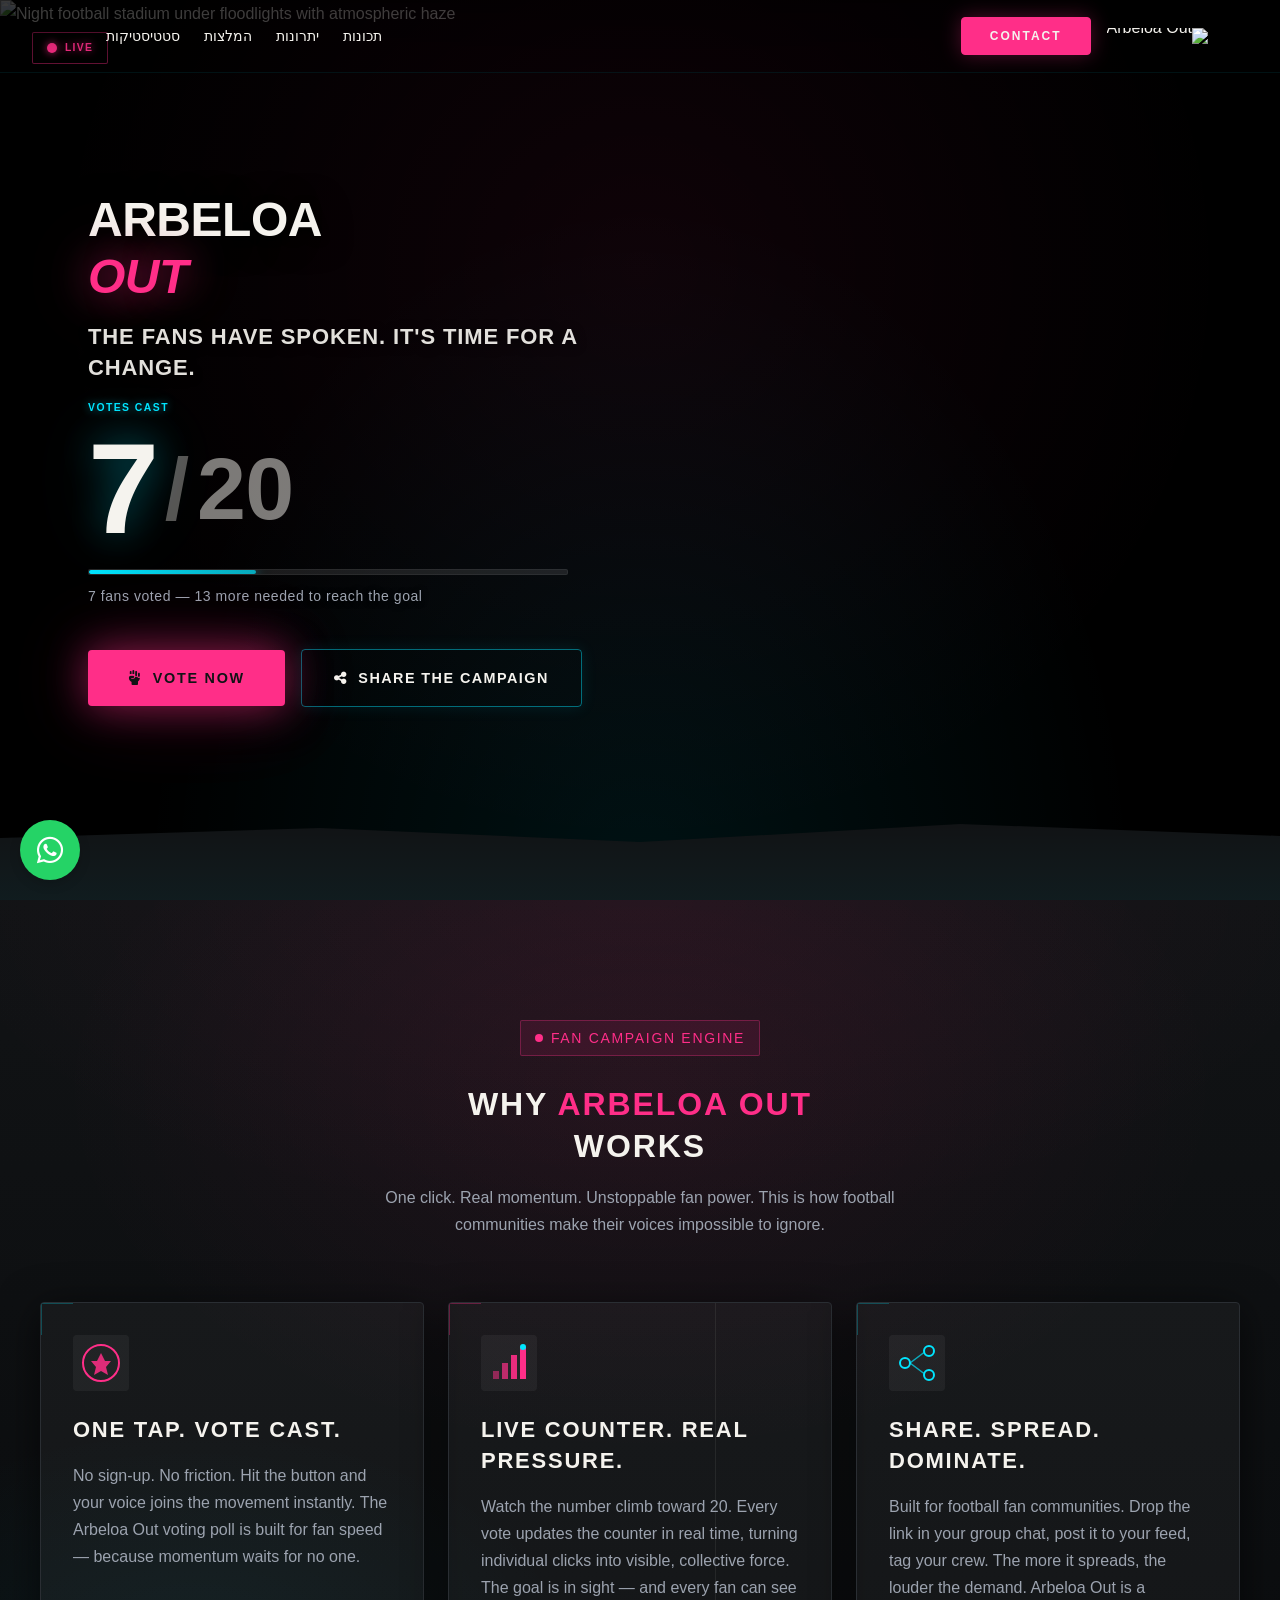
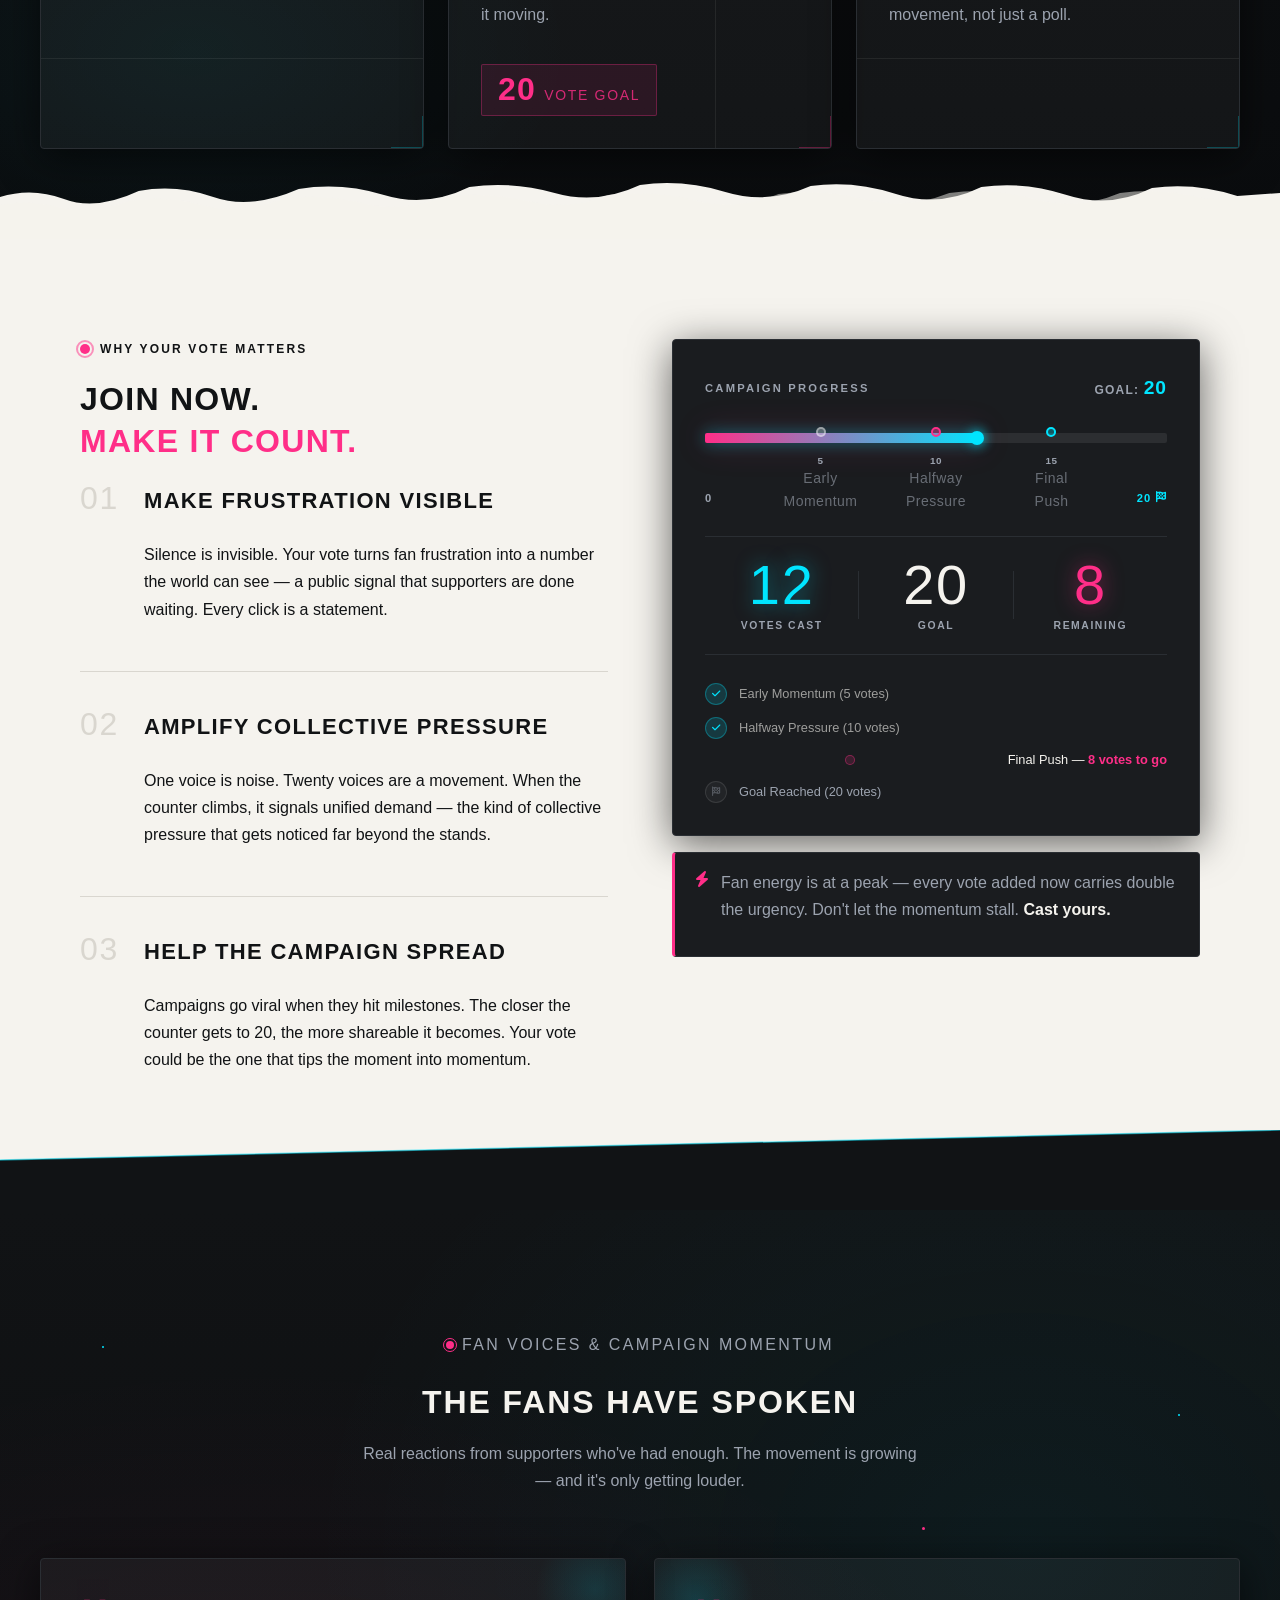
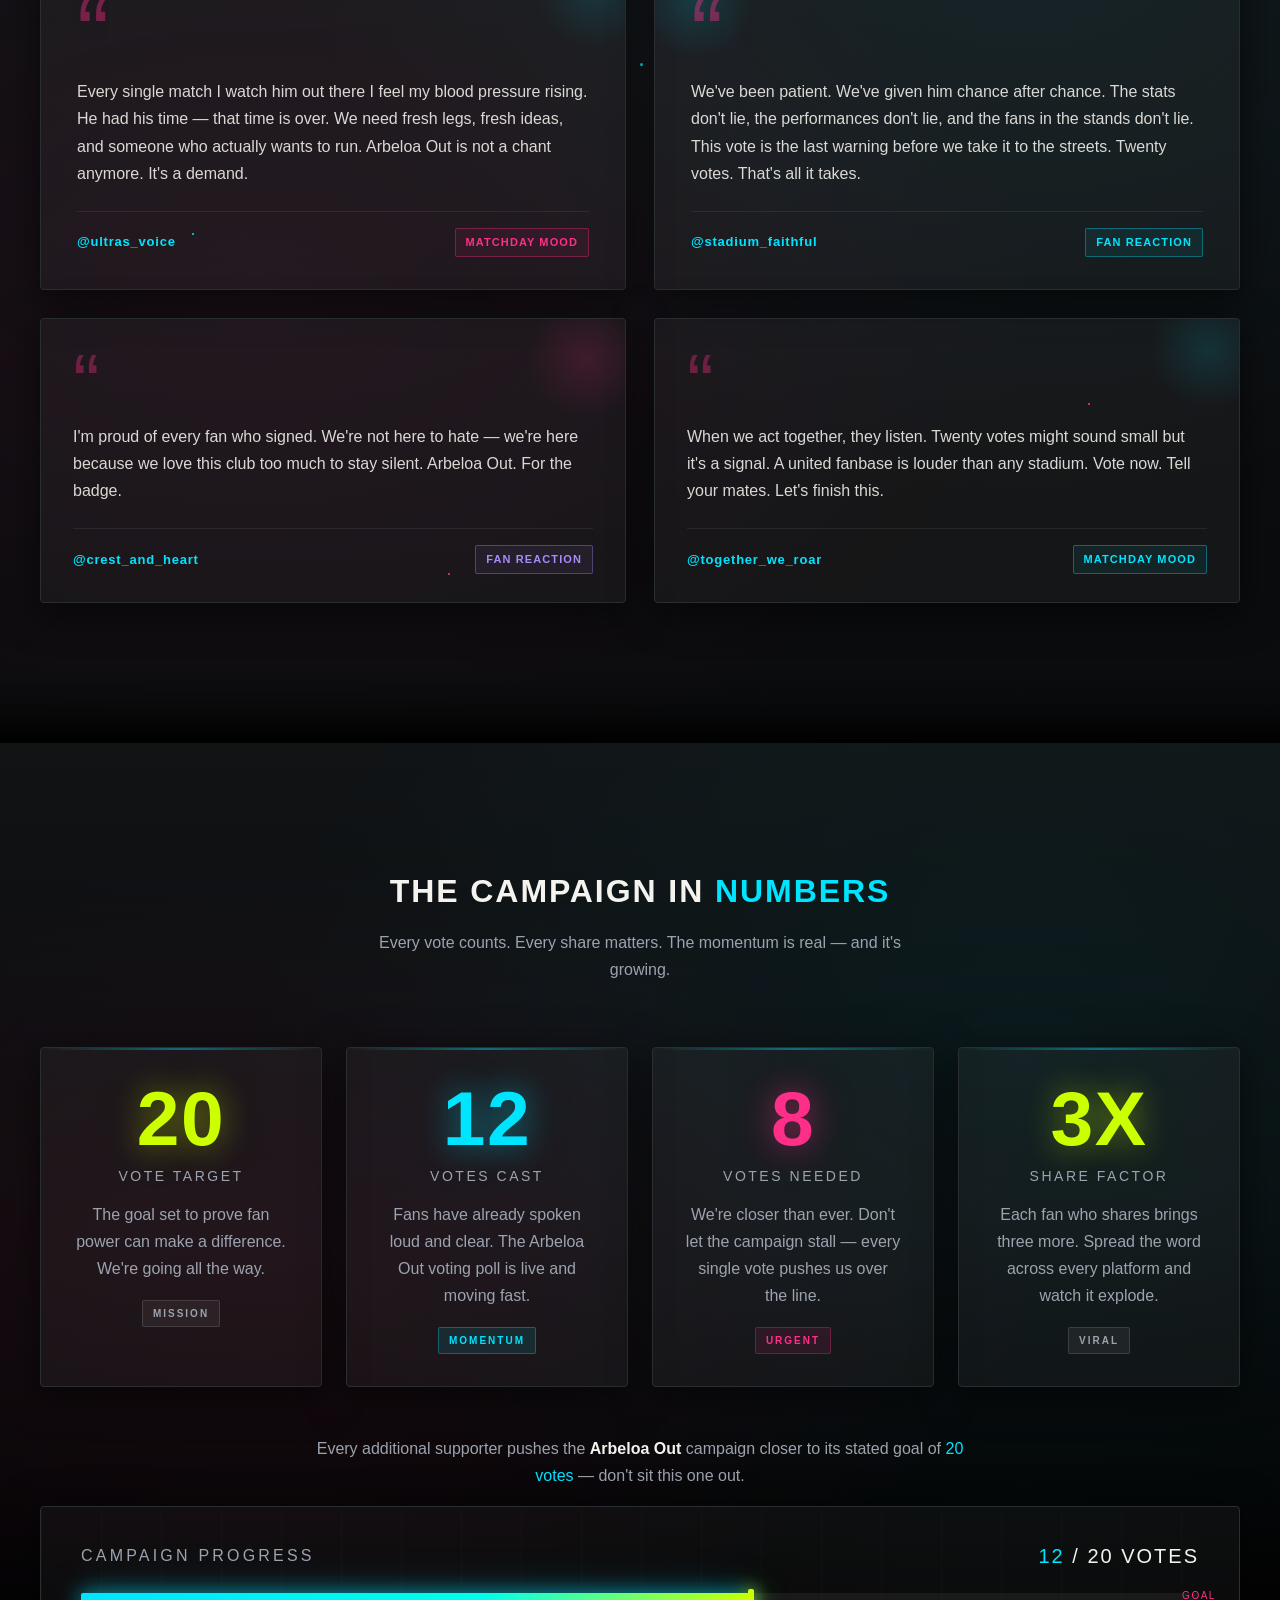
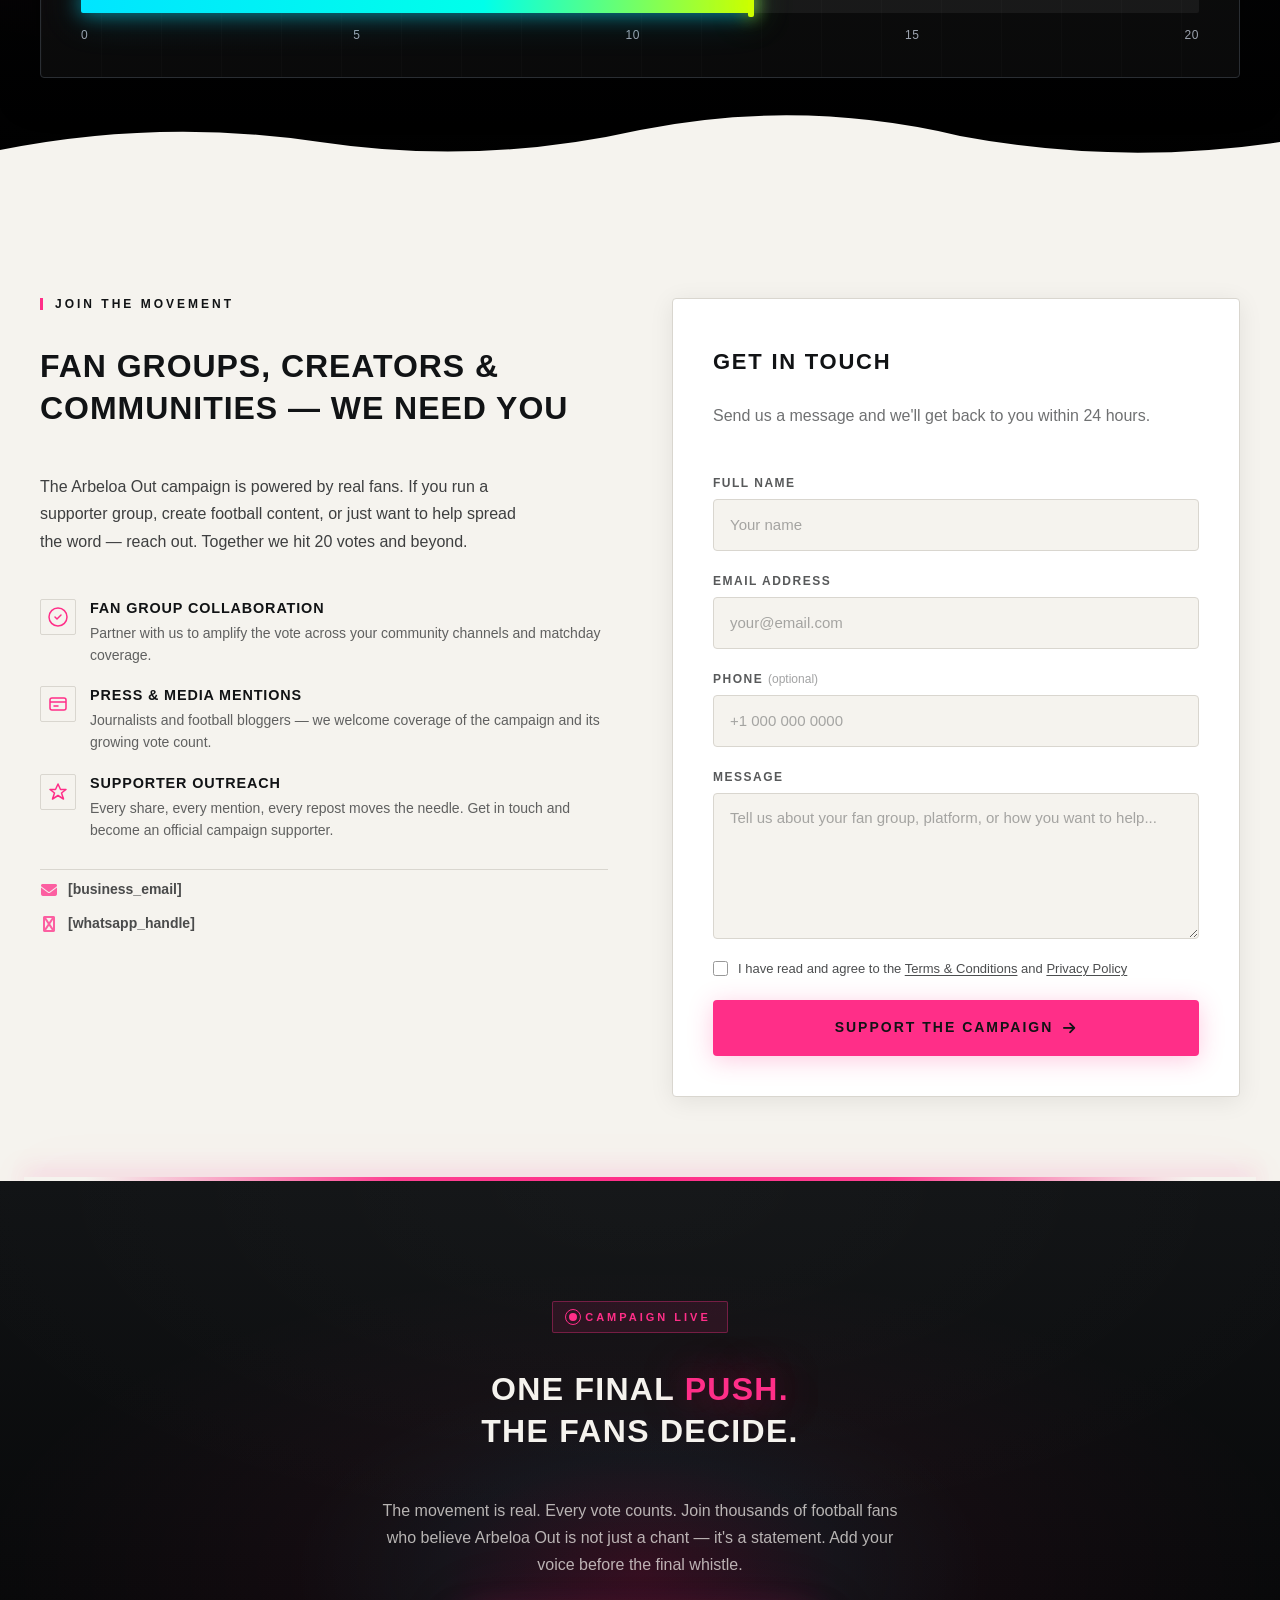
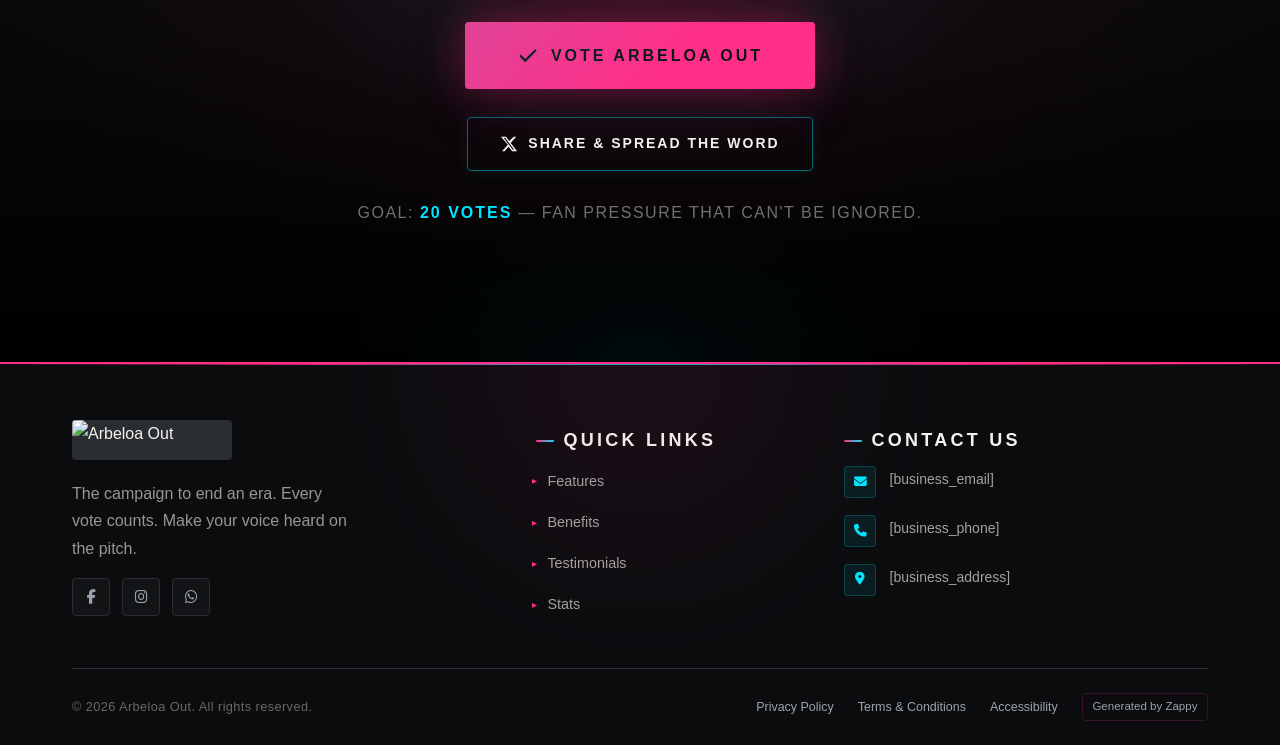
==== index.html @ 0f9fdadb "Initial website commit" ====
<!DOCTYPE html>
<html lang="en" dir="ltr">
<head>
    <meta charset="UTF-8">
    <meta name="viewport" content="width=device-width, initial-scale=1.0">
    <meta name="robots" content="index, follow">
    <title>ספורט / כדורגל — Arbeloa Out</title>
    <meta name="description" content="A sports voting campaign website called &#39;Arbeloa Out&#39; where fans can vote to remove Arbeloa. The site features a real-time vote counter with a goal of 20 votes.">
    <meta name="keywords" content="ספורט / כדורגל, Arbeloa Out, ספורט כדורגל, Arbeloa out voting poll">
    
    <!-- Favicons -->
    <link rel="icon" type="image/x-icon" href="/assets/favicon.ico">
    <link rel="icon" type="image/png" sizes="16x16" href="/assets/favicon-16x16.png">
    <link rel="icon" type="image/png" sizes="32x32" href="/assets/favicon-32x32.png">
    <link rel="icon" type="image/png" sizes="48x48" href="/assets/favicon-48x48.png">
    <link rel="icon" type="image/png" sizes="192x192" href="/assets/favicon-192x192.png">
    <link rel="icon" type="image/png" sizes="512x512" href="/assets/favicon-512x512.png">
    <link rel="apple-touch-icon" href="/assets/apple-touch-icon.png">
    <!-- Zappy Analytics -->
<script>
(function() {
  'use strict';
  
  // Configuration
  var config = {
    websiteId: '45b3f881-b775-4c6c-81a9-82512077c5bc',
    apiUrl: 'https://api.zappy5.com/api/analytics/track',
    sessionDuration: 30 * 60 * 1000, // 30 minutes
    visitorDuration: 30 * 24 * 60 * 60 * 1000, // 30 days
    trackPageViews: true,
    trackClicks: true,
    trackFormSubmissions: true
  };
  
  // Generate or retrieve persistent visitor ID (30 days)
  function getVisitorId() {
    var visitorKey = 'zappy_visitor_' + config.websiteId;
    var visitor = null;
    
    try {
      visitor = localStorage.getItem(visitorKey);
      if (visitor) {
        var visitorData = JSON.parse(visitor);
        var now = Date.now();
        
        // Check if visitor ID is still valid (30 days)
        if (now - visitorData.created < config.visitorDuration) {
          // Update last seen timestamp
          visitorData.lastSeen = now;
          localStorage.setItem(visitorKey, JSON.stringify(visitorData));
          return visitorData.id;
        }
      }
    } catch (e) {
      console.warn('Zappy Analytics: LocalStorage not available');
    }
    
    // Generate new visitor ID
    var newVisitorId = 'zv_' + Date.now() + '_' + Math.random().toString(36).substr(2, 9);
    
    try {
      localStorage.setItem(visitorKey, JSON.stringify({
        id: newVisitorId,
        created: Date.now(),
        lastSeen: Date.now()
      }));
    } catch (e) {
      // Continue without local storage
    }
    
    return newVisitorId;
  }
  
  // Generate or retrieve session ID (30 minutes)
  function getSessionId() {
    var sessionKey = 'zappy_session_' + config.websiteId;
    var session = null;
    
    try {
      session = sessionStorage.getItem(sessionKey);
      if (session) {
        var sessionData = JSON.parse(session);
        var now = Date.now();
        
        // Check if session is still valid
        if (now - sessionData.timestamp < config.sessionDuration) {
          // Update timestamp
          sessionData.timestamp = now;
          sessionStorage.setItem(sessionKey, JSON.stringify(sessionData));
          return sessionData.id;
        }
      }
    } catch (e) {
      console.warn('Zappy Analytics: SessionStorage not available');
    }
    
    // Generate new session ID
    var newSessionId = 'zs_' + Date.now() + '_' + Math.random().toString(36).substr(2, 9);
    
    try {
      sessionStorage.setItem(sessionKey, JSON.stringify({
        id: newSessionId,
        timestamp: Date.now()
      }));
    } catch (e) {
      // Continue without session storage
    }
    
    return newSessionId;
  }
  
  var visitorId = getVisitorId();
  var sessionId = getSessionId();
  
  // Track an event
  function trackEvent(eventType, data) {
    data = data || {};
    
    var eventData = {
      website_id: config.websiteId,
      event_type: eventType,
      page_path: window.location.pathname,
      referrer: document.referrer || 'direct',
      visitor_id: visitorId,
      session_id: sessionId,
      metadata: data
    };
    
    // Use sendBeacon if available (better for page unload events)
    if (navigator.sendBeacon) {
      var blob = new Blob([JSON.stringify(eventData)], { type: 'application/json' });
      navigator.sendBeacon(config.apiUrl, blob);
    } else {
      // Fallback to fetch
      fetch(config.apiUrl, {
        method: 'POST',
        headers: {
          'Content-Type': 'application/json'
        },
        body: JSON.stringify(eventData),
        keepalive: true
      }).catch(function(error) {
        console.warn('Zappy Analytics: Failed to track event', error);
      });
    }
  }
  
  // Track page view
  if (config.trackPageViews) {
    trackEvent('pageview', {
      title: document.title,
      url: window.location.href
    });
  }
  
  // Track clicks on important elements
  if (config.trackClicks) {
    document.addEventListener('click', function(e) {
      var target = e.target;
      
      // Track button clicks (counted as actions)
      if (target.tagName === 'BUTTON' || target.closest('button')) {
        var button = target.tagName === 'BUTTON' ? target : target.closest('button');
        trackEvent('click', {
          element: 'button',
          text: button.textContent.trim().substring(0, 100),
          id: button.id || null,
          class: button.className || null
        });
      }
      
      // Track link clicks (navigation - not counted as actions)
      else if (target.tagName === 'A' || target.closest('a')) {
        var link = target.tagName === 'A' ? target : target.closest('a');
        trackEvent('navigation', {
          element: 'link',
          text: link.textContent.trim().substring(0, 100),
          href: link.href,
          external: link.hostname !== window.location.hostname
        });
      }
    }, true);
  }
  
  // Track form submissions
  if (config.trackFormSubmissions) {
    document.addEventListener('submit', function(e) {
      var form = e.target;
      
      trackEvent('form_submit', {
        form_id: form.id || null,
        form_name: form.name || null,
        form_action: form.action || null,
        form_method: form.method || 'GET'
      });
    }, true);
  }
  
  // Track time on page (send on page unload)
  var pageLoadTime = Date.now();
  
  window.addEventListener('beforeunload', function() {
    var timeOnPage = Math.floor((Date.now() - pageLoadTime) / 1000); // in seconds
    
    trackEvent('page_unload', {
      time_on_page: timeOnPage,
      page_path: window.location.pathname
    });
  });
  
  // Expose tracking function globally for custom events
  window.zappyAnalytics = {
    track: trackEvent,
    getVisitorId: function() { return visitorId; },
    getSessionId: function() { return sessionId; }
  };
  
})();
</script>
<!-- End Zappy Analytics -->
    <meta property="og:title" content="ספורט / כדורגל — Arbeloa Out">
    <meta property="og:description" content="A sports voting campaign website called &#39;Arbeloa Out&#39; where fans can vote to remove Arbeloa. The site features a real-time vote counter with a goal of 20 votes.">
    <meta name="twitter:card" content="summary_large_image">
    <meta name="twitter:title" content="ספורט / כדורגל — Arbeloa Out">
    <meta name="twitter:description" content="A sports voting campaign website called &#39;Arbeloa Out&#39; where fans can vote to remove Arbeloa. The site features a real-time vote counter with a goal of 20 votes.">
    <meta property="og:type" content="website">
  <meta property="og:locale" content="en_US">
  
  
  
  
  
  <link rel="stylesheet" href="https://cdnjs.cloudflare.com/ajax/libs/font-awesome/6.4.0/css/all.min.css">

    <!-- Favicons -->
    <link rel="icon" type="image/x-icon" href="/assets/favicon.ico">
    <link rel="icon" type="image/png" sizes="16x16" href="/assets/favicon-16x16.png">
    <link rel="icon" type="image/png" sizes="32x32" href="/assets/favicon-32x32.png">
    <link rel="icon" type="image/png" sizes="48x48" href="/assets/favicon-48x48.png">
    <link rel="icon" type="image/png" sizes="192x192" href="/assets/favicon-192x192.png">
    <link rel="icon" type="image/png" sizes="512x512" href="/assets/favicon-512x512.png">
    <link rel="apple-touch-icon" href="/assets/apple-touch-icon.png">
    <!-- Cookie Consent -->
    <link rel="stylesheet" href="https://cdn.jsdelivr.net/npm/vanilla-cookieconsent@3/dist/cookieconsent.css">
    <script src="https://cdn.jsdelivr.net/npm/vanilla-cookieconsent@3/dist/cookieconsent.umd.js"></script>
    <!-- Mickidum Accessibility Toolbar -->
    <script src="https://cdn.jsdelivr.net/gh/mickidum/acc_toolbar/acctoolbar/acctoolbar.min.js"></script>
    <link rel="stylesheet" href="/styles.css">

    <style id="zappy-dropdown-submenu-styles">
      /* ========== DESKTOP DROPDOWN SUBMENU STYLES ========== */
      /* Base styles for dropdown submenus - parent must be positioned */
      .nav-menu li:has(.sub-menu), nav li:has(.sub-menu), .navbar li:has(.sub-menu), #navMenu li:has(.sub-menu) { position: relative; }
      /* Submenu base - hidden by default */
      .nav-menu .sub-menu, nav .sub-menu, .navbar .sub-menu, #navMenu .sub-menu { display: block !important; position: absolute !important; top: 100%; left: 0; min-width: 220px; background: white; border-radius: 8px; box-shadow: 0 8px 25px rgba(0,0,0,0.15); padding: 8px 0; opacity: 0; visibility: hidden; transform: translateY(10px); transition: all 0.3s ease; z-index: 1000; list-style: none; pointer-events: none; }
      /* CRITICAL: Desktop hover styles to show dropdown */
      .nav-menu li:hover > .sub-menu, nav li:hover > .sub-menu, .navbar li:hover > .sub-menu, #navMenu li:hover > .sub-menu { opacity: 1 !important; visibility: visible !important; transform: translateY(0) !important; pointer-events: auto !important; }
      /* Submenu item styling */
      .sub-menu li { list-style: none; margin: 0; padding: 0; }
      .sub-menu a { display: block !important; padding: 10px 16px !important; color: var(--text-dark, #333) !important; font-weight: 500; text-decoration: none; white-space: nowrap; transition: background-color 0.2s; }
      .sub-menu .zappy-nav-child > a { padding-left: 28px !important; font-size: 0.9em !important; opacity: 0.85 !important; }
      [dir="rtl"] .sub-menu .zappy-nav-child > a, html[lang="he"] .sub-menu .zappy-nav-child > a, html[lang="ar"] .sub-menu .zappy-nav-child > a { padding-left: 10px !important; padding-right: 28px !important; }
      .sub-menu .zappy-nav-parent > a { font-weight: 600 !important; }
      .sub-menu a:hover { background-color: #f5f5f5; }
      /* RTL (Hebrew/Arabic) dropdown positioning */
      [dir="rtl"] .nav-menu .sub-menu, [dir="rtl"] nav .sub-menu, [dir="rtl"] .navbar .sub-menu, html[lang="he"] .nav-menu .sub-menu, html[lang="he"] nav .sub-menu, html[lang="he"] .navbar .sub-menu, html[lang="ar"] .nav-menu .sub-menu, html[lang="ar"] nav .sub-menu, html[lang="ar"] .navbar .sub-menu { left: auto !important; right: 0 !important; }
      /* Hide empty dropdown menus (exclude catalog sub-menus that use <a> children instead of <li>) */
      .sub-menu:empty, .sub-menu:not(:has(li:not(.zappy-hidden-menu-item))):not(:has(> a)), .sub-menu:not(:has(li)):not(:has(> a)) { display: none !important; opacity: 0 !important; visibility: hidden !important; pointer-events: none !important; }
      /* Desktop: show submenu on Menu Group hover */
      li:has(.menu-group-title):hover > .sub-menu { opacity: 1 !important; visibility: visible !important; transform: translateY(0) !important; pointer-events: auto !important; }
      /* Menu Group title styling */
      .nav-menu > li > .menu-group-title, #navMenu > li > .menu-group-title { display: inline-block; padding: 0.5rem 1rem; cursor: default; user-select: none; }
      
      /* ========== MOBILE SUBMENU STYLES ========== */
      @media (max-width: 768px) {
        .nav-menu .sub-menu, nav .sub-menu, .navbar .sub-menu, #navMenu .sub-menu { position: static !important; transform: none !important; box-shadow: none !important; background: transparent !important; max-height: 0; overflow: hidden; opacity: 0; visibility: hidden; transition: max-height 0.3s ease, opacity 0.3s ease; padding: 0 !important; border-radius: 0 !important; }
        .navbar .sub-menu.mobile-expanded, .nav-menu .sub-menu.mobile-expanded, #navMenu .sub-menu.mobile-expanded { max-height: none !important; overflow-y: visible !important; opacity: 1 !important; visibility: visible !important; padding: 8px 0 8px 16px !important; }
        [dir="rtl"] .sub-menu.mobile-expanded, html[lang="he"] .sub-menu.mobile-expanded { padding: 8px 16px 8px 0 !important; }
        /* Disable hover behavior on mobile */
        .nav-menu li:hover > .sub-menu, nav li:hover > .sub-menu, .navbar li:hover > .sub-menu, #navMenu li:hover > .sub-menu { opacity: 0; visibility: hidden; pointer-events: none; }
        .nav-menu li > .sub-menu.mobile-expanded, nav li > .sub-menu.mobile-expanded, .navbar li > .sub-menu.mobile-expanded, #navMenu li > .sub-menu.mobile-expanded { opacity: 1 !important; visibility: visible !important; pointer-events: auto !important; }
        .nav-menu li:has(.sub-menu), nav li:has(.sub-menu), .navbar li:has(.sub-menu), #navMenu li:has(.sub-menu) { display: flex !important; flex-wrap: wrap !important; align-items: center !important; position: relative !important; min-height: 44px !important; }
        .nav-menu li:has(.sub-menu) > a, nav li:has(.sub-menu) > a, .navbar li:has(.sub-menu) > a, #navMenu li:has(.sub-menu) > a { flex: 1 !important; min-width: 0 !important; }
        .nav-menu li:has(.sub-menu) > .menu-group-title, nav li:has(.sub-menu) > .menu-group-title, .navbar li:has(.sub-menu) > .menu-group-title, #navMenu li:has(.sub-menu) > .menu-group-title { flex: 1 !important; min-width: 0 !important; padding: 0 !important; line-height: inherit !important; }
        .nav-menu li:has(.sub-menu) > .sub-menu, nav li:has(.sub-menu) > .sub-menu, .navbar li:has(.sub-menu) > .sub-menu, #navMenu li:has(.sub-menu) > .sub-menu { flex-basis: 100% !important; width: 100% !important; }
        .nav-menu li:has(.sub-menu) > a [class*="chevron"], .nav-menu li:has(.sub-menu) > a [class*="arrow"], .nav-menu li:has(.sub-menu) > a .fa-chevron-down, .nav-menu li:has(.sub-menu) > a .fa-angle-down, nav li:has(.sub-menu) > a [class*="chevron"], nav li:has(.sub-menu) > a [class*="arrow"], #navMenu li:has(.sub-menu) > a [class*="chevron"], #navMenu li:has(.sub-menu) > a [class*="arrow"] { display: none !important; visibility: hidden !important; }
        .mobile-submenu-toggle { display: flex !important; align-items: center !important; justify-content: center !important; width: 44px !important; height: auto !important; background: transparent !important; border: none !important; cursor: pointer !important; color: var(--text-dark) !important; position: static !important; flex-shrink: 0 !important; align-self: stretch !important; z-index: 2 !important; padding: 0 !important; margin: 0 !important; }
        .mobile-submenu-toggle::after { content: '' !important; width: 0 !important; height: 0 !important; border-left: 6px solid transparent !important; border-right: 6px solid transparent !important; border-top: 7px solid currentColor !important; transition: transform 0.3s ease !important; }
        .mobile-submenu-toggle.expanded::after { transform: rotate(180deg) !important; }
        .sub-menu a { padding: 10px 0 !important; display: block !important; color: var(--text-dark) !important; white-space: normal !important; }
        .sub-menu .zappy-nav-child > a { padding-left: 28px !important; font-size: 0.9em !important; opacity: 0.85 !important; }
        [dir="rtl"] .sub-menu .zappy-nav-child > a, html[lang="he"] .sub-menu .zappy-nav-child > a, html[lang="ar"] .sub-menu .zappy-nav-child > a { padding-left: 0 !important; padding-right: 28px !important; }
        .sub-menu .zappy-nav-parent > a { font-weight: 600 !important; }
        .nav-menu.active, #navMenu.active { max-width: 100vw !important; overflow-x: hidden !important; box-sizing: border-box !important; }
        .navbar .sub-menu li a, nav.navbar .sub-menu li a, .zappy-products-dropdown .sub-menu a { color: var(--text-dark) !important; }
      }
      @media (min-width: 769px) { .mobile-submenu-toggle { display: none !important; } }
    </style>

    <style id="zappy-widget-visibility">
      html[dir="rtl"] .whatsapp-float { right: 20px !important; left: auto !important; }
      html[dir="ltr"] .whatsapp-float, html:not([dir]) .whatsapp-float { left: 20px !important; right: auto !important; }
      html[dir="rtl"] #mic-access-tool-general-button, html[dir="rtl"] .mic-access-tool-general-button,
      html[dir="rtl"] #mic-init-access-tool .mic-access-tool-general-button,
      html[dir="rtl"] #mic-init-access-tool #mic-access-tool-general-button,
      html[dir="rtl"] ._access-icon { left: 20px !important; right: auto !important; }
      html[dir="ltr"] #mic-access-tool-general-button, html[dir="ltr"] .mic-access-tool-general-button,
      html[dir="ltr"] #mic-init-access-tool .mic-access-tool-general-button,
      html[dir="ltr"] #mic-init-access-tool #mic-access-tool-general-button,
      html[dir="ltr"] ._access-icon,
      html:not([dir]) #mic-access-tool-general-button, html:not([dir]) .mic-access-tool-general-button,
      html:not([dir]) #mic-init-access-tool .mic-access-tool-general-button,
      html:not([dir]) #mic-init-access-tool #mic-access-tool-general-button,
      html:not([dir]) ._access-icon { right: 20px !important; left: auto !important; }
      @media (max-width: 768px) { .whatsapp-float { display: flex !important; } }
      @media (min-width: 769px) { .whatsapp-float { display: flex !important; } }
      @media (max-width: 768px) {
        #mic-access-tool-general-button, .mic-access-tool-general-button,
        #mic-init-access-tool .mic-access-tool-general-button, #mic-init-access-tool #mic-access-tool-general-button,
        ._access-icon { display: flex !important; visibility: visible !important; opacity: 1 !important; pointer-events: auto !important; }
        #mic-access-tool-box, .mic-access-tool-box, #mic-init-access-tool #mic-access-tool-box,
        div[id*="mic-access-tool-box"], ._access-menu {
          visibility: hidden; opacity: 0; pointer-events: auto !important;
        }
      }
      @media (min-width: 769px) {
        #mic-access-tool-general-button, .mic-access-tool-general-button,
        #mic-init-access-tool .mic-access-tool-general-button, #mic-init-access-tool #mic-access-tool-general-button,
        ._access-icon { display: flex !important; visibility: visible !important; opacity: 1 !important; pointer-events: auto !important; }
        #mic-access-tool-box, .mic-access-tool-box, #mic-init-access-tool #mic-access-tool-box,
        div[id*="mic-access-tool-box"], ._access-menu {
          visibility: hidden; opacity: 0; pointer-events: auto !important;
        }
      }
    </style>
</head>
<body>

  <nav class="navbar">
  <button class="mobile-toggle" id="mobileToggle" aria-label="Menu">
    <svg class="hamburger-icon" width="24" height="24" viewBox="0 0 24 24" fill="none">
      <path d="M3 12h18M3 6h18M3 18h18" stroke="currentColor" stroke-width="2" stroke-linecap="round"></path>
    </svg>
    <svg class="close-icon" width="24" height="24" viewBox="0 0 24 24" fill="none" style="display: none;">
      <path d="M18 6L6 18M6 6l12 12" stroke="currentColor" stroke-width="2" stroke-linecap="round"></path>
    </svg>
  </button>

  <button class="phone-header-btn" data-phone="[business_phone]" aria-label="Call">
    <svg width="20" height="20" viewBox="0 0 24 24" fill="currentColor">
      <path d="M22 16.92v3a2 2 0 0 1-2.18 2 19.79 19.79 0 0 1-8.63-3.07 19.5 19.5 0 0 1-6-6 19.79 19.79 0 0 1-3.07-8.67A2 2 0 0 1 4.11 2h3a2 2 0 0 1 2 1.72 12.84 12.84 0 0 0 .7 2.81 2 2 0 0 1-.45 2.11L8.09 9.91a16 16 0 0 0 6 6l1.27-1.27a2 2 0 0 1 2.11-.45 12.84 12.84 0 0 0 2.81.7A2 2 0 0 1 22 16.92z"></path>
    </svg>
  </button>

  <div class="nav-container">
    <div class="nav-brand">
      <a href="/" class="logo-link">
        <img src="/assets/arbeloa-out-logo.webp" alt="Arbeloa Out" class="logo">
      </a>
    </div>

    <ul class="nav-menu" id="navMenu"><li><a href="#features">תכונות</a></li><li><a href="#benefits">יתרונות</a></li><li><a href="#testimonials">המלצות</a></li><li><a href="#stats">סטטיסטיקות</a></li></ul>

    <div class="nav-cta-container">
      <a href="#contact" class="nav-cta-btn">Contact</a>
    </div>
  </div>
</nav>
<script>

// Navbar Mobile Menu Toggle and Contrast Fix
(function() {
  // Use 'load' event instead of 'DOMContentLoaded' to ensure we run AFTER all other scripts
  window.addEventListener('load', function() {
    
    // FIX MOBILE BUTTON CONTRAST
    // Detect navbar background color and apply contrasting color to mobile buttons
    const navbar = document.querySelector('.navbar, nav, header');
    if (!navbar) {
      console.log('[Navbar] Navbar element not found');
      return;
    }
    
    // DECLARE VARIABLES EARLY to avoid Temporal Dead Zone errors
    // These are used in multiple places below
    let mobileToggle = document.getElementById('mobileToggle') ||
                       document.querySelector('.mobile-toggle') ||
                       document.querySelector('.hamburger') ||
                       document.querySelector('.hamburger-menu') ||
                       document.querySelector('.menu-toggle') ||
                       document.querySelector('.burger-menu') ||
                       document.querySelector('[aria-label="Menu"]') ||
                       document.querySelector('[aria-label="תפריט"]');
    
    const phoneBtn = document.querySelector('.phone-header-btn');
    
    const computedStyle = window.getComputedStyle(navbar);
    let bgColor = computedStyle.backgroundColor;
    
    console.log('[Navbar] Initial navbar background:', bgColor);
    
    // Check if background is transparent or rgba with 0 alpha
    const isTransparent = bgColor === 'transparent' || 
                         bgColor === 'rgba(0, 0, 0, 0)' ||
                         (bgColor.startsWith('rgba') && bgColor.includes(', 0)'));
    
    if (isTransparent) {
      // Check for background-image or gradient
      const bgImage = computedStyle.backgroundImage;
      if (bgImage && bgImage !== 'none') {
        console.log('[Navbar] Navbar has background image/gradient, using dark text');
        bgColor = 'rgb(240, 240, 240)'; // Assume light background
      } else {
        // Transparent navbar - check body background
        const bodyBg = window.getComputedStyle(document.body).backgroundColor;
        console.log('[Navbar] Navbar transparent, using body background:', bodyBg);
        bgColor = bodyBg;
      }
    }
    
    // Calculate luminance to determine if background is light or dark
    const rgb = bgColor.match(/\d+/g);
    if (rgb && rgb.length >= 3) {
      const r = parseInt(rgb[0]);
      const g = parseInt(rgb[1]);
      const b = parseInt(rgb[2]);
      const luminance = (0.299 * r + 0.587 * g + 0.114 * b) / 255;
      
      // Mobile button colors are set by Claude's AI-generated CSS (same as .nav-menu a)
      // No dynamic color overrides needed - colors come from the generated navbar CSS
      console.log('[Navbar] Mobile button colors preserved from Claude CSS (luminance:', luminance.toFixed(2) + ')');
      
      // FIX ICON SIZES - Ensure SVGs are properly sized and visible
      // INJECT CRITICAL CSS TO OVERRIDE ANY CONFLICTING RULES
      const criticalCSS = document.createElement('style');
      criticalCSS.id = 'zappy-mobile-nav-fix';
      const htmlLang = document.documentElement.lang || 'en';
      const htmlDir = document.documentElement.dir || 'ltr';
      // Check both dir attribute AND lang for RTL detection
      // dir="rtl" is the most reliable indicator
      const isRTL = htmlDir === 'rtl' || htmlLang === 'he' || htmlLang === 'ar';
      
      criticalCSS.textContent = `
        /* Hide mobile buttons on desktop, show only on mobile */
        @media (min-width: 769px) {
          .mobile-toggle,
          .phone-header-btn {
            display: none !important;
          }
        }
        
        /* Show and position mobile buttons correctly on mobile */
        @media (max-width: 768px) {
          .mobile-toggle,
          .phone-header-btn {
            position: absolute !important;
            top: 50% !important;
            transform: translateY(-50%) !important;
            z-index: 1001 !important;
            display: flex !important;
            align-items: center !important;
            justify-content: center !important;
            width: 36px !important;
            height: 36px !important;
            border-radius: 50% !important;
            border: none !important;
            cursor: pointer !important;
            padding: 6px !important;
            background: none !important;
            color: var(--nav-text, var(--text-dark)) !important;
          }
          
          /* LTR positioning (default): hamburger LEFT, phone RIGHT */
          html:not([dir="rtl"]):not([lang="he"]):not([lang="ar"]) .mobile-toggle,
          html[dir="ltr"] .mobile-toggle {
            left: 12px !important;
            right: auto !important;
          }
          html:not([dir="rtl"]):not([lang="he"]):not([lang="ar"]) .phone-header-btn,
          html[dir="ltr"] .phone-header-btn {
            right: 12px !important;
            left: auto !important;
          }
          
          /* RTL positioning: hamburger RIGHT, phone LEFT */
          html[dir="rtl"] .mobile-toggle,
          html[lang="he"] .mobile-toggle,
          html[lang="ar"] .mobile-toggle {
            right: 12px !important;
            left: auto !important;
          }
          html[dir="rtl"] .phone-header-btn,
          html[lang="he"] .phone-header-btn,
          html[lang="ar"] .phone-header-btn {
            left: 12px !important;
            right: auto !important;
          }
          
          /* CRITICAL: Ensure nav-container has min-height on mobile */
          /* All children are positioned absolutely/fixed on mobile, so height:auto collapses to 0 */
          .nav-container {
            min-height: 70px !important;
            position: relative !important;
          }
          
          /* Ensure SVG icons are properly sized and inherit color */
          .mobile-toggle svg,
          .phone-header-btn svg {
            width: 24px !important;
            height: 24px !important;
            /* Don't force display - let JavaScript control hamburger/close toggle */
          }
          
          /* Reset nav-cta-container on mobile - remove desktop box-shadow/padding */
          /* that creates a visible ghost box when CTA button is hidden */
          .nav-cta-container {
            box-shadow: none !important;
            padding: 0 !important;
          }
          
          /* Hide nav-cta-container entirely on mobile when there's no lang-switcher */
          /* (only the CTA button is inside, and it's hidden on mobile) */
          .nav-cta-container:not(:has(.lang-switcher)) {
            display: none !important;
          }
          
          /* CRITICAL: Prevent hero image fade gradient from bleeding over headline text */
          /* The .image-fade-gradient has bottom: -30px (extends below parent) */
          /* On mobile stacked layout, this overlaps the h1 text below the image */
          .hero-image-column {
            overflow: hidden !important;
          }
          .image-fade-gradient {
            bottom: 0 !important;
          }
          
          /* Hide desktop language switcher on mobile - hamburger menu handles it */
          /* High specificity to override stored CSS */
          .lang-switcher,
          .nav-cta-container .lang-switcher,
          .nav-container .lang-switcher,
          .navbar .lang-switcher,
          .navbar .nav-cta-container .lang-switcher {
            display: none !important;
          }
        }
      `;
      
      // Remove existing fix if present and inject new one
      const existing = document.getElementById('zappy-mobile-nav-fix');
      if (existing) existing.remove();
      document.head.appendChild(criticalCSS);
      
      console.log('[Navbar] Critical CSS injected for mobile nav positioning');
      
      // ONLY apply inline positioning styles on mobile viewport
      // On desktop, the CSS handles hiding these buttons with display: none
      // Inline styles were breaking desktop layout by overriding CSS
      const isMobileViewport = window.innerWidth <= 768;
      
      if (mobileToggle) {
        // Icon sizing applies to all viewports for consistency
        const hamburgerIcon = mobileToggle.querySelector('.hamburger-icon');
        const closeIcon = mobileToggle.querySelector('.close-icon');
        
        if (hamburgerIcon) {
          hamburgerIcon.style.setProperty('width', '24px', 'important');
          hamburgerIcon.style.setProperty('height', '24px', 'important');
          hamburgerIcon.style.setProperty('display', 'block', 'important'); // Show hamburger by default
        }
        if (closeIcon) {
          closeIcon.style.setProperty('width', '24px', 'important');
          closeIcon.style.setProperty('height', '24px', 'important');
          closeIcon.style.setProperty('display', 'none', 'important'); // Hide close icon by default
        }
        
        // ONLY set positioning inline styles on mobile
        if (isMobileViewport) {
          mobileToggle.style.setProperty('position', 'absolute', 'important');
          mobileToggle.style.setProperty('top', '50%', 'important');
          mobileToggle.style.setProperty('transform', 'translateY(-50%)', 'important');
          mobileToggle.style.setProperty('z-index', '1001', 'important');
          
          // Clear any inline left/right so CSS can take over based on html[dir]
          mobileToggle.style.removeProperty('left');
          mobileToggle.style.removeProperty('right');
          
          console.log('[Navbar] Mobile toggle positioning applied (mobile viewport)');
        } else {
          // On desktop, clear any positioning styles to let CSS handle it
          mobileToggle.style.removeProperty('position');
          mobileToggle.style.removeProperty('top');
          mobileToggle.style.removeProperty('transform');
          mobileToggle.style.removeProperty('z-index');
          mobileToggle.style.removeProperty('left');
          mobileToggle.style.removeProperty('right');
          console.log('[Navbar] Desktop viewport - cleared mobile toggle inline positioning');
        }
      }
      
      if (phoneBtn) {
        // Icon sizing applies to all viewports
        const phoneIcon = phoneBtn.querySelector('svg');
        if (phoneIcon) {
          phoneIcon.style.width = '24px';
          phoneIcon.style.height = '24px';
          phoneIcon.setAttribute('width', '24');
          phoneIcon.setAttribute('height', '24');
        }
        
        // ONLY set positioning inline styles on mobile
        if (isMobileViewport) {
          phoneBtn.style.setProperty('position', 'absolute', 'important');
          phoneBtn.style.setProperty('top', '50%', 'important');
          phoneBtn.style.setProperty('transform', 'translateY(-50%)', 'important');
          phoneBtn.style.setProperty('z-index', '1001', 'important');
          
          // Clear any inline left/right so CSS can take over based on html[dir]
          phoneBtn.style.removeProperty('left');
          phoneBtn.style.removeProperty('right');
          
          console.log('[Navbar] Phone button positioning applied (mobile viewport)');
        } else {
          // On desktop, clear any positioning styles to let CSS handle it
          phoneBtn.style.removeProperty('position');
          phoneBtn.style.removeProperty('top');
          phoneBtn.style.removeProperty('transform');
          phoneBtn.style.removeProperty('z-index');
          phoneBtn.style.removeProperty('left');
          phoneBtn.style.removeProperty('right');
          console.log('[Navbar] Desktop viewport - cleared phone button inline positioning');
        }
      }
    } else {
      console.log('[Navbar] Could not parse background color:', bgColor);
    }
    
    // MOBILE MENU TOGGLE
    // Re-query in case DOM changed (mobileToggle already declared at top of function)
    mobileToggle = document.getElementById('mobileToggle') ||
                   document.querySelector('.mobile-toggle') ||
                   document.querySelector('.hamburger') ||
                   document.querySelector('.hamburger-menu') ||
                   document.querySelector('.menu-toggle') ||
                   document.querySelector('.burger-menu') ||
                   document.querySelector('[aria-label="Menu"]') ||
                   document.querySelector('[aria-label="תפריט"]');
    
    // EXPANDED SEARCH: Find nav menu by ID or class
    const navMenu = document.getElementById('navMenu') ||
                  document.querySelector('.nav-menu') ||
                  document.querySelector('.nav-links') ||
                  document.querySelector('nav ul:not(.submenu)');
    
    if (!mobileToggle || !navMenu) {
      console.log('[Navbar] Mobile toggle or menu not found:', { toggle: !!mobileToggle, menu: !!navMenu });
      return;
    }
    
    // Ensure navMenu has ID for CSS targeting
    if (!navMenu.id) {
      navMenu.id = 'navMenu';
    }
    
    console.log('[Navbar] Initializing mobile menu...');
    
    // Remove any existing event listeners by cloning the button
    const newToggle = mobileToggle.cloneNode(true);
    mobileToggle.parentNode.replaceChild(newToggle, mobileToggle);
    
    // Toggle menu on button click - use newToggle now
    newToggle.addEventListener('click', function(e) {
      e.preventDefault();
      e.stopPropagation();
      
      const hamburgerIcon = this.querySelector('.hamburger-icon');
      const closeIcon = this.querySelector('.close-icon');
      const isActive = navMenu.classList.contains('active');
      
      if (isActive) {
        // Close menu
        navMenu.classList.remove('active');
        if (hamburgerIcon) hamburgerIcon.style.setProperty('display', 'block', 'important');
        if (closeIcon) closeIcon.style.setProperty('display', 'none', 'important');
        document.body.style.overflow = '';
        console.log('[Navbar] Menu closed');
      } else {
        // Open menu
        navMenu.classList.add('active');
        if (hamburgerIcon) hamburgerIcon.style.setProperty('display', 'none', 'important');
        if (closeIcon) closeIcon.style.setProperty('display', 'block', 'important');
        document.body.style.overflow = 'hidden';
        console.log('[Navbar] Menu opened');
      }
    });
    
    // Close menu when clicking nav links (but NOT dropdown toggles)
    const navLinks = navMenu.querySelectorAll('a');
    navLinks.forEach(function(link) {
      link.addEventListener('click', function() {
        // Don't close if it's a dropdown child (unless it's a real navigation link)
        if (this.getAttribute('href') === '#') return;
        
        const hamburgerIcon = newToggle.querySelector('.hamburger-icon');
        const closeIcon = newToggle.querySelector('.close-icon');
        
        navMenu.classList.remove('active');
        if (hamburgerIcon) hamburgerIcon.style.setProperty('display', 'block', 'important');
        if (closeIcon) closeIcon.style.setProperty('display', 'none', 'important');
        document.body.style.overflow = '';
        console.log('[Navbar] Menu closed (link clicked)');
      });
    });
    
    // DROPDOWN MENU TOGGLE (for mobile and touch devices)
    var dropdownToggles = navMenu.querySelectorAll('.dropdown-toggle');
    dropdownToggles.forEach(function(toggle) {
      toggle.addEventListener('click', function(e) {
        e.preventDefault();
        e.stopPropagation();
        var parent = this.closest('.nav-dropdown');
        if (!parent) return;
        
        // Close other open dropdowns at the same level
        var siblings = parent.parentNode.querySelectorAll('.nav-dropdown.open');
        siblings.forEach(function(sib) {
          if (sib !== parent) sib.classList.remove('open');
        });
        
        parent.classList.toggle('open');
        console.log('[Navbar] Dropdown toggled:', parent.classList.contains('open') ? 'open' : 'closed');
      });
    });
    
    // Close dropdowns when clicking outside
    document.addEventListener('click', function(e) {
      if (!e.target.closest('.nav-dropdown')) {
        var openDropdowns = document.querySelectorAll('.nav-dropdown.open');
        openDropdowns.forEach(function(dd) { dd.classList.remove('open'); });
      }
    });
    
    console.log('[Navbar] Dropdown handlers initialized for ' + dropdownToggles.length + ' dropdowns');
    
    // Phone button functionality (phoneBtn already declared at top of function)
    if (phoneBtn) {
      phoneBtn.addEventListener('click', function() {
        // Get phone number from placeholder in page or use default
        const phoneLinks = document.querySelectorAll('a[href^="tel:"]');
        const phoneNumber = phoneLinks.length > 0 
          ? phoneLinks[0].getAttribute('href').replace('tel:', '')
          : '[business_phone]';
        
        window.location.href = 'tel:' + phoneNumber;
        console.log('[Navbar] Phone button clicked');
      });
    }
    
    console.log('[Navbar] Mobile menu initialized successfully');
    
    // WhatsApp button visibility is now controlled via CSS (siteSettings).
    // No JS-based desktop hiding — the button is visible on both mobile and desktop by default.
  });
})();

</script>
  
  <main>
    <section id="hero" class="home-hero-section" data-layout-spec="Home-hero" data-hero-type="fullscreen-scrim">
  <!-- Background Image -->
  <img data-hero-bg="true" class="hero-bg-img" data-placeholder="home-hero-image-1" data-context="Dramatic night football stadium atmosphere, wide-angle view of an empty or sparsely populated stadium under blazing floodlights, long exposure light streaks, faint smoke haze drifting across the pitch, subtle green grass pitch-line geometry visible, cinematic dark mood, ultra-high contrast, abstract and atmospheric rather than photo-busy" width="1200" height="700" src="/assets/site-home-hero-image-1.webp" alt="Night football stadium under floodlights with atmospheric haze">

  <!-- Scrim overlay -->
  <div class="hero-scrim" aria-hidden="true"></div>

  <!-- Radial floodlight vignette -->
  <div class="hero-vignette" aria-hidden="true"></div>

  <!-- Live pulse dot -->
  <div class="hero-live-badge" aria-label="Live campaign">
    <span class="live-dot" aria-hidden="true"></span>
    <span class="live-label">LIVE</span>
  </div>

  <!-- Main content overlay -->
  <div class="hero-container">
    <div class="hero-content">

      <!-- Protest headline -->
      <h1 class="hero-headline">
        ARBELOA
        <span class="headline-accent">OUT</span>
      </h1>

      <!-- Supporting subtitle -->
      <h3 class="hero-subtitle">The fans have spoken. It's time for a change.</h3>

      <!-- Vote counter block -->
      <div class="hero-counter-block">
        <div class="counter-label-row">
          <span class="counter-label">VOTES CAST</span>
        </div>
        <div class="counter-display">
          <span class="counter-number">7</span>
          <span class="counter-slash">/</span>
          <span class="counter-goal">20</span>
        </div>
        <!-- Progress bar -->
        <div class="progress-track" role="progressbar" aria-valuenow="7" aria-valuemin="0" aria-valuemax="20" aria-label="7 votes out of 20 goal">
          <div class="progress-fill"></div>
        </div>
        <p class="progress-caption">7 fans voted — 13 more needed to reach the goal</p>
      </div>

      <!-- CTA Buttons -->
      <div class="hero-ctas">
        <a href="#vote" class="btn-vote">
          <i class="fas fa-fist-raised" aria-hidden="true"></i>
          VOTE NOW
        </a>
        <a href="#share" class="btn-share">
          <i class="fas fa-share-alt" aria-hidden="true"></i>
          SHARE THE CAMPAIGN
        </a>
      </div>

    </div>
  </div>

  <!-- Bottom transition: neon-cyan haze + angled clip -->
  <div class="hero-bottom-divider" aria-hidden="true">
    <svg data-no-icon-edit="true" aria-hidden="true" viewBox="0 0 1200 90" preserveAspectRatio="none" xmlns="http://www.w3.org/2000/svg">
      <defs>
        <linearGradient id="cyanHaze" x1="0" y1="0" x2="0" y2="1">
          <stop offset="0%" stop-color="#00E5FF" stop-opacity="0"></stop>
          <stop offset="100%" stop-color="#00E5FF" stop-opacity="0.07"></stop>
        </linearGradient>
      </defs>
      <path d="M0,90 L0,28 L300,18 L600,32 L900,14 L1200,26 L1200,90 Z" fill="var(--bg-dark)"></path>
      <path d="M0,90 L0,28 L300,18 L600,32 L900,14 L1200,26 L1200,90 Z" fill="url(#cyanHaze)" opacity="0.6"></path>
    </svg>
  </div>

</section>

<section id="features" class="home-features-section" data-layout-spec="Home-features">
  <!-- Decorative background radial glow -->
  <div class="hf-bg-glow" aria-hidden="true"></div>

  <!-- Intro Block -->
  <div class="hf-container">
    <div class="hf-intro">
      <div class="hf-live-badge">
        <span class="hf-live-dot" aria-hidden="true"></span>
        <small>FAN CAMPAIGN ENGINE</small>
      </div>
      <h2 class="hf-heading">WHY <span class="hf-accent">ARBELOA OUT</span><br>WORKS</h2>
      <p class="hf-subtext">One click. Real momentum. Unstoppable fan power. This is how football communities make their voices impossible to ignore.</p>
    </div>

    <!-- Feature Cards Grid -->
    <div class="hf-grid">

      <!-- Card 1: Fast Vote -->
      <article class="hf-card">
        <div class="hf-card-corner hf-corner-tl" aria-hidden="true">
          <svg data-no-icon-edit="true" aria-hidden="true" width="32" height="32" viewBox="0 0 32 32" fill="none" xmlns="http://www.w3.org/2000/svg">
            <line x1="0" y1="32" x2="0" y2="0" stroke="rgba(0,229,255,0.35)" stroke-width="1.5"></line>
            <line x1="0" y1="0" x2="32" y2="0" stroke="rgba(0,229,255,0.35)" stroke-width="1.5"></line>
          </svg>
        </div>
        <div class="hf-card-corner hf-corner-br" aria-hidden="true">
          <svg data-no-icon-edit="true" aria-hidden="true" width="32" height="32" viewBox="0 0 32 32" fill="none" xmlns="http://www.w3.org/2000/svg">
            <line x1="32" y1="0" x2="32" y2="32" stroke="rgba(0,229,255,0.35)" stroke-width="1.5"></line>
            <line x1="32" y1="32" x2="0" y2="32" stroke="rgba(0,229,255,0.35)" stroke-width="1.5"></line>
          </svg>
        </div>
        <div class="hf-card-icon" aria-hidden="true">
          <svg data-element-type="icon" data-icon-type="svg" width="40" height="40" viewBox="0 0 40 40" fill="none" xmlns="http://www.w3.org/2000/svg">
            <circle cx="20" cy="20" r="18" stroke="var(--secondary)" stroke-width="2"></circle>
            <path d="M20 10 L24 18 H30 L25 24 L27 32 L20 28 L13 32 L15 24 L10 18 H16 Z" fill="var(--secondary)" opacity="0.85"></path>
          </svg>
        </div>
        <div class="hf-card-content">
          <h3 class="hf-card-title">ONE TAP. VOTE CAST.</h3>
          <p class="hf-card-text">No sign-up. No friction. Hit the button and your voice joins the movement instantly. The Arbeloa Out voting poll is built for fan speed — because momentum waits for no one.</p>
        </div>
        <div class="hf-pitch-line hf-pitch-h" aria-hidden="true"></div>
      </article>

      <!-- Card 2: Real-Time Momentum -->
      <article class="hf-card hf-card--accent">
        <div class="hf-card-corner hf-corner-tl" aria-hidden="true">
          <svg data-no-icon-edit="true" aria-hidden="true" width="32" height="32" viewBox="0 0 32 32" fill="none" xmlns="http://www.w3.org/2000/svg">
            <line x1="0" y1="32" x2="0" y2="0" stroke="rgba(255,46,136,0.45)" stroke-width="1.5"></line>
            <line x1="0" y1="0" x2="32" y2="0" stroke="rgba(255,46,136,0.45)" stroke-width="1.5"></line>
          </svg>
        </div>
        <div class="hf-card-corner hf-corner-br" aria-hidden="true">
          <svg data-no-icon-edit="true" aria-hidden="true" width="32" height="32" viewBox="0 0 32 32" fill="none" xmlns="http://www.w3.org/2000/svg">
            <line x1="32" y1="0" x2="32" y2="32" stroke="rgba(255,46,136,0.45)" stroke-width="1.5"></line>
            <line x1="32" y1="32" x2="0" y2="32" stroke="rgba(255,46,136,0.45)" stroke-width="1.5"></line>
          </svg>
        </div>
        <div class="hf-card-icon" aria-hidden="true">
          <svg data-element-type="icon" data-icon-type="svg" width="40" height="40" viewBox="0 0 40 40" fill="none" xmlns="http://www.w3.org/2000/svg">
            <rect x="4" y="28" width="6" height="8" fill="var(--secondary)" opacity="0.5"></rect>
            <rect x="13" y="20" width="6" height="16" fill="var(--secondary)" opacity="0.7"></rect>
            <rect x="22" y="12" width="6" height="24" fill="var(--secondary)" opacity="0.9"></rect>
            <rect x="31" y="4" width="6" height="32" fill="var(--secondary)"></rect>
            <circle cx="34" cy="4" r="3" fill="var(--accent)"></circle>
          </svg>
        </div>
        <div class="hf-card-content">
          <h3 class="hf-card-title">LIVE COUNTER. REAL PRESSURE.</h3>
          <p class="hf-card-text">Watch the number climb toward 20. Every vote updates the counter in real time, turning individual clicks into visible, collective force. The goal is in sight — and every fan can see it moving.</p>
        </div>
        <div class="hf-card-goal-badge">
          <span class="hf-goal-num">20</span>
          <small class="hf-goal-label">VOTE GOAL</small>
        </div>
        <div class="hf-pitch-line hf-pitch-v" aria-hidden="true"></div>
      </article>

      <!-- Card 3: Viral Sharing -->
      <article class="hf-card">
        <div class="hf-card-corner hf-corner-tl" aria-hidden="true">
          <svg data-no-icon-edit="true" aria-hidden="true" width="32" height="32" viewBox="0 0 32 32" fill="none" xmlns="http://www.w3.org/2000/svg">
            <line x1="0" y1="32" x2="0" y2="0" stroke="rgba(0,229,255,0.35)" stroke-width="1.5"></line>
            <line x1="0" y1="0" x2="32" y2="0" stroke="rgba(0,229,255,0.35)" stroke-width="1.5"></line>
          </svg>
        </div>
        <div class="hf-card-corner hf-corner-br" aria-hidden="true">
          <svg data-no-icon-edit="true" aria-hidden="true" width="32" height="32" viewBox="0 0 32 32" fill="none" xmlns="http://www.w3.org/2000/svg">
            <line x1="32" y1="0" x2="32" y2="32" stroke="rgba(0,229,255,0.35)" stroke-width="1.5"></line>
            <line x1="32" y1="32" x2="0" y2="32" stroke="rgba(0,229,255,0.35)" stroke-width="1.5"></line>
          </svg>
        </div>
        <div class="hf-card-icon" aria-hidden="true">
          <svg data-element-type="icon" data-icon-type="svg" width="40" height="40" viewBox="0 0 40 40" fill="none" xmlns="http://www.w3.org/2000/svg">
            <circle cx="32" cy="8" r="5" stroke="var(--accent)" stroke-width="2"></circle>
            <circle cx="32" cy="32" r="5" stroke="var(--accent)" stroke-width="2"></circle>
            <circle cx="8" cy="20" r="5" stroke="var(--accent)" stroke-width="2"></circle>
            <line x1="13" y1="20" x2="27" y2="9.5" stroke="var(--accent)" stroke-width="1.5" opacity="0.7"></line>
            <line x1="13" y1="20" x2="27" y2="30.5" stroke="var(--accent)" stroke-width="1.5" opacity="0.7"></line>
          </svg>
        </div>
        <div class="hf-card-content">
          <h3 class="hf-card-title">SHARE. SPREAD. DOMINATE.</h3>
          <p class="hf-card-text">Built for football fan communities. Drop the link in your group chat, post it to your feed, tag your crew. The more it spreads, the louder the demand. Arbeloa Out is a movement, not just a poll.</p>
        </div>
        <div class="hf-pitch-line hf-pitch-h" aria-hidden="true"></div>
      </article>

    </div>
  </div>

  <!-- Bottom Torn-Smoke Divider -->
  <div class="hf-divider-wrapper">
    <svg data-no-icon-edit="true" aria-hidden="true" viewBox="0 0 1200 90" preserveAspectRatio="none" xmlns="http://www.w3.org/2000/svg">
      <path d="M0,90 L0,48 Q30,38 60,50 T130,42 Q165,35 200,48 T280,40 Q320,33 360,46 T440,38 Q480,32 520,44 T600,36 Q640,30 680,43 T760,37 Q800,31 840,45 T920,38 Q960,32 1000,46 T1080,39 Q1120,33 1160,47 L1200,44 L1200,90 Z" fill="var(--bg-light)"></path>
      <path d="M0,90 L0,56 Q25,50 55,58 T120,52 Q155,46 190,56 T265,50 Q300,44 340,54 T415,48 Q455,42 495,52 T570,46 Q610,40 650,51 T730,45 Q770,39 810,50 T890,44 Q930,38 970,50 T1050,44 Q1090,38 1130,50 L1200,48 L1200,90 Z" fill="var(--bg-light)" opacity="0.5"></path>
    </svg>
  </div>
</section>

<section id="benefits" class="home-benefits-section" data-layout-spec="Home-benefits">
  <div class="home-benefits-container">

    <!-- LEFT COLUMN: Benefits Content -->
    <div class="home-benefits-content">
      <div class="home-benefits-eyebrow">
        <span class="home-benefits-live-dot" aria-hidden="true"></span>
        <span class="home-benefits-eyebrow-text">Why Your Vote Matters</span>
      </div>

      <h2 class="home-benefits-heading">JOIN NOW.<br><span class="home-benefits-accent">MAKE IT COUNT.</span></h2>

      <div class="home-benefits-list">

        <article class="home-benefit-item">
          <div class="home-benefit-number" aria-hidden="true">01</div>
          <div class="home-benefit-body">
            <h3 class="home-benefit-title">Make Frustration Visible</h3>
            <p class="home-benefit-desc">Silence is invisible. Your vote turns fan frustration into a number the world can see — a public signal that supporters are done waiting. Every click is a statement.</p>
          </div>
        </article>

        <article class="home-benefit-item">
          <div class="home-benefit-number" aria-hidden="true">02</div>
          <div class="home-benefit-body">
            <h3 class="home-benefit-title">Amplify Collective Pressure</h3>
            <p class="home-benefit-desc">One voice is noise. Twenty voices are a movement. When the counter climbs, it signals unified demand — the kind of collective pressure that gets noticed far beyond the stands.</p>
          </div>
        </article>

        <article class="home-benefit-item">
          <div class="home-benefit-number" aria-hidden="true">03</div>
          <div class="home-benefit-body">
            <h3 class="home-benefit-title">Help the Campaign Spread</h3>
            <p class="home-benefit-desc">Campaigns go viral when they hit milestones. The closer the counter gets to 20, the more shareable it becomes. Your vote could be the one that tips the moment into momentum.</p>
          </div>
        </article>

      </div>
    </div>

    <!-- RIGHT COLUMN: Progress Panel -->
    <aside class="home-benefits-progress-col">
      <div class="home-benefits-panel">

        <div class="home-panel-header">
          <span class="home-panel-label">CAMPAIGN PROGRESS</span>
          <span class="home-panel-goal">GOAL: <strong>20</strong></span>
        </div>

        <!-- Progress Track -->
        <div class="home-progress-track-wrap">
          <div class="home-progress-track">
            <div class="home-progress-fill" style="width: 60%"></div>

            <!-- Milestone markers -->
            <div class="home-milestone" style="left: 25%">
              <div class="home-milestone-dot"></div>
              <span class="home-milestone-label">5<br><small>Early<br>Momentum</small></span>
            </div>
            <div class="home-milestone" style="left: 50%">
              <div class="home-milestone-dot home-milestone-dot--mid"></div>
              <span class="home-milestone-label">10<br><small>Halfway<br>Pressure</small></span>
            </div>
            <div class="home-milestone" style="left: 75%">
              <div class="home-milestone-dot home-milestone-dot--near"></div>
              <span class="home-milestone-label">15<br><small>Final<br>Push</small></span>
            </div>
          </div>

          <!-- Start / End labels -->
          <div class="home-progress-ends">
            <span class="home-progress-end-label">0</span>
            <span class="home-progress-end-label home-progress-end-goal">20 <i class="fa-solid fa-flag-checkered" aria-hidden="true"></i></span>
          </div>
        </div>

        <!-- Big Numbers Scoreboard -->
        <div class="home-scoreboard">
          <div class="home-scoreboard-item">
            <span class="home-scoreboard-num home-scoreboard-num--accent">12</span>
            <span class="home-scoreboard-sub">Votes Cast</span>
          </div>
          <div class="home-scoreboard-divider" aria-hidden="true"></div>
          <div class="home-scoreboard-item">
            <span class="home-scoreboard-num">20</span>
            <span class="home-scoreboard-sub">Goal</span>
          </div>
          <div class="home-scoreboard-divider" aria-hidden="true"></div>
          <div class="home-scoreboard-item">
            <span class="home-scoreboard-num home-scoreboard-num--pink">8</span>
            <span class="home-scoreboard-sub">Remaining</span>
          </div>
        </div>

        <!-- Step indicators -->
        <div class="home-panel-steps">
          <div class="home-panel-step home-panel-step--done">
            <span class="home-step-icon"><i class="fa-solid fa-check" aria-hidden="true"></i></span>
            <span class="home-step-text">Early Momentum (5 votes)</span>
          </div>
          <div class="home-panel-step home-panel-step--done">
            <span class="home-step-icon"><i class="fa-solid fa-check" aria-hidden="true"></i></span>
            <span class="home-step-text">Halfway Pressure (10 votes)</span>
          </div>
          <div class="home-panel-step home-panel-step--active">
            <span class="home-step-icon home-step-icon--pulse" aria-hidden="true"></span>
            <span class="home-step-text">Final Push — <strong>8 votes to go</strong></span>
          </div>
          <div class="home-panel-step home-panel-step--pending">
            <span class="home-step-icon home-step-icon--pending"><i class="fa-solid fa-flag-checkered" aria-hidden="true"></i></span>
            <span class="home-step-text">Goal Reached (20 votes)</span>
          </div>
        </div>

      </div>

      <!-- Fan Energy Strip -->
      <div class="home-fan-strip">
        <i class="fa-solid fa-bolt home-fan-bolt" aria-hidden="true"></i>
        <p class="home-fan-text">Fan energy is at a peak — every vote added now carries double the urgency. Don't let the momentum stall. <strong>Cast yours.</strong></p>
      </div>
    </aside>

  </div>

  <!-- Bottom Diagonal Divider -->
  <div class="home-benefits-divider-wrapper">
    <svg data-no-icon-edit="true" aria-hidden="true" viewBox="0 0 1200 80" preserveAspectRatio="none" xmlns="http://www.w3.org/2000/svg">
      <path d="M0,80 L0,30 L1200,0 L1200,80 Z" fill="#111315"></path>
      <line x1="0" y1="30" x2="1200" y2="0" stroke="var(--accent)" stroke-width="1.5" opacity="0.5"></line>
    </svg>
  </div>

</section>

<section id="testimonials" class="home-testimonials-section" data-layout-spec="Home-testimonials">
  <!-- Glowing specks decoration -->
  <div class="ht-specks" aria-hidden="true">
    <span class="ht-speck ht-speck-1"></span>
    <span class="ht-speck ht-speck-2"></span>
    <span class="ht-speck ht-speck-3"></span>
    <span class="ht-speck ht-speck-4"></span>
    <span class="ht-speck ht-speck-5"></span>
    <span class="ht-speck ht-speck-6"></span>
    <span class="ht-speck ht-speck-7"></span>
  </div>

  <div class="ht-container">
    <!-- Header -->
    <div class="ht-header">
      <p class="ht-eyebrow"><span class="ht-pulse-dot" aria-hidden="true"></span> Fan Voices &amp; Campaign Momentum</p>
      <h2 class="ht-heading">The Fans Have Spoken</h2>
      <p class="ht-subheading">Real reactions from supporters who've had enough. The movement is growing — and it's only getting louder.</p>
    </div>

    <!-- Masonry-style quote grid -->
    <div class="ht-grid">

      <!-- Card 1 — large, frustration -->
      <article class="ht-card ht-card-large ht-card-1">
        <div class="ht-card-glow" aria-hidden="true"></div>
        <div class="ht-quote-mark" aria-hidden="true">“</div>
        <blockquote class="ht-quote">
          <p>Every single match I watch him out there I feel my blood pressure rising. He had his time — that time is over. We need fresh legs, fresh ideas, and someone who actually wants to run. Arbeloa Out is not a chant anymore. It's a demand.</p>
        </blockquote>
        <footer class="ht-card-footer">
          <span class="ht-author">@ultras_voice</span>
          <span class="ht-label ht-label-frustration">Matchday Mood</span>
        </footer>
      </article>

      <!-- Card 2 — large, urgency -->
      <article class="ht-card ht-card-large ht-card-2">
        <div class="ht-card-glow ht-card-glow-cyan" aria-hidden="true"></div>
        <div class="ht-quote-mark" aria-hidden="true">“</div>
        <blockquote class="ht-quote">
          <p>We've been patient. We've given him chance after chance. The stats don't lie, the performances don't lie, and the fans in the stands don't lie. This vote is the last warning before we take it to the streets. Twenty votes. That's all it takes.</p>
        </blockquote>
        <footer class="ht-card-footer">
          <span class="ht-author">@stadium_faithful</span>
          <span class="ht-label ht-label-urgency">Fan Reaction</span>
        </footer>
      </article>

      <!-- Card 3 — smaller, pride -->
      <article class="ht-card ht-card-small ht-card-3">
        <div class="ht-card-glow ht-card-glow-pink" aria-hidden="true"></div>
        <div class="ht-quote-mark" aria-hidden="true">“</div>
        <blockquote class="ht-quote">
          <p>I'm proud of every fan who signed. We're not here to hate — we're here because we love this club too much to stay silent. Arbeloa Out. For the badge.</p>
        </blockquote>
        <footer class="ht-card-footer">
          <span class="ht-author">@crest_and_heart</span>
          <span class="ht-label ht-label-pride">Fan Reaction</span>
        </footer>
      </article>

      <!-- Card 4 — smaller, unity -->
      <article class="ht-card ht-card-small ht-card-4">
        <div class="ht-card-glow" aria-hidden="true"></div>
        <div class="ht-quote-mark" aria-hidden="true">“</div>
        <blockquote class="ht-quote">
          <p>When we act together, they listen. Twenty votes might sound small but it's a signal. A united fanbase is louder than any stadium. Vote now. Tell your mates. Let's finish this.</p>
        </blockquote>
        <footer class="ht-card-footer">
          <span class="ht-author">@together_we_roar</span>
          <span class="ht-label ht-label-urgency">Matchday Mood</span>
        </footer>
      </article>

    </div>
  </div>

  <!-- Bottom gradient fade divider -->
  <div class="ht-divider-wrapper" aria-hidden="true">
    <svg data-no-icon-edit="true" aria-hidden="true" viewBox="0 0 1200 100" preserveAspectRatio="none" xmlns="http://www.w3.org/2000/svg">
      <defs>
        <linearGradient id="ht-fade-grad" x1="0" y1="0" x2="0" y2="1">
          <stop offset="0%" stop-color="#111315" stop-opacity="0"></stop>
          <stop offset="100%" stop-color="#000000" stop-opacity="1"></stop>
        </linearGradient>
      </defs>
      <rect x="0" y="0" width="1200" height="100" fill="url(#ht-fade-grad)"></rect>
    </svg>
  </div>

</section>

<section id="stats" class="home-stats-section" data-layout-spec="Home-stats">
  <div class="home-stats-container">

    <!-- Section Header -->
    <div class="home-stats-header">
      <h2 class="home-stats-title">THE CAMPAIGN IN <span class="home-stats-accent">NUMBERS</span></h2>
      <p class="home-stats-subtitle">Every vote counts. Every share matters. The momentum is real — and it's growing.</p>
    </div>

    <!-- 4-Column Stat Grid -->
    <div class="home-stats-grid">

      <article class="home-stat-card">
        <div class="home-stat-number home-stat-number--target">20</div>
        <div class="home-stat-label">VOTE TARGET</div>
        <p class="home-stat-desc">The goal set to prove fan power can make a difference. We're going all the way.</p>
        <div class="home-stat-badge">MISSION</div>
      </article>

      <article class="home-stat-card">
        <div class="home-stat-number home-stat-number--momentum">12</div>
        <div class="home-stat-label">VOTES CAST</div>
        <p class="home-stat-desc">Fans have already spoken loud and clear. The Arbeloa Out voting poll is live and moving fast.</p>
        <div class="home-stat-badge home-stat-badge--cyan">MOMENTUM</div>
      </article>

      <article class="home-stat-card">
        <div class="home-stat-number home-stat-number--urgency">8</div>
        <div class="home-stat-label">VOTES NEEDED</div>
        <p class="home-stat-desc">We're closer than ever. Don't let the campaign stall — every single vote pushes us over the line.</p>
        <div class="home-stat-badge home-stat-badge--pink">URGENT</div>
      </article>

      <article class="home-stat-card">
        <div class="home-stat-number home-stat-number--spread">3X</div>
        <div class="home-stat-label">SHARE FACTOR</div>
        <p class="home-stat-desc">Each fan who shares brings three more. Spread the word across every platform and watch it explode.</p>
        <div class="home-stat-badge">VIRAL</div>
      </article>

    </div>

    <!-- Reinforcement Line -->
    <p class="home-stats-reinforcement">Every additional supporter pushes the <strong>Arbeloa Out</strong> campaign closer to its stated goal of <span class="home-stats-accent">20 votes</span> — don't sit this one out.</p>

    <!-- Stadium Progress Board -->
    <div class="home-stats-progress-board">
      <div class="home-stats-progress-header">
        <span class="home-stats-progress-label">CAMPAIGN PROGRESS</span>
        <span class="home-stats-progress-count"><span class="home-stats-accent">12</span> / 20 VOTES</span>
      </div>
      <div class="home-stats-progress-track">
        <div class="home-stats-progress-fill" style="width: 60%">
          <span class="home-stats-progress-glow"></span>
        </div>
        <div class="home-stats-progress-milestone" style="left: 100%">
          <span class="home-stats-milestone-label">GOAL</span>
        </div>
      </div>
      <div class="home-stats-progress-ticks">
        <span>0</span><span>5</span><span>10</span><span>15</span><span>20</span>
      </div>
    </div>

  </div>

  <!-- Bottom SVG Divider: curved pitch-line sweep to contact section -->
  <div class="home-stats-divider-wrapper">
    <svg data-no-icon-edit="true" aria-hidden="true" viewBox="0 0 1200 80" preserveAspectRatio="none" xmlns="http://www.w3.org/2000/svg">
      <path d="M0,80 L0,52 Q150,20 300,44 Q450,68 600,32 Q750,0 900,38 Q1050,68 1200,44 L1200,80 Z" fill="var(--bg-light)"></path>
    </svg>
  </div>

</section>

<section id="contact" class="home-contact-section" data-layout-spec="Home-contact">
  <div class="home-contact-container">
    <div class="home-contact-grid">

      <!-- LEFT: Content Column -->
      <div class="home-contact-content">
        <span class="home-contact-eyebrow">JOIN THE MOVEMENT</span>
        <h2 class="home-contact-heading">Fan Groups, Creators &amp; Communities — <span class="home-contact-accent">We Need You</span></h2>
        <p class="home-contact-intro">The Arbeloa Out campaign is powered by real fans. If you run a supporter group, create football content, or just want to help spread the word — reach out. Together we hit 20 votes and beyond.</p>

        <ul class="home-contact-points">
          <li class="home-contact-point">
            <div class="home-contact-point-icon">
              <svg data-element-type="icon" data-icon-type="svg" width="20" height="20" viewBox="0 0 20 20" fill="none" xmlns="http://www.w3.org/2000/svg" aria-hidden="true">
                <circle cx="10" cy="10" r="9" stroke="currentColor" stroke-width="1.5"></circle>
                <path d="M7 10l2 2 4-4" stroke="currentColor" stroke-width="1.5" stroke-linecap="round" stroke-linejoin="round"></path>
              </svg>
            </div>
            <div class="home-contact-point-body">
              <strong>Fan Group Collaboration</strong>
              <span>Partner with us to amplify the vote across your community channels and matchday coverage.</span>
            </div>
          </li>
          <li class="home-contact-point">
            <div class="home-contact-point-icon">
              <svg data-element-type="icon" data-icon-type="svg" width="20" height="20" viewBox="0 0 20 20" fill="none" xmlns="http://www.w3.org/2000/svg" aria-hidden="true">
                <rect x="2" y="4" width="16" height="12" rx="2" stroke="currentColor" stroke-width="1.5"></rect>
                <path d="M2 8h16" stroke="currentColor" stroke-width="1.5"></path>
                <path d="M6 12h4" stroke="currentColor" stroke-width="1.5" stroke-linecap="round"></path>
              </svg>
            </div>
            <div class="home-contact-point-body">
              <strong>Press &amp; Media Mentions</strong>
              <span>Journalists and football bloggers — we welcome coverage of the campaign and its growing vote count.</span>
            </div>
          </li>
          <li class="home-contact-point">
            <div class="home-contact-point-icon">
              <svg data-element-type="icon" data-icon-type="svg" width="20" height="20" viewBox="0 0 20 20" fill="none" xmlns="http://www.w3.org/2000/svg" aria-hidden="true">
                <path d="M10 2L12.5 7.5H18L13.5 11L15.5 17L10 13.5L4.5 17L6.5 11L2 7.5H7.5L10 2Z" stroke="currentColor" stroke-width="1.5" stroke-linejoin="round"></path>
              </svg>
            </div>
            <div class="home-contact-point-body">
              <strong>Supporter Outreach</strong>
              <span>Every share, every mention, every repost moves the needle. Get in touch and become an official campaign supporter.</span>
            </div>
          </li>
        </ul>

        <div class="home-contact-info-strip">
          <a href="mailto:[business_email]" class="home-contact-info-item">
            <i class="fa fa-envelope" aria-hidden="true"></i>
            <span>[business_email]</span>
          </a>
          <a href="https://wa.me/[whatsapp_handle]" target="_blank" class="home-contact-info-item">
            <i class="fa fa-whatsapp" aria-hidden="true"></i>
            <span>[whatsapp_handle]</span>
          </a>
        </div>
      </div>

      <!-- RIGHT: Form Column -->
      <div class="home-contact-form-panel">
        <div class="home-contact-form-header">
          <h3 class="home-contact-form-title">GET IN TOUCH</h3>
          <p class="home-contact-form-sub">Send us a message and we'll get back to you within 24 hours.</p>
        </div>
        <form class="contact-form home-contact-form" action="#" method="POST" novalidate="">
          <div class="home-contact-field">
            <label for="contact-name" class="home-contact-label">Full Name</label>
            <input type="text" id="contact-name" name="name" class="home-contact-input" placeholder="Your name" required="">
          </div>
          <div class="home-contact-field">
            <label for="contact-email" class="home-contact-label">Email Address</label>
            <input type="email" id="contact-email" name="email" class="home-contact-input" placeholder="your@email.com" required="">
          </div>
          <div class="home-contact-field">
            <label for="contact-phone" class="home-contact-label">Phone <span class="home-contact-optional">(optional)</span></label>
            <input type="tel" id="contact-phone" name="phone" class="home-contact-input" placeholder="+1 000 000 0000">
          </div>
          <div class="home-contact-field">
            <label for="contact-message" class="home-contact-label">Message</label>
            <textarea id="contact-message" name="message" class="home-contact-input home-contact-textarea" placeholder="Tell us about your fan group, platform, or how you want to help..." rows="5" required=""></textarea>
          </div>
          <div class="privacy-consent">
            <label class="privacy-consent-label">
              <input type="checkbox" name="privacy_consent" class="privacy-consent-checkbox" required="">
              <span>I have read and agree to the <a href="/terms" target="_blank">Terms &amp; Conditions</a> and <a href="/privacy" target="_blank">Privacy Policy</a></span>
            </label>
          </div>
          <button type="submit" class="home-contact-submit">
            <span>SUPPORT THE CAMPAIGN</span>
            <i class="fa fa-arrow-right" aria-hidden="true"></i>
          </button>
        </form>
      </div>

    </div>
  </div>

  <!-- Bottom glow divider -->
  <div class="home-contact-glow-divider" aria-hidden="true"></div>
</section>

<section id="cta" class="home-cta-section" data-layout-spec="Home-cta">
  <!-- Floodlight texture overlay -->
  <div class="home-cta-section__floodlight" aria-hidden="true"></div>
  <!-- Smoke radial glow -->
  <div class="home-cta-section__glow" aria-hidden="true"></div>

  <div class="home-cta-section__container">
    <!-- Live pulse indicator -->
    <div class="home-cta-section__live-badge">
      <span class="home-cta-section__pulse-dot" aria-hidden="true"></span>
      <span class="home-cta-section__live-label">CAMPAIGN LIVE</span>
    </div>

    <!-- H2 rally headline -->
    <h2 class="home-cta-section__headline">
      ONE FINAL <span class="home-cta-section__accent">PUSH.</span><br>
      THE FANS DECIDE.  
    </h2>

    <!-- Short paragraph -->
    <p class="home-cta-section__sub">
      The movement is real. Every vote counts. Join thousands of football fans who believe Arbeloa Out is not just a chant — it's a statement. Add your voice before the final whistle.
    </p>

    <!-- Dominant vote CTA -->
    <a href="#vote" class="home-cta-section__btn-primary">
      <svg data-element-type="icon" data-icon-type="svg" xmlns="http://www.w3.org/2000/svg" width="22" height="22" viewBox="0 0 24 24" fill="none" stroke="currentColor" stroke-width="2.5" stroke-linecap="round" stroke-linejoin="round" aria-hidden="true"><polyline points="20 6 9 17 4 12"></polyline></svg>
      VOTE ARBELOA OUT
    </a>

    <!-- Secondary share CTA -->
    <a href="https://twitter.com/intent/tweet?text=I+voted+%23ArbeloaOut+%E2%80%94+join+the+campaign!&amp;url=https://arbeloa-out.com" target="_blank" rel="noopener noreferrer" class="home-cta-section__btn-share">
      <svg data-element-type="icon" data-icon-type="svg" xmlns="http://www.w3.org/2000/svg" width="18" height="18" viewBox="0 0 24 24" fill="currentColor" aria-hidden="true"><path d="M18.244 2.25h3.308l-7.227 8.26 8.502 11.24H16.17l-4.714-6.231-5.401 6.231H2.748l7.73-8.835L1.254 2.25H8.08l4.253 5.622zm-1.161 17.52h1.833L7.084 4.126H5.117z"></path></svg>
      SHARE &amp; SPREAD THE WORD
    </a>

    <!-- Closing goal line -->
    <p class="home-cta-section__goal-line">
      Goal: <span class="home-cta-section__goal-number">20 VOTES</span> — fan pressure that can't be ignored.
    </p>
  </div>
</section>
  </main>
  
  <footer class="site-footer"><div class="footer-container"><div class="footer-top"><div class="footer-col footer-brand"><div class="footer-logo-wrap"><img src="/assets/arbeloa-out-logo.webp" alt="Arbeloa Out" class="logo"></div><p class="footer-tagline">The campaign to end an era. Every vote counts. Make your voice heard on the pitch.</p><div class="footer-social"><a href="[facebook_handle]" aria-label="Facebook"><i class="fab fa-facebook-f"></i></a><a href="[instagram_handle]" aria-label="Instagram"><i class="fab fa-instagram"></i></a><a href="[whatsapp_handle]" aria-label="WhatsApp"><i class="fab fa-whatsapp"></i></a></div></div><div class="footer-col footer-links"><h4 class="footer-heading"><span class="heading-accent"></span>Quick Links</h4><ul class="footer-nav"><li><a href="#features">Features</a></li><li><a href="#benefits">Benefits</a></li><li><a href="#testimonials">Testimonials</a></li><li><a href="#stats">Stats</a></li></ul></div><div class="footer-col footer-contact-col"><h4 class="footer-heading"><span class="heading-accent"></span>Contact Us</h4><ul class="footer-contact"><li><span class="contact-icon"><i class="fas fa-envelope"></i></span><span class="contact-text"><a href="mailto:[business_email]">[business_email]</a></span></li><li><span class="contact-icon"><i class="fas fa-phone"></i></span><span class="contact-text"><a href="tel:[business_phone]">[business_phone]</a></span></li><li><a href="/"><span class="contact-icon"><i class="fas fa-map-marker-alt"></i></span><span class="contact-text">[business_address]</span></a></li></ul></div></div><div class="footer-bottom"><div class="footer-copyright">© 2026 Arbeloa Out. All rights reserved.</div><div class="footer-legal"><a href="/privacy">Privacy Policy</a><a href="/terms">Terms &amp; Conditions</a><a href="/accessibility">Accessibility</a><a href="https://zappy5.com" target="_blank" class="zappy-attribution">Generated by Zappy</a></div></div></div></footer>
  
  <a href="https://wa.me/[whatsapp_handle]" class="whatsapp-float" aria-label="WhatsApp">
    <i class="fab fa-whatsapp"></i>
  </a>
  
  <div data-integration="accessibility:toolbar"></div>

    <script src="/script.js"></script>

    <script id="zappy-mobile-submenu-script">
    (function() {
      function initMobileSubmenuToggles() {
        if (window.innerWidth > 768) {
          document.querySelectorAll('.mobile-submenu-toggle').forEach(function(btn) { btn.remove(); });
          document.querySelectorAll('.sub-menu.mobile-expanded').forEach(function(menu) { menu.classList.remove('mobile-expanded'); });
          return;
        }
        var items = document.querySelectorAll('.nav-menu li:has(.sub-menu), nav li:has(.sub-menu), .navbar li:has(.sub-menu), #navMenu li:has(.sub-menu)');
        items.forEach(function(li) {
          if (li.querySelector('.mobile-submenu-toggle')) return;
          var submenu = li.querySelector('.sub-menu');
          var parentLink = li.querySelector(':scope > a');
          if (!submenu || !parentLink) return;
          var toggleBtn = document.createElement('button');
          toggleBtn.className = 'mobile-submenu-toggle';
          toggleBtn.setAttribute('aria-label', 'Toggle submenu');
          toggleBtn.setAttribute('type', 'button');
          parentLink.insertAdjacentElement('afterend', toggleBtn);
          toggleBtn.addEventListener('click', function(e) {
            e.preventDefault(); e.stopPropagation();
            document.querySelectorAll('.sub-menu.mobile-expanded').forEach(function(menu) {
              if (menu !== submenu) { menu.classList.remove('mobile-expanded'); var t = menu.parentElement.querySelector('.mobile-submenu-toggle'); if(t) t.classList.remove('expanded'); }
            });
            submenu.classList.toggle('mobile-expanded');
            toggleBtn.classList.toggle('expanded');
          });
        });
      }
      if (document.readyState === 'loading') { document.addEventListener('DOMContentLoaded', initMobileSubmenuToggles); }
      else { initMobileSubmenuToggles(); }
      var resizeTimer; window.addEventListener('resize', function() { clearTimeout(resizeTimer); resizeTimer = setTimeout(initMobileSubmenuToggles, 250); });
      // Re-initialize when mobile menu becomes visible (MutationObserver)
      var observer = new MutationObserver(function(mutations) {
        mutations.forEach(function(mutation) {
          if (mutation.type === 'attributes') {
            var target = mutation.target;
            if (target.classList && (target.classList.contains('active') || target.classList.contains('open'))) {
              setTimeout(initMobileSubmenuToggles, 100);
            }
          }
        });
      });
      setTimeout(function() {
        document.querySelectorAll('.mobile-menu, .nav-menu, #navMenu, nav').forEach(function(menu) {
          observer.observe(menu, { attributes: true, attributeFilter: ['class', 'style'] });
        });
      }, 500);
    })();
    </script>

    <script id="zappy-navbar-scroll-effect">
    (function(){
      var nb=document.querySelector('nav.navbar,.navbar:not(.zappy-catalog-menu)');
      var cm=document.querySelector('.zappy-catalog-menu,#zappy-catalog-menu');
      if(!nb)return;
      var fb='rgba(245,243,238,0.85)';
      var th=60;
      var rs=getComputedStyle(document.documentElement);
      var td=rs.getPropertyValue('--text-dark').trim()||'#1a1a1a';
      var tl=rs.getPropertyValue('--text-light').trim()||'#ffffff';
      var st=true?td:tl;
      nb.style.transition='background 0.3s ease,backdrop-filter 0.3s ease,-webkit-backdrop-filter 0.3s ease,box-shadow 0.3s ease';
      if(cm)cm.style.transition='background 0.3s ease,backdrop-filter 0.3s ease,-webkit-backdrop-filter 0.3s ease';
      var neSel='a,.navbar-brand,.navbar-brand a,.dropdown-toggle,.mobile-toggle,.phone-header-btn,.mobile-hamburger-btn,.mobile-close-btn,.mobile-submenu-toggle,.nav-link';
      var skipCls=['cart-link','login-link','nav-search-toggle','search-toggle'];
      function sTC(c,clr){var els=c.querySelectorAll(neSel);for(var i=0;i<els.length;i++){var sk=false;if(els[i].closest('.sub-menu')||els[i].closest('.dropdown-menu')){sk=true;}for(var j=0;j<skipCls.length;j++){if(els[i].classList.contains(skipCls[j])){sk=true;break;}}if(!sk)els[i].style.setProperty('color',clr,'important');}}
      function cTC(c){var els=c.querySelectorAll(neSel);for(var i=0;i<els.length;i++){if(els[i].closest('.sub-menu')||els[i].closest('.dropdown-menu'))continue;els[i].style.removeProperty('color');}}
      function applyScrolled(){
        nb.classList.add('scrolled');
        if(window.innerWidth>768){
          nb.style.setProperty('--frosted-text',st);
          nb.style.setProperty('background-image','none','important');
          nb.style.setProperty('background-color',fb,'important');
          nb.style.backdropFilter='blur(12px)';nb.style.webkitBackdropFilter='blur(12px)';nb.style.boxShadow='0 2px 16px rgba(0,0,0,0.12)';
          sTC(nb,st);
        }
        if(cm){cm.classList.add('scrolled');if(window.innerWidth>768){cm.style.setProperty('background',fb,'important');cm.style.setProperty('backdrop-filter','blur(12px)','important');cm.style.setProperty('-webkit-backdrop-filter','blur(12px)','important');sTC(cm,st);}}
      }
      function onS(){
        if(window._zappyNavNoDarkHero) return;
        if(window.innerWidth<=768){nb.classList.remove('scrolled');cTC(nb);if(cm){cm.classList.remove('scrolled');cTC(cm);}return;}
        var y=window.scrollY||window.pageYOffset;
        if(y>th){
          nb.classList.add('scrolled');nb.style.setProperty('background-color',fb,'important');nb.style.setProperty('background-image','none','important');
          nb.style.setProperty('--frosted-text',st);nb.style.backdropFilter='blur(12px)';nb.style.webkitBackdropFilter='blur(12px)';nb.style.boxShadow='0 2px 16px rgba(0,0,0,0.12)';
          sTC(nb,st);
          if(cm){cm.classList.add('scrolled');cm.style.setProperty('background',fb,'important');cm.style.setProperty('backdrop-filter','blur(12px)','important');cm.style.setProperty('-webkit-backdrop-filter','blur(12px)','important');sTC(cm,st);}
        }else{
          nb.classList.remove('scrolled');nb.style.setProperty('background-color','transparent','important');nb.style.removeProperty('background-image');
          nb.style.removeProperty('--frosted-text');nb.style.backdropFilter='none';nb.style.webkitBackdropFilter='none';nb.style.boxShadow='none';
          cTC(nb);
          if(cm){cm.classList.remove('scrolled');cm.style.setProperty('background','transparent','important');cm.style.setProperty('backdrop-filter','none','important');cm.style.setProperty('-webkit-backdrop-filter','none','important');cTC(cm);}
        }
      }
      function sLum(rv,gv,bv){rv/=255;gv/=255;bv/=255;rv=rv<=0.03928?rv/12.92:Math.pow((rv+0.055)/1.055,2.4);gv=gv<=0.03928?gv/12.92:Math.pow((gv+0.055)/1.055,2.4);bv=bv<=0.03928?bv/12.92:Math.pow((bv+0.055)/1.055,2.4);return 0.2126*rv+0.7152*gv+0.0722*bv;}
      window.addEventListener('scroll',onS,{passive:true});
      window.addEventListener('resize',onS,{passive:true});
      onS();
      var heroEl=document.querySelector('section[class*="hero"],[data-hero-type],main>section:first-child');
      var hasDH=false;
      if(heroEl){var hCs=getComputedStyle(heroEl);var hBI=hCs.backgroundImage;if(hBI&&hBI!=='none'){if(hBI.indexOf('url(')!==-1){var hM2=hCs.backgroundColor.match(/\d+/g);if(hM2&&hM2.length>=3){hasDH=sLum(parseInt(hM2[0]),parseInt(hM2[1]),parseInt(hM2[2]))<0.4;}else{hasDH=true;}}else if(hBI.indexOf('gradient')!==-1){var cM=hBI.match(/rgba?\(\s*(\d+)\s*,\s*(\d+)\s*,\s*(\d+)/g);if(cM&&cM.length>0){var tLm=0;for(var ci=0;ci<cM.length;ci++){var pts=cM[ci].match(/\d+/g);tLm+=sLum(parseInt(pts[0]),parseInt(pts[1]),parseInt(pts[2]));}hasDH=(tLm/cM.length)<0.4;}else{hasDH=true;}}else{hasDH=true;}}else{var hM=hCs.backgroundColor.match(/\d+/g);if(hM&&hM.length>=3){hasDH=sLum(parseInt(hM[0]),parseInt(hM[1]),parseInt(hM[2]))<0.4;}}}
      if(!hasDH){window.removeEventListener('scroll',onS);window.removeEventListener('resize',onS);applyScrolled();window._zappyNavNoDarkHero=true;}
    })();
    </script>
</body>
</html>
---- styles.css ----
/* Self-hosted fonts (Inter + Rubik for multi-language support) */

/* Inter font (English / LTR languages) */
@font-face {
  font-family: 'Inter';
  font-style: normal;
  font-weight: 400;
  font-display: swap;
  src: url('assets/fonts/Inter-Regular.woff2') format('woff2');
}

@font-face {
  font-family: 'Inter';
  font-style: normal;
  font-weight: 500;
  font-display: swap;
  src: url('assets/fonts/Inter-Medium.woff2') format('woff2');
}

@font-face {
  font-family: 'Inter';
  font-style: normal;
  font-weight: 600;
  font-display: swap;
  src: url('assets/fonts/Inter-SemiBold.woff2') format('woff2');
}

@font-face {
  font-family: 'Inter';
  font-style: normal;
  font-weight: 700;
  font-display: swap;
  src: url('assets/fonts/Inter-Bold.woff2') format('woff2');
}

/* Rubik font (Hebrew / RTL languages) */
@font-face {
  font-family: 'Rubik';
  font-style: normal;
  font-weight: 400;
  font-display: swap;
  src: url('assets/fonts/Rubik-Regular.woff2') format('woff2');
}

@font-face {
  font-family: 'Rubik';
  font-style: normal;
  font-weight: 500;
  font-display: swap;
  src: url('assets/fonts/Rubik-Medium.woff2') format('woff2');
}

@font-face {
  font-family: 'Rubik';
  font-style: normal;
  font-weight: 600;
  font-display: swap;
  src: url('assets/fonts/Rubik-SemiBold.woff2') format('woff2');
}

@font-face {
  font-family: 'Rubik';
  font-style: normal;
  font-weight: 700;
  font-display: swap;
  src: url('assets/fonts/Rubik-Bold.woff2') format('woff2');
}


/* Self-hosted fonts (Inter + Rubik for multi-language support) */

/* Inter font (English / LTR languages) */
@font-face {
  font-family: 'Inter';
  font-style: normal;
  font-weight: 400;
  font-display: swap;
  src: url('assets/fonts/Inter-Regular.woff2') format('woff2');
}

@font-face {
  font-family: 'Inter';
  font-style: normal;
  font-weight: 500;
  font-display: swap;
  src: url('assets/fonts/Inter-Medium.woff2') format('woff2');
}

@font-face {
  font-family: 'Inter';
  font-style: normal;
  font-weight: 600;
  font-display: swap;
  src: url('assets/fonts/Inter-SemiBold.woff2') format('woff2');
}

@font-face {
  font-family: 'Inter';
  font-style: normal;
  font-weight: 700;
  font-display: swap;
  src: url('assets/fonts/Inter-Bold.woff2') format('woff2');
}

/* Rubik font (Hebrew / RTL languages) */
@font-face {
  font-family: 'Rubik';
  font-style: normal;
  font-weight: 400;
  font-display: swap;
  src: url('assets/fonts/Rubik-Regular.woff2') format('woff2');
}

@font-face {
  font-family: 'Rubik';
  font-style: normal;
  font-weight: 500;
  font-display: swap;
  src: url('assets/fonts/Rubik-Medium.woff2') format('woff2');
}

@font-face {
  font-family: 'Rubik';
  font-style: normal;
  font-weight: 600;
  font-display: swap;
  src: url('assets/fonts/Rubik-SemiBold.woff2') format('woff2');
}

@font-face {
  font-family: 'Rubik';
  font-style: normal;
  font-weight: 700;
  font-display: swap;
  src: url('assets/fonts/Rubik-Bold.woff2') format('woff2');
}
:root {
  --primary: #111315;
  --secondary: #FF2E88;
  --accent: #00E5FF;
  --bg-light: #F5F3EE;
  --bg-dark: #111315;
  --text-dark: #111315;
  --text-light: #F5F3EE;
  --text-muted: #9CA3AF;
  --border-light: #D9D6CF;
  --border-dark: #2A2E33;
  --nav-bg: transparent;
  --nav-text: #F5F3EE;
  --nav-text-hover: #00E5FF;

  --radius-sm: 2px;
  --radius-card: 4px;
  --radius-btn: 4px;
  --radius-img: 4px;
  --radius-badge: 2px;
  --radius-input: 4px;
  --shadow-subtle: 0 4px 24px rgba(0,0,0,0.4);
  --shadow-card: 0 8px 40px rgba(0,0,0,0.6);
  --shadow-elevated: 0 16px 64px rgba(0,0,0,0.8);
  --shadow-btn-hover: 0 0 40px rgba(255,46,136,0.5), 0 0 80px rgba(255,46,136,0.2);
  --spacing-section: 120px;
  --spacing-section-mobile: 64px;
  --spacing-card-padding: 32px;
  --spacing-card-gap: 24px;
  --spacing-element-gap: 16px;
  --transition-default: all 0.25s cubic-bezier(0.4, 0, 0.2, 1);
  --transition-hover: all 0.2s cubic-bezier(0.4, 0, 0.2, 1);

  --gradient-primary: linear-gradient(135deg, #E8185A 0%, #FF2060 100%);
  --gradient-gold-shine: linear-gradient(90deg, #FF2060 0%, #E8185A 50%, #FF4080 100%);
  --gradient-secondary: linear-gradient(180deg, #1A1A1A 0%, #000000 100%);
  --gradient-gold-accent: linear-gradient(90deg, #E8185A 0%, #FF2060 100%);
  --gradient-dark-section: linear-gradient(180deg, #000000 0%, #0D0D0D 100%);
  --gradient-overlay-dark: linear-gradient(180deg, rgba(0,0,0,0.3) 0%, rgba(0,0,0,0.85) 100%);
  --gradient-light-section: linear-gradient(180deg, #111111 0%, #000000 100%);
  --gradient-overlay-light: linear-gradient(180deg, rgba(0,0,0,0) 0%, rgba(0,0,0,0.7) 100%);
}

*,
*::before,
*::after {
  box-sizing: border-box;
  margin: 0;
  padding: 0;
}

html {
  font-size: 16px !important;
  scroll-behavior: smooth;
  -webkit-text-size-adjust: 100%;
  direction: ltr;
}

body {
  font-size: 16px !important;
  line-height: 1.7 !important;
  font-family: 'Inter', sans-serif;
  background-color: var(--bg-dark);
  color: var(--text-light);
  -webkit-font-smoothing: antialiased;
  -moz-osx-font-smoothing: grayscale;
  min-height: 100vh;
}

img,
picture,
video,
canvas,
svg {
  display: block;
  max-width: 100%;
}

input,
button,
textarea,
select {
  font: inherit;
}

ul,
ol {
  list-style: none;
}

table {
  border-collapse: collapse;
  border-spacing: 0;
}

h1,
h2,
h3,
h4,
h5,
h6 {
  font-family: 'Inter', sans-serif;
  font-weight: 700;
  letter-spacing: 0.02em;
  text-transform: uppercase;
  color: var(--text-light);
  overflow-wrap: break-word;
}

p,
span,
div,
li,
td,
th,
label,
input,
textarea,
select,
button {
  font-family: 'Inter', sans-serif;
}

h1 {
  font-size: 48px !important;
  font-weight: 700 !important;
  line-height: 1.2 !important;
  margin-bottom: 1rem !important;
  margin-top: 0.5rem !important;
}

h2 {
  font-size: 32px !important;
  font-weight: 600 !important;
  line-height: 1.3 !important;
  margin-bottom: 1rem !important;
  margin-top: 0.5rem !important;
}

h3 {
  font-size: 22px !important;
  font-weight: 600 !important;
  line-height: 1.4 !important;
  margin-bottom: 1rem !important;
  margin-top: 0.5rem !important;
}

h4 {
  font-size: 18px !important;
  font-weight: 600 !important;
  line-height: 1.4 !important;
  margin-bottom: 0.75rem !important;
  margin-top: 0.5rem !important;
}

h5 {
  font-size: 16px !important;
  font-weight: 600 !important;
  line-height: 1.5 !important;
  margin-bottom: 0.75rem !important;
  margin-top: 0.5rem !important;
}

h6 {
  font-size: 14px !important;
  font-weight: 600 !important;
  line-height: 1.5 !important;
  margin-bottom: 0.75rem !important;
  margin-top: 0.5rem !important;
}

p {
  font-size: 16px !important;
  font-weight: 400 !important;
  line-height: 1.7 !important;
  margin-bottom: 1rem !important;
  overflow-wrap: break-word;
}

small,
.small-text {
  font-size: 14px !important;
  font-weight: 400 !important;
  line-height: 1.6 !important;
}

a {
  color: var(--accent, var(--primary));
  text-decoration: none;
  transition: var(--transition-hover);
}

a:hover {
  color: var(--secondary);
  text-decoration: none;
}

.site-footer a {
  color: inherit;
}

.site-footer a:hover {
  opacity: 0.8;
}

@media (max-width: 1024px) {
  h1 {
    font-size: 36px !important;
  }

  h2 {
    font-size: 28px !important;
  }

  h3 {
    font-size: 20px !important;
  }

  p {
    font-size: 15px !important;
  }
}

@media (max-width: 768px) {
  h1 {
    font-size: 28px !important;
    margin-bottom: 1rem !important;
    margin-top: 0.5rem !important;
  }

  h2 {
    font-size: 22px !important;
    margin-bottom: 1rem !important;
    margin-top: 0.5rem !important;
  }

  h3 {
    font-size: 18px !important;
    margin-bottom: 1rem !important;
    margin-top: 0.5rem !important;
  }

  p {
    font-size: 14px !important;
  }
}

.container {
  max-width: 1200px;
  margin: 0 auto;
  padding: 0 20px;
  width: 100%;
}

.container-narrow {
  max-width: 800px;
  margin: 0 auto;
  padding: 0 20px;
  width: 100%;
}

.container-wide {
  max-width: 1440px;
  margin: 0 auto;
  padding: 0 20px;
  width: 100%;
}

.btn {
  display: inline-flex;
  align-items: center;
  justify-content: center;
  gap: 8px;
  border-radius: var(--radius-btn);
  padding: 16px 40px;
  font-weight: 700;
  text-transform: uppercase;
  transition: var(--transition-hover);
  cursor: pointer;
  border: none;
  outline: none;
  text-decoration: none;
  font-family: 'Inter', sans-serif;
  font-size: 14px;
  letter-spacing: 0.08em;
  line-height: 1;
  white-space: nowrap;
  position: relative;
  overflow: hidden;
}

.btn:hover {
  box-shadow: var(--shadow-btn-hover);
  transform: translateY(-1px);
  text-decoration: none;
}

.btn:active {
  transform: translateY(0);
}

.btn:focus-visible {
  outline: 2px solid var(--accent);
  outline-offset: 3px;
}

.btn-primary {
  background: var(--gradient-primary);
  color: #ffffff;
  border: none;
}

.btn-primary:hover {
  background: linear-gradient(135deg, #FF2060 0%, #E8185A 100%);
  color: #ffffff;
  box-shadow: var(--shadow-btn-hover);
}

.btn-secondary {
  background: transparent;
  color: var(--accent);
  border: 2px solid var(--accent);
}

.btn-secondary:hover {
  background: var(--accent);
  color: var(--bg-dark);
  box-shadow: 0 0 40px rgba(0,229,255,0.4), 0 0 80px rgba(0,229,255,0.15);
}

.btn-outline {
  background: transparent;
  color: var(--text-light);
  border: 2px solid var(--border-dark);
}

.btn-outline:hover {
  border-color: var(--secondary);
  color: var(--secondary);
}

.btn-sm {
  padding: 10px 24px;
  font-size: 12px;
}

.btn-lg {
  padding: 20px 56px;
  font-size: 16px;
}

.section {
  padding: var(--spacing-section) 0;
}

.section-dark {
  background-color: var(--bg-dark);
  color: var(--text-light);
}

.section-light {
  background-color: var(--bg-light);
  color: var(--text-dark);
}

.text-accent {
  color: var(--accent);
}

.text-secondary {
  color: var(--secondary);
}

.text-muted {
  color: var(--text-muted);
}

.text-light {
  color: var(--text-light);
}

.text-dark {
  color: var(--text-dark);
}

.text-center {
  text-align: center;
}

.text-left {
  text-align: left;
}

.text-right {
  text-align: right;
}

.text-uppercase {
  text-transform: uppercase;
}

.font-heading {
  font-family: 'Inter', sans-serif;
}

.font-body {
  font-family: 'Inter', sans-serif;
}

.d-flex {
  display: flex;
}

.d-grid {
  display: grid;
}

.d-block {
  display: block;
}

.d-none {
  display: none;
}

.align-center {
  align-items: center;
}

.justify-center {
  justify-content: center;
}

.justify-between {
  justify-content: space-between;
}

.flex-wrap {
  flex-wrap: wrap;
}

.gap-sm {
  gap: var(--spacing-element-gap);
}

.gap-md {
  gap: var(--spacing-card-gap);
}

.gap-lg {
  gap: var(--spacing-card-padding);
}

.w-full {
  width: 100%;
}

.h-full {
  height: 100%;
}

.sr-only {
  position: absolute;
  width: 1px;
  height: 1px;
  padding: 0;
  margin: -1px;
  overflow: hidden;
  clip: rect(0, 0, 0, 0);
  white-space: nowrap;
  border-width: 0;
}

.card {
  background: var(--bg-dark);
  border: 1px solid var(--border-dark);
  border-radius: var(--radius-card);
  padding: var(--spacing-card-padding);
  box-shadow: var(--shadow-card);
  transition: var(--transition-default);
}

.card:hover {
  box-shadow: var(--shadow-elevated);
  transform: translateY(-2px);
}

.badge {
  display: inline-flex;
  align-items: center;
  padding: 4px 12px;
  border-radius: var(--radius-badge);
  font-size: 12px;
  font-weight: 700;
  text-transform: uppercase;
  letter-spacing: 0.08em;
  line-height: 1;
}

.badge-primary {
  background: var(--secondary);
  color: #ffffff;
}

.badge-accent {
  background: var(--accent);
  color: var(--bg-dark);
}

.badge-outline {
  background: transparent;
  border: 1px solid var(--border-dark);
  color: var(--text-muted);
}

input,
textarea,
select {
  border-radius: var(--radius-input);
  border: 1px solid var(--border-dark);
  background: var(--bg-dark);
  color: var(--text-light);
  padding: 12px 16px;
  font-size: 16px;
  width: 100%;
  transition: var(--transition-default);
  outline: none;
}

input:focus,
textarea:focus,
select:focus {
  border-color: var(--accent);
  box-shadow: 0 0 0 3px rgba(0, 229, 255, 0.15);
}

input::placeholder,
textarea::placeholder {
  color: var(--text-muted);
}

.whatsapp-float {
  position: fixed;
  bottom: 20px;
  width: 60px;
  height: 60px;
  background: #25D366;
  color: white;
  border-radius: 50%;
  display: flex;
  align-items: center;
  justify-content: center;
  font-size: 30px;
  z-index: 999;
  box-shadow: 0 4px 12px rgba(0,0,0,0.15);
  text-decoration: none;
  transition: transform 0.3s, box-shadow 0.3s;
}

html[dir="rtl"] .whatsapp-float {
  right: 20px;
  left: auto;
}

html[dir="ltr"] .whatsapp-float,
html:not([dir]) .whatsapp-float {
  left: 20px;
  right: auto;
}

.whatsapp-float:hover {
  transform: scale(1.1);
  box-shadow: 0 6px 20px rgba(0,0,0,0.2);
  color: white;
}

@media (max-width: 1200px) {
  .container {
    max-width: 100%;
    padding: 0 24px;
  }
}

@media (max-width: 1024px) {
  .section {
    padding: 80px 0;
  }

  .container {
    padding: 0 20px;
  }
}

@media (max-width: 768px) {
  .section {
    padding: var(--spacing-section-mobile) 0;
  }

  .container {
    padding: 0 16px;
  }

  .btn {
    padding: 14px 28px;
    font-size: 13px;
  }

  .btn-lg {
    padding: 16px 36px;
    font-size: 14px;
  }

  .card {
    padding: 20px;
  }

  .d-none-mobile {
    display: none;
  }
}

@media (max-width: 480px) {
  .container {
    padding: 0 12px;
  }

  .btn {
    padding: 12px 24px;
    font-size: 12px;
  }

  .d-none-sm {
    display: none;
  }
}

@media (min-width: 769px) {
  .d-none-desktop {
    display: none;
  }
}

@media (prefers-reduced-motion: reduce) {
  *,
  *::before,
  *::after {
    animation-duration: 0.01ms !important;
    animation-iteration-count: 1 !important;
    transition-duration: 0.01ms !important;
    scroll-behavior: auto !important;
  }
}

/* Navbar Styles */
:root {
  --nav-bg: transparent;
  --nav-text: #F5F3EE;
  --nav-text-hover: #00E5FF;
  --primary: #111315;
  --secondary: #FF2E88;
  --accent: #00E5FF;
  --bg-light: #F5F3EE;
  --bg-dark: #111315;
  --text-dark: #111315;
  --text-light: #F5F3EE;
  --text-muted: #9CA3AF;
  --border-light: #D9D6CF;
  --border-dark: #2A2E33;
}

.navbar {
  position: fixed;
  top: 0;
  left: 0;
  right: 0;
  z-index: 1000;
  background: var(--nav-bg);
  background-image: linear-gradient(to bottom, rgba(17,19,21,0.85) 0%, rgba(17,19,21,0.0) 100%);
  backdrop-filter: blur(0px);
  border-bottom: 1px solid rgba(0, 229, 255, 0.08);
  padding: 0 24px;
  direction: rtl;
}

.nav-container {
  display: flex;
  align-items: center;
  max-width: 1200px;
  margin: 0 auto;
  height: 72px;
  gap: 0;
}

.nav-brand {
  flex-shrink: 0;
  margin-left: 40px;
}

.logo-link {
  display: flex;
  align-items: center;
  text-decoration: none;
}

.logo {
  max-height: 40px;
  height: auto;
  width: auto;
  display: block;
}

.nav-menu {
  display: flex;
  align-items: center;
  list-style: none;
  margin: 0;
  padding: 0;
  gap: 4px;
  flex: 1;
}

.nav-item {
  position: relative;
}

.nav-link {
  display: block;
  color: var(--nav-text);
  text-decoration: none;
  font-size: 13px;
  font-weight: 600;
  letter-spacing: 1.5px;
  text-transform: uppercase;
  padding: 8px 16px;
  border-radius: 2px;
  transition: all 0.2s cubic-bezier(0.4, 0, 0.2, 1);
  position: relative;
  font-family: 'Inter', sans-serif;
}

.nav-link::after {
  content: '';
  position: absolute;
  bottom: 2px;
  left: 16px;
  right: 16px;
  height: 1px;
  background: var(--nav-text-hover);
  transform: scaleX(0);
  transition: transform 0.2s cubic-bezier(0.4, 0, 0.2, 1);
  box-shadow: 0 0 8px rgba(0, 229, 255, 0.6);
}

.nav-link:hover {
  color: var(--nav-text-hover);
  text-shadow: 0 0 12px rgba(0, 229, 255, 0.5);
}

.nav-link:hover::after {
  transform: scaleX(1);
}

.nav-cta-container {
  margin-right: auto;
  flex-shrink: 0;
}

.nav-cta-btn {
  display: inline-block;
  background: var(--secondary);
  color: #F5F3EE;
  text-decoration: none;
  font-size: 12px;
  font-weight: 700;
  letter-spacing: 2px;
  text-transform: uppercase;
  padding: 10px 28px;
  border-radius: 4px;
  border: 1px solid var(--secondary);
  transition: all 0.2s cubic-bezier(0.4, 0, 0.2, 1);
  position: relative;
  font-family: 'Inter', sans-serif;
  white-space: nowrap;
  box-shadow: 0 0 20px rgba(255, 46, 136, 0.3);
}

.nav-cta-btn:hover {
  background: transparent;
  color: var(--secondary);
  box-shadow: 0 0 40px rgba(255, 46, 136, 0.5), 0 0 80px rgba(255, 46, 136, 0.2);
  text-shadow: 0 0 8px rgba(255, 46, 136, 0.6);
}

.mobile-toggle {
  display: none;
  background: none;
  border: none;
  color: var(--nav-text);
  cursor: pointer;
  padding: 8px;
  border-radius: 4px;
  transition: all 0.2s cubic-bezier(0.4, 0, 0.2, 1);
  position: absolute;
  left: 16px;
  top: 50%;
  transform: translateY(-50%);
  z-index: 10;
}

.mobile-toggle:hover {
  color: var(--nav-text-hover);
}

.phone-header-btn {
  display: none;
  background: none;
  border: none;
  color: var(--nav-text);
  cursor: pointer;
  padding: 8px;
  border-radius: 4px;
  transition: all 0.2s cubic-bezier(0.4, 0, 0.2, 1);
  position: absolute;
  right: 16px;
  top: 50%;
  transform: translateY(-50%);
  z-index: 10;
}

.phone-header-btn:hover {
  color: var(--accent);
}

@media (max-width: 768px) {
  .navbar {
    background-image: linear-gradient(to bottom, rgba(17,19,21,0.97) 0%, rgba(17,19,21,0.97) 100%);
    padding: 0;
  }

  .mobile-toggle {
    display: flex;
    align-items: center;
    justify-content: center;
  }

  .phone-header-btn {
    display: flex;
    align-items: center;
    justify-content: center;
  }

  .nav-container {
    flex-direction: column;
    height: auto;
    padding: 0;
    align-items: stretch;
    gap: 0;
  }

  .nav-brand {
    display: flex;
    justify-content: center;
    align-items: center;
    margin: 0;
    height: 64px;
    border-bottom: 1px solid rgba(0, 229, 255, 0.08);
  }

  .nav-menu {
    display: none;
    flex-direction: column;
    gap: 0;
    padding: 16px 0;
    border-bottom: 1px solid rgba(0, 229, 255, 0.08);
  }

  .nav-menu.is-open {
    display: flex;
  }

  .nav-link {
    padding: 14px 24px;
    font-size: 14px;
    border-radius: 0;
    text-align: center;
  }

  .nav-link::after {
    display: none;
  }

  .nav-cta-container {
    margin: 0;
    display: flex;
    justify-content: center;
    padding: 20px 24px;
  }

  .nav-cta-btn {
    width: 100%;
    text-align: center;
    padding: 14px 28px;
  }
}
:root {
  --nav-bg: transparent;
  --nav-text: #F5F3EE;
  --nav-text-hover: #00E5FF;
  --primary: #111315;
  --secondary: #FF2E88;
  --accent: #00E5FF;
  --bg-light: #F5F3EE;
  --bg-dark: #111315;
  --text-dark: #111315;
  --text-light: #F5F3EE;
  --text-muted: #9CA3AF;
  --border-light: #D9D6CF;
  --border-dark: #2A2E33;
}

.navbar {
  position: fixed;
  top: 0;
  left: 0;
  right: 0;
  z-index: 1000;
  background: var(--nav-bg);
  background-image: linear-gradient(to bottom, rgba(17,19,21,0.85) 0%, rgba(17,19,21,0.0) 100%);
  backdrop-filter: blur(0px);
  border-bottom: 1px solid rgba(0, 229, 255, 0.08);
  padding: 0 24px;
  direction: rtl;
}

.nav-container {
  display: flex;
  align-items: center;
  max-width: 1200px;
  margin: 0 auto;
  height: 72px;
  gap: 0;
}

.nav-brand {
  flex-shrink: 0;
  margin-left: 40px;
}

.logo-link {
  display: flex;
  align-items: center;
  text-decoration: none;
}

.logo {
  max-height: 40px;
  height: auto;
  width: auto;
  display: block;
}

.nav-menu {
  display: flex;
  align-items: center;
  list-style: none;
  margin: 0;
  padding: 0;
  gap: 4px;
  flex: 1;
}

.nav-item {
  position: relative;
}

.nav-link {
  display: block;
  color: var(--nav-text);
  text-decoration: none;
  font-size: 13px;
  font-weight: 600;
  letter-spacing: 1.5px;
  text-transform: uppercase;
  padding: 8px 16px;
  border-radius: 2px;
  transition: all 0.2s cubic-bezier(0.4, 0, 0.2, 1);
  position: relative;
  font-family: 'Inter', sans-serif;
}

.nav-link::after {
  content: '';
  position: absolute;
  bottom: 2px;
  left: 16px;
  right: 16px;
  height: 1px;
  background: var(--nav-text-hover);
  transform: scaleX(0);
  transition: transform 0.2s cubic-bezier(0.4, 0, 0.2, 1);
  box-shadow: 0 0 8px rgba(0, 229, 255, 0.6);
}

.nav-link:hover {
  color: var(--nav-text-hover);
  text-shadow: 0 0 12px rgba(0, 229, 255, 0.5);
}

.nav-link:hover::after {
  transform: scaleX(1);
}

.nav-cta-container {
  margin-right: auto;
  flex-shrink: 0;
}

.nav-cta-btn {
  display: inline-block;
  background: var(--secondary);
  color: #F5F3EE;
  text-decoration: none;
  font-size: 12px;
  font-weight: 700;
  letter-spacing: 2px;
  text-transform: uppercase;
  padding: 10px 28px;
  border-radius: 4px;
  border: 1px solid var(--secondary);
  transition: all 0.2s cubic-bezier(0.4, 0, 0.2, 1);
  position: relative;
  font-family: 'Inter', sans-serif;
  white-space: nowrap;
  box-shadow: 0 0 20px rgba(255, 46, 136, 0.3);
}

.nav-cta-btn:hover {
  background: transparent;
  color: var(--secondary);
  box-shadow: 0 0 40px rgba(255, 46, 136, 0.5), 0 0 80px rgba(255, 46, 136, 0.2);
  text-shadow: 0 0 8px rgba(255, 46, 136, 0.6);
}

.mobile-toggle {
  display: none;
  background: none;
  border: none;
  color: var(--nav-text);
  cursor: pointer;
  padding: 8px;
  border-radius: 4px;
  transition: all 0.2s cubic-bezier(0.4, 0, 0.2, 1);
  position: absolute;
  left: 16px;
  top: 50%;
  transform: translateY(-50%);
  z-index: 10;
}

.mobile-toggle:hover {
  color: var(--nav-text-hover);
}

.phone-header-btn {
  display: none;
  background: none;
  border: none;
  color: var(--nav-text);
  cursor: pointer;
  padding: 8px;
  border-radius: 4px;
  transition: all 0.2s cubic-bezier(0.4, 0, 0.2, 1);
  position: absolute;
  right: 16px;
  top: 50%;
  transform: translateY(-50%);
  z-index: 10;
}

.phone-header-btn:hover {
  color: var(--accent);
}

@media (max-width: 768px) {
  .navbar {
    background-image: linear-gradient(to bottom, rgba(17,19,21,0.97) 0%, rgba(17,19,21,0.97) 100%);
    padding: 0;
  }

  .mobile-toggle {
    display: flex;
    align-items: center;
    justify-content: center;
  }

  .phone-header-btn {
    display: flex;
    align-items: center;
    justify-content: center;
  }

  .nav-container {
    flex-direction: column;
    height: auto;
    padding: 0;
    align-items: stretch;
    gap: 0;
  }

  .nav-brand {
    display: flex;
    justify-content: center;
    align-items: center;
    margin: 0;
    height: 64px;
    border-bottom: 1px solid rgba(0, 229, 255, 0.08);
  }

  .nav-menu {
    display: none;
    flex-direction: column;
    gap: 0;
    padding: 16px 0;
    border-bottom: 1px solid rgba(0, 229, 255, 0.08);
  }

  .nav-menu.is-open {
    display: flex;
  }

  .nav-link {
    padding: 14px 24px;
    font-size: 14px;
    border-radius: 0;
    text-align: center;
  }

  .nav-link::after {
    display: none;
  }

  .nav-cta-container {
    margin: 0;
    display: flex;
    justify-content: center;
    padding: 20px 24px;
  }

  .nav-cta-btn {
    width: 100%;
    text-align: center;
    padding: 14px 28px;
  }
}


/* ============================================
   NAVBAR LAYOUT - POST-GENERATION FIXES
   Structural layout only - colors from Claude
   ============================================ */

/* Base navbar styles - structural only, colors from AI */
.navbar {
  position: sticky;
  top: 0;
  width: 100%;
  z-index: 1000;
  /* Background color is set by Claude's CSS - don't override */
  box-shadow: 0 2px 4px rgba(0,0,0,0.1);
}

/* ============================================
   DESKTOP LAYOUT (>768px)
   ============================================ */

/* Nav container - constrains max width and provides padding */
.nav-container {
  display: flex;
  align-items: center;
  gap: 1rem;
  position: relative;
  max-width: 1400px;
  margin: 0 auto;
  padding: 1rem 2rem;
  width: 100%;
  box-sizing: border-box;
  min-height: 70px;
}

/* Logo styling (desktop) — mobile logo stays at 110px/35px, do not adjust */
.logo {
  max-height: 40px;
  max-width: 160px !important;
  height: auto;
  width: auto;
  display: block;
  object-fit: contain;
  transition: opacity 0.3s ease;
}

.logo:hover {
  opacity: 0.8;
}

.logo-link {
  display: inline-flex;
  align-items: center;
  text-decoration: none;
  line-height: 0;
}

.logo-link:focus {
  outline: none;
}

/* Remove browser default dark focus box on mouse-click; preserve for keyboard (:focus-visible). */
.navbar a:focus:not(:focus-visible),
.navbar button:focus:not(:focus-visible),
.nav-menu a:focus:not(:focus-visible) {
  outline: none;
}
.navbar a:focus-visible,
.navbar button:focus-visible,
.nav-menu a:focus-visible {
  outline: 2px solid var(--primary-color, var(--primary, #111315));
  outline-offset: 2px;
}

/* Nav brand container */
.nav-brand {
  display: flex;
  align-items: center;
  flex-shrink: 0;
  margin: 0;
}

/* Navigation menu - positioned adjacent to logo */
.nav-menu {
  display: flex;
  list-style: none;
  gap: 0.2rem;
  margin: 0;
  padding: 0;
  align-items: center;
  flex-wrap: nowrap;
  flex: 1;
  min-width: 0;
}

.nav-menu li {
  margin: 0;
  padding: 0;
}

.nav-menu > li > a,
.nav-menu > .nav-item > a {
  text-decoration: none;
  transition: color 0.3s ease;
  font-weight: 500;
  font-size: 0.9rem;
  padding: 0.5rem 0.65rem;
  white-space: nowrap;
  color: var(--nav-text, var(--text-dark)) !important;
}

.nav-menu > li > a:hover,
.nav-menu > .nav-item > a:hover {
  color: var(--nav-text-hover, var(--secondary)) !important;
}

/* CTA Container - pushed to end of navbar */
.nav-cta-container {
  margin-left: auto;
  display: flex;
  align-items: center;
  align-self: center;
  height: auto;
  max-height: none;
  padding-top: 0;
  padding-bottom: 0;
}

.nav-cta-item {
  list-style: none;
  margin: 0;
  padding: 0;
}

/* Search container inside CTA area — vertically center to match CTA button */
.nav-cta-container .zappy-search-container {
  align-self: center;
}
.nav-cta-container p {
  margin: 0 !important;
}

/* CTA button - prevent stretching to fill navbar height.
   AI CSS provides colors/gradients/etc - we only constrain sizing.
   display: inline-flex + max-height: 44px keeps it as a compact pill. */
.nav-cta-btn {
  display: inline-flex;
  align-items: center;
  align-self: center;
  height: auto;
  max-height: 44px;
  padding-top: 0.5rem;
  padding-bottom: 0.5rem;
  white-space: nowrap;
  box-sizing: border-box;
  overflow: hidden;
}

/* ============================================
   LTR DESKTOP LAYOUT (English, Spanish, French)
   ============================================ */
html[dir="ltr"] .nav-container,
html[lang="en"] .nav-container,
html[lang="es"] .nav-container,
html[lang="fr"] .nav-container {
  justify-content: flex-start;
}

html[dir="ltr"] .nav-menu,
html[lang="en"] .nav-menu,
html[lang="es"] .nav-menu,
html[lang="fr"] .nav-menu {
  margin-left: 0;
  margin-right: 0;
}

html[dir="ltr"] .nav-cta-container,
html[lang="en"] .nav-cta-container,
html[lang="es"] .nav-cta-container,
html[lang="fr"] .nav-cta-container {
  margin-left: auto;
  margin-right: 0;
}

/* ============================================
   RTL DESKTOP LAYOUT (Hebrew, Arabic)
   ============================================ */
html[dir="rtl"] .nav-container,
html[lang="he"] .nav-container,
html[lang="ar"] .nav-container {
  flex-direction: row-reverse;
  justify-content: space-between;
}

/* CTA on the left in RTL */
html[dir="rtl"] .nav-cta-container,
html[lang="he"] .nav-cta-container,
html[lang="ar"] .nav-cta-container {
  order: -1;
  margin: 0;
}

/* Wrapper groups menu and logo together on the right */
html[dir="rtl"] .nav-right-group,
html[lang="he"] .nav-right-group,
html[lang="ar"] .nav-right-group {
  display: flex;
  align-items: center;
  gap: 1rem;
  order: 1;
  flex: 1;
  min-width: 0;
  flex-direction: row-reverse;
}

/* Within wrapper: Logo on far right, menu to its left */
html[dir="rtl"] .nav-right-group .nav-brand,
html[lang="he"] .nav-right-group .nav-brand,
html[lang="ar"] .nav-right-group .nav-brand {
  order: 2;
}

html[dir="rtl"] .nav-right-group .nav-menu,
html[lang="he"] .nav-right-group .nav-menu,
html[lang="ar"] .nav-right-group .nav-menu {
  order: 1;
}

/* ============================================
   DROPDOWN MENUS (Desktop)
   ============================================ */
.nav-dropdown {
  position: relative;
}

.dropdown-toggle {
  background: none;
  border: none;
  cursor: pointer;
  font-family: 'Inter', sans-serif;
  font-size: 0.9rem;
  font-weight: 500;
  display: inline-flex;
  align-items: center;
  gap: 4px;
  padding: 0.5rem 0.65rem;
  color: var(--nav-text, var(--text-dark)) !important;
  transition: color 0.3s ease;
  white-space: nowrap;
}

.dropdown-toggle:hover {
  color: var(--nav-text-hover, var(--secondary)) !important;
}

.dropdown-arrow {
  width: 10px;
  height: 10px;
  flex-shrink: 0;
  transition: transform 0.2s ease;
}

.nav-dropdown:hover .dropdown-arrow,
.nav-dropdown.open .dropdown-arrow {
  transform: rotate(180deg);
}

.nav-dropdown {
  overflow: visible !important;
}

.dropdown-menu {
  display: none;
  position: absolute;
  top: calc(100% + 8px);
  min-width: 220px;
  background: var(--bg-light, #ffffff);
  box-shadow: 0 8px 24px rgba(0,0,0,0.15);
  border-radius: 8px;
  padding: 8px 0;
  z-index: 100001;
  list-style: none;
  margin: 0;
}

html[dir="rtl"] .dropdown-menu,
html[lang="he"] .dropdown-menu,
html[lang="ar"] .dropdown-menu {
  right: 0;
  left: auto;
}

html[dir="ltr"] .dropdown-menu,
html:not([dir="rtl"]):not([lang="he"]):not([lang="ar"]) .dropdown-menu {
  left: 0;
  right: auto;
}

@media (min-width: 769px) {
  .nav-dropdown:hover > .dropdown-menu {
    display: block;
  }
}

.dropdown-menu li {
  margin: 0;
  padding: 0;
}

.dropdown-menu li a {
  display: block;
  padding: 10px 20px;
  text-decoration: none;
  white-space: nowrap;
  font-weight: 400;
  font-size: 0.9em;
  color: var(--text-dark, #1a1a1a) !important;
  transition: background 0.2s ease, color 0.2s ease;
}

.dropdown-menu li a:hover {
  background: rgba(128,128,128,0.1);
  color: var(--nav-text-hover, var(--accent, var(--primary))) !important;
}

/* Desktop: Hide mobile-only elements */
@media (min-width: 769px) {
  .mobile-toggle,
  .phone-header-btn {
    display: none !important;
  }
  
  /* Hide Contact in nav-menu on desktop (it shows in CTA container instead) */
  .nav-menu .mobile-contact-link {
    display: none !important;
  }
  
  /* When .nav-right-group wrapper is absent, the nav-container has 3 direct
     children (brand, menu, CTA) with space-between. flex:1 makes the menu
     fill the gap, and justify-content:flex-start pushes items toward the
     logo side instead of centering them in the available space. */
  .nav-menu {
    flex: 1 !important;
    justify-content: flex-start !important;
  }
}

/* ============================================
   MOBILE RESPONSIVE (≤768px)
   ============================================ */
@media (max-width: 768px) {
  /* Reset nav-container for mobile */
  /* CRITICAL: Reset position properties to prevent conflict with AI-generated mobile CSS */
  /* Some AI generations set .nav-container to position:fixed for slide-out menus, */
  /* position:relative is needed so .nav-brand (position:absolute) centers within it */
  .nav-container {
    padding: 0.75rem 1rem;
    gap: 0;
    justify-content: center !important;
    position: relative !important;
    top: auto !important;
    right: auto !important;
    left: auto !important;
    height: auto !important;
    min-height: 70px !important; /* Ensure height for absolutely positioned mobile buttons */
    width: 100% !important;
  }
  
  /* Show mobile elements - positioned as direct children of navbar */
  .mobile-toggle {
    position: absolute;
    top: 50%;
    transform: translateY(-50%);
    left: 12px; /* LTR default - hamburger on left */
    right: auto;
    display: flex !important;
    align-items: center;
    justify-content: center;
    background: none;
    border: none;
    cursor: pointer;
    padding: 6px;
    z-index: 1001;
    width: 36px !important;
    height: 36px !important;
    color: var(--nav-text, var(--text-dark)) !important;
  }
  
  .phone-header-btn {
    position: absolute;
    top: 50%;
    transform: translateY(-50%);
    right: 12px; /* LTR default - phone on right */
    left: auto;
    display: flex !important;
    align-items: center;
    justify-content: center;
    background: none;
    border: none;
    cursor: pointer;
    padding: 6px;
    z-index: 1001;
    width: 36px !important;
    height: 36px !important;
    color: var(--nav-text, var(--text-dark)) !important;
  }
  
  /* Ensure logo-link is centered */
  .logo-link, .nav-brand a {
    display: flex !important;
    justify-content: center !important;
    margin: 0 auto !important;
  }
  
  .mobile-toggle svg,
  .phone-header-btn svg {
    width: 24px !important;
    height: 24px !important;
    color: inherit !important;
    fill: none !important;
    stroke: currentColor !important;
    stroke-width: 2 !important;
    transition: opacity 0.3s ease;
  }
  
  .mobile-toggle svg path,
  .phone-header-btn svg path {
    stroke: currentColor !important;
  }
  
  .mobile-toggle img,
  .phone-header-btn img {
    width: 24px !important;
    height: 24px !important;
    /* Filter removed - preserve original image colors */
    /* ColorContrastService will handle contrast adjustments */
  }
  
  .mobile-toggle:hover svg,
  .phone-header-btn:hover svg {
    opacity: 0.8;
  }
  
  /* Remove default button styles */
  .mobile-toggle:focus,
  .mobile-toggle:active,
  .phone-header-btn:focus,
  .phone-header-btn:active {
    outline: none;
    border: none;
    box-shadow: none;
  }
  
  /* Center logo on mobile - applies to both LTR and RTL */
  /* RTL selectors added for higher specificity to override desktop RTL rules */
  /* IMPORTANT: Do NOT use margin shorthand (margin: 0 auto) — it resets margin-top
     which breaks AI centering hacks (top:50% + margin-top:-Npx).
     Use explicit left/right + transform for robust vertical centering. */
  .nav-brand,
  html[dir="rtl"] .nav-brand,
  html[lang="he"] .nav-brand,
  html[lang="ar"] .nav-brand,
  html[dir="rtl"] .nav-right-group .nav-brand,
  html[lang="he"] .nav-right-group .nav-brand,
  html[lang="ar"] .nav-right-group .nav-brand {
    position: absolute !important;
    left: 50% !important;
    top: 50% !important;
    transform: translate(-50%, -50%) !important;
    margin: 0 !important;
    text-align: center;
    order: 0 !important;
  }
  
  /* Mobile logo size: fixed at 35px/110px — do not adjust, especially for e-commerce/catalog sites */
  .logo {
    max-height: 35px !important;
    max-width: 110px !important;
  }
  
  /* Hide RTL wrapper on mobile */
  .nav-right-group {
    display: contents !important;
  }
  
  /* Hide CTA container on mobile - Contact will be in hamburger menu */
  .nav-cta-container {
    display: none !important;
  }
  
  /* Mobile menu - hidden by default */
  /* CRITICAL: flex-direction: column must have !important to override any desktop rules */
  .nav-menu {
    position: fixed;
    top: 70px;
    width: 50%;
    max-width: 300px;
    /* Mobile menu is position:fixed so it CANNOT inherit background from navbar.
       When --nav-bg is transparent (hero-overlay navbars), the menu would be invisible.
       Always use a solid background derived from the palette. */
    background-color: var(--bg-light, #ffffff) !important;
    flex-direction: column !important;
    gap: 0;
    padding: 20px 0;
    box-shadow: 0 4px 12px rgba(0,0,0,0.15);
    display: none;
    z-index: 999;
    margin: 0 !important;
    /* Align menu items to top, not center */
    align-items: stretch !important;
    justify-content: flex-start !important;
  }
  
  .nav-menu.active {
    display: flex !important;
    flex-direction: column !important;
  }
  
  .nav-menu li {
    width: 100%;
  }
  
  /* Show mobile-contact-link in hamburger menu */
  .nav-menu .mobile-contact-link {
    display: block !important;
  }
  
  /* LTR mobile menu text alignment - left aligned */
  html[dir="ltr"] .nav-menu a,
  html:not([dir="rtl"]):not([lang="he"]):not([lang="ar"]) .nav-menu a {
    text-align: left !important;
  }
  
  .nav-menu a {
    display: block;
    padding: 15px 30px;
    width: 100%;
    font-weight: 500;
  }
  
  /* Mobile dropdown menus */
  .nav-dropdown {
    position: static;
  }
  
  .dropdown-toggle {
    display: flex;
    width: 100%;
    padding: 15px 30px;
    font-weight: 500;
    justify-content: space-between;
  }
  
  .dropdown-menu {
    position: static !important;
    box-shadow: none !important;
    border-radius: 0 !important;
    padding: 0 !important;
    background: rgba(128,128,128,0.06) !important;
    min-width: auto !important;
    max-height: 0 !important;
    overflow: hidden !important;
    opacity: 1 !important;
    visibility: visible !important;
    transform: none !important;
    transition: max-height 0.3s ease !important;
  }
  
  .nav-dropdown .dropdown-menu {
    display: block;
    max-height: 0 !important;
    overflow: hidden !important;
  }
  
  .nav-dropdown.open > .dropdown-menu {
    display: block !important;
    max-height: none !important;
    overflow-y: visible !important;
    padding: 0.5rem 0 !important;
  }
  
  .dropdown-menu li a {
    padding: 12px 30px 12px 50px !important;
    font-size: 0.9em;
  }
  
  html[dir="rtl"] .dropdown-menu li a,
  html[lang="he"] .dropdown-menu li a,
  html[lang="ar"] .dropdown-menu li a {
    padding: 12px 50px 12px 30px !important;
  }

  /* Mobile submenu links: use nav panel text color instead of desktop submenu color.
     Desktop submenu uses light bg + dark text, but mobile submenu is inline (transparent)
     within the nav panel which may be dark. Cannot use 'inherit' because the container
     chain (.sub-menu, li) has dark color — only nav <a> tags get light color explicitly. */
  .navbar .sub-menu li a,
  nav.navbar .sub-menu li a,
  .nav-menu .sub-menu a,
  .zappy-products-dropdown .sub-menu a,
  .sub-menu a {
    color: var(--nav-text, var(--text-dark)) !important;
    white-space: normal !important;
  }
  .mobile-submenu-toggle {
    color: var(--nav-text, var(--text-dark)) !important;
  }

  /* Force sub-menu hidden by default on mobile */
  .navbar .zappy-products-dropdown .sub-menu,
  .navbar .zappy-products-dropdown > .sub-menu {
    display: none !important;
    position: static !important;
    max-height: 0 !important;
    overflow: hidden !important;
     !important;
    visibility: hidden !important;
    pointer-events: none !important;
    box-shadow: none !important;
    border: none !important;
    padding: 0 !important;
    transform: none !important;
  }
  /* Disable hover-triggered dropdowns on mobile — only open via click (.open class) */
  .navbar .zappy-products-dropdown:hover .sub-menu,
  .navbar .zappy-products-dropdown:hover > .sub-menu,
  .navbar .zappy-products-dropdown:focus-within .sub-menu,
  .navbar .zappy-products-dropdown:focus-within > .sub-menu,
  .navbar .menu-item-has-children:hover > .sub-menu,
  .navbar .nav-dropdown:hover > .dropdown-menu {
    display: none !important;
     !important;
    visibility: hidden !important;
    max-height: 0 !important;
    pointer-events: none !important;
  }
  .navbar .zappy-products-dropdown.open .sub-menu,
  .navbar .zappy-products-dropdown.open > .sub-menu,
  .navbar .zappy-products-dropdown .sub-menu.mobile-expanded,
  .navbar .zappy-products-dropdown > .sub-menu.mobile-expanded,
  .navbar .menu-item-has-children.open > .sub-menu,
  .navbar .menu-item-has-children > .sub-menu.mobile-expanded,
  .navbar .nav-dropdown.open > .dropdown-menu {
    display: block !important;
    opacity: 1 !important;
    visibility: visible !important;
    max-height: none !important;
    pointer-events: auto !important;
    position: static !important;
    overflow-y: visible !important;
    padding: 0.5rem 0 !important;
  }

  /* Prevent hero image fade gradient from bleeding over headline text below */
  /* The .image-fade-gradient has bottom: -30px which extends below parent; */
  /* on mobile stacked layout this overlaps the h1 text */
  .hero-image-column {
    overflow: hidden !important;
  }
  .image-fade-gradient {
    bottom: 0 !important;
  }
}

/* ============================================
   LTR POSITIONING (English, Spanish, French, etc.)
   For LTR mobile: hamburger on LEFT, phone on RIGHT
   Uses !important to override any inline styles
   ============================================ */
@media (max-width: 768px) {
  html[dir="ltr"] .mobile-toggle,
  html:not([dir="rtl"]):not([lang="he"]):not([lang="ar"]) .mobile-toggle {
    left: 12px !important;
    right: auto !important;
  }
  
  html[dir="ltr"] .phone-header-btn,
  html:not([dir="rtl"]):not([lang="he"]):not([lang="ar"]) .phone-header-btn {
    right: 12px !important;
    left: auto !important;
  }
  
  html[dir="ltr"] .nav-menu,
  html:not([dir="rtl"]):not([lang="he"]):not([lang="ar"]) .nav-menu {
    left: 0 !important;
    right: auto !important;
  }
}

/* ============================================
   RTL POSITIONING (Hebrew, Arabic)
   For RTL mobile: hamburger on RIGHT, phone on LEFT
   (natural mirror of LTR layout)
   Uses !important to override any inline styles
   ============================================ */
@media (max-width: 768px) {
  html[dir="rtl"] .mobile-toggle,
  html[lang="he"] .mobile-toggle,
  html[lang="ar"] .mobile-toggle {
    left: auto !important;
    right: 12px !important;
  }
  
  html[dir="rtl"] .phone-header-btn,
  html[lang="he"] .phone-header-btn,
  html[lang="ar"] .phone-header-btn {
    left: 12px !important;
    right: auto !important;
  }
  
  html[dir="rtl"] .nav-menu,
  html[lang="he"] .nav-menu,
  html[lang="ar"] .nav-menu {
    right: 0 !important;
    left: auto !important;
  }
  
  html[dir="rtl"] .nav-menu a,
  html[lang="he"] .nav-menu a,
  html[lang="ar"] .nav-menu a {
    text-align: right !important;
  }
  
  /* Hide desktop language switcher on mobile - hamburger menu handles it */
  /* High specificity to override stored CSS */
  .lang-switcher,
  .nav-cta-container .lang-switcher,
  .nav-container .lang-switcher,
  .navbar .lang-switcher,
  .navbar .nav-cta-container .lang-switcher {
    display: none !important;
  }
}

/* ============================================
   CLONED SITE NAVBAR FIXES
   For sites without nav-right-group wrapper
   ============================================ */

/* Force navbar to be truly full width */
header {
  width: 100% !important;
  max-width: 100% !important;
  margin: 0 !important;
  padding: 0 !important;
  box-sizing: border-box !important;
}

.navbar {
  width: 100% !important;
  max-width: 100% !important;
  margin: 0 !important;
  left: 0 !important;
  right: 0 !important;
}

nav.navbar {
  position: fixed;
  top: 0;
  left: 0;
  right: 0;
  width: 100% !important;
  max-width: none !important;
  overflow-x: hidden !important;
}

/* iOS Safari fix: When the page has hidden horizontal overflow (which iOS
   does not clip on the <html> element), width: 100% / 100vw on a fixed
   element resolves to the visual viewport width, which can exceed the
   actual layout viewport. This pushes children positioned with right:0
   off-screen to the right.

   Two-part fix:
   1. Navbar — left:0 + right:0 + width:auto + overflow-x:hidden anchors
      the navbar to the real layout viewport on all mobile browsers.
   2. Mobile dropdown menu — position:fixed + right:0 on the menu still
      anchors to the iOS visual viewport (regardless of its navbar parent).
      We use a CSS variable --ios-viewport-gap, set by a runtime JS snippet
      (see ensureIOSNavbarGapFix in githubService) to
      (window.innerWidth - document.documentElement.clientWidth). Shifting
      the menu's 'right' by that gap lands it on the real layout-viewport
      right edge on iOS, and is a no-op on every other browser (gap=0).  */
@media (max-width: 768px) {
  .navbar,
  nav.navbar {
    width: auto !important;
    max-width: none !important;
    left: 0 !important;
    right: 0 !important;
    overflow-x: hidden !important;
    box-sizing: border-box !important;
  }
  /* Selector list mirrors the RTL selectors used elsewhere in Zappy CSS so
     this rule wins the cascade via equal-or-higher specificity. */
  #navMenu,
  .nav-menu,
  html[dir="rtl"] .nav-menu,
  html[dir="rtl"] .navbar .nav-menu,
  html[dir="rtl"] nav .nav-menu,
  html[dir="rtl"] header .nav-menu,
  html[dir="rtl"] .nav-container .nav-menu,
  [dir="rtl"] .navbar .nav-menu,
  [dir="rtl"] nav .nav-menu,
  [dir="rtl"] header .nav-menu,
  [dir="rtl"] .nav-container .nav-menu,
  [dir="rtl"] .nav-menu,
  html[lang="he"] .nav-menu,
  html[lang="ar"] .nav-menu {
    position: fixed !important;
    top: var(--total-header-height, var(--zappy-navbar-bottom, 70px)) !important;
    right: var(--ios-viewport-gap, 0px) !important;
  }
}

/* Constrained nav-container - content limited to 1200px and centered */
.nav-container {
  width: 100% !important;
  max-width: 1200px !important;
  margin: 0 auto !important;
  padding: 0 2rem !important;
  box-sizing: border-box !important;
  display: flex !important;
  align-items: center !important;
  justify-content: space-between !important;
}

/* RTL layout for cloned sites (without nav-right-group) */
/* Base RTL styles - apply to all screens */
html[dir="rtl"] .nav-container,
html[lang="he"] .nav-container,
html[lang="ar"] .nav-container {
  justify-content: space-between !important;
}

/* Logo stays on right in RTL - DESKTOP ONLY */
/* On mobile, logo should be centered (handled by mobile media query) */
@media (min-width: 769px) {
  html[dir="rtl"] .nav-brand,
  html[dir="rtl"] .logo-link,
  html[lang="he"] .nav-brand,
  html[lang="he"] .logo-link,
  html[lang="ar"] .nav-brand,
  html[lang="ar"] .logo-link {
    order: 2 !important;
    margin-left: 1.5rem !important;
  }
}

/* Base RTL nav-menu styles - display:flex but NOT flex-direction (that's desktop-only) */
html[dir="rtl"] .nav-menu,
html[lang="he"] .nav-menu,
html[lang="ar"] .nav-menu {
  order: 1 !important;
  margin-right: 0 !important;
  margin-left: 0 !important;
}

/* CTA button pushed to far left in RTL */
html[dir="rtl"] .cta-button,
html[dir="rtl"] a.cta-button,
html[dir="rtl"] .nav-cta-btn,
html[lang="he"] .cta-button,
html[lang="he"] a.cta-button,
html[lang="he"] .nav-cta-btn,
html[lang="ar"] .cta-button,
html[lang="ar"] a.cta-button,
html[lang="ar"] .nav-cta-btn {
  order: 0 !important;
  margin-right: auto !important;
  margin-left: 0 !important;
}

/* DESKTOP ONLY: Horizontal flex layout for RTL navbar - prevents breaking mobile vertical menu */
@media (min-width: 769px) {
  html[dir="rtl"] .nav-container,
  html[lang="he"] .nav-container,
  html[lang="ar"] .nav-container {
    flex-direction: row-reverse !important;
  }
  
  html[dir="rtl"] .nav-menu,
  html[lang="he"] .nav-menu,
  html[lang="ar"] .nav-menu {
    display: flex !important;
    flex-direction: row !important;
    align-items: center !important;
    gap: 1.5rem !important;
    /* flex:1 ensures menu fills space between brand and CTA so items
       stay adjacent to the logo instead of centering when the
       .nav-right-group wrapper is absent (cloned sites, etc.).
       justify-content: flex-start pushes items toward the logo
       (in RTL, flex-start = right side, adjacent to the brand). */
    flex: 1 !important;
    justify-content: flex-start !important;
  }
}

/* ============================================
   END NAVBAR FIXES
   ============================================ */

/* Post-generation fix: Remove main element margin-top and padding-top */
main { margin-top: 0 !important; padding-top: 0 !important; }


/* Footer Styles */
.site-footer { --primary: #111315; --secondary: #FF2E88; --accent: #00E5FF; --bg-dark: #111315; --text-light: #F5F3EE; --text-muted: #9CA3AF; --border-dark: #2A2E33; background: #0a0c0e; border-top: 2px solid var(--secondary); font-family: 'Inter', sans-serif; color: var(--text-light); position: relative; overflow: hidden; } .site-footer::before { content: ''; position: absolute; top: 0; left: 0; right: 0; height: 1px; background: linear-gradient(90deg, transparent, var(--secondary), var(--accent), var(--secondary), transparent); opacity: 0.8; } .site-footer::after { content: ''; position: absolute; top: 0; left: 50%; transform: translateX(-50%); width: 600px; height: 300px; background: radial-gradient(ellipse at center top, rgba(255,46,136,0.08) 0%, transparent 70%); pointer-events: none; } .footer-container { max-width: 1200px; margin: 0 auto; padding: 3.5rem 2rem 0; } .footer-top { display: grid; grid-template-columns: 1.6fr 1fr 1.4fr; gap: 3rem; padding-bottom: 3rem; border-bottom: 1px solid var(--border-dark); } .footer-col { display: flex; flex-direction: column; } .footer-logo-wrap { margin-bottom: 1.25rem; } .footer-logo-wrap img { display: block; min-height: 40px; background: var(--border-dark); border-radius: 4px; } .footer-tagline { color: rgba(245,243,238,0.6); font-size: 0.875rem; line-height: 1.7; margin: 0 0 1.75rem; max-width: 280px; } .footer-social { display: flex; gap: 0.75rem; } .footer-social a { display: flex; align-items: center; justify-content: center; width: 38px; height: 38px; border-radius: 4px; border: 1px solid var(--border-dark); color: var(--text-muted); font-size: 0.9rem; text-decoration: none; transition: all 0.2s cubic-bezier(0.4, 0, 0.2, 1); background: rgba(255,255,255,0.03); } .footer-social a:hover { border-color: var(--secondary); color: var(--secondary); background: rgba(255,46,136,0.1); box-shadow: 0 0 12px rgba(255,46,136,0.3); transform: translateY(-2px); } .footer-heading { font-size: 0.7rem; font-weight: 700; letter-spacing: 0.18em; text-transform: uppercase; color: var(--text-light); margin: 0 0 1.5rem; display: flex; align-items: center; gap: 0.6rem; } .heading-accent { display: inline-block; width: 18px; height: 2px; background: linear-gradient(90deg, var(--secondary), var(--accent)); border-radius: 2px; flex-shrink: 0; } .footer-nav { list-style: none; margin: 0; padding: 0; display: flex; flex-direction: column; gap: 0.6rem; } .footer-nav li a { color: rgba(245,243,238,0.65); text-decoration: none; font-size: 0.9rem; transition: all 0.2s cubic-bezier(0.4, 0, 0.2, 1); display: inline-flex; align-items: center; gap: 0.4rem; padding: 0.15rem 0; border-bottom: 1px solid transparent; } .footer-nav li a::before { content: '▸'; color: var(--secondary); font-size: 0.65rem;  transform: translateX(-4px); transition: all 0.2s cubic-bezier(0.4, 0, 0.2, 1); } .footer-nav li a:hover { color: var(--text-light); border-bottom-color: var(--accent); padding-left: 0.25rem; } .footer-nav li a:hover::before { opacity: 1; transform: translateX(0); } .footer-contact { list-style: none; margin: 0; padding: 0; display: flex; flex-direction: column; gap: 1rem; } .footer-contact li { display: flex; align-items: flex-start; gap: 0.85rem; } .contact-icon { display: flex; align-items: center; justify-content: center; width: 32px; height: 32px; border-radius: 4px; background: rgba(0,229,255,0.08); border: 1px solid rgba(0,229,255,0.2); color: var(--accent); font-size: 0.8rem; flex-shrink: 0; margin-top: 0.05rem; } .contact-text { color: rgba(245,243,238,0.65); font-size: 0.875rem; line-height: 1.5; padding-top: 0.25rem; } .contact-text a { color: rgba(245,243,238,0.65); text-decoration: none; transition: all 0.2s cubic-bezier(0.4, 0, 0.2, 1); } .contact-text a:hover { color: var(--accent); text-shadow: 0 0 8px rgba(0,229,255,0.4); } .footer-bottom { display: flex; align-items: center; justify-content: space-between; padding: 1.5rem 0; gap: 1.5rem; flex-wrap: wrap; } .footer-copyright { color: rgba(245,243,238,0.4); font-size: 0.8rem; letter-spacing: 0.03em; } .footer-legal { display: flex; align-items: center; gap: 1.5rem; flex-wrap: wrap; } .footer-legal a { color: rgba(245,243,238,0.45); font-size: 0.78rem; text-decoration: none; transition: all 0.2s cubic-bezier(0.4, 0, 0.2, 1); white-space: nowrap; } .footer-legal a:hover { color: var(--text-light); } .zappy-attribution { color: rgba(255,46,136,0.55) !important; border: 1px solid rgba(255,46,136,0.2); border-radius: 4px; padding: 0.2rem 0.6rem; font-size: 0.72rem !important; transition: all 0.2s cubic-bezier(0.4, 0, 0.2, 1) !important; } .zappy-attribution:hover { color: var(--secondary) !important; border-color: var(--secondary); background: rgba(255,46,136,0.08); box-shadow: 0 0 10px rgba(255,46,136,0.2); } @media (max-width: 900px) { .footer-top { grid-template-columns: 1fr 1fr; gap: 2.5rem; } .footer-brand { grid-column: 1 / -1; } .footer-tagline { max-width: 100%; } } @media (max-width: 600px) { .footer-container { padding: 2.5rem 1.25rem 0; } .footer-top { grid-template-columns: 1fr; gap: 2rem; padding-bottom: 2rem; } .footer-brand { grid-column: auto; } .footer-bottom { flex-direction: column; align-items: flex-start; gap: 1rem; padding: 1.25rem 0; } .footer-legal { gap: 1rem; } }


/* Footer Contrast Guard — overrides dark-on-dark text */
.site-footer .contact-list a,
.site-footer .contact-list li,
.site-footer .contact-list span,
.site-footer .footer-legal a,
.site-footer .copyright p,
.site-footer .footer-description,
.site-footer .footer-bottom a,
.site-footer .footer-bottom p,
.site-footer .footer-bottom span:not(.separator) {
  color: #9CA3AF !important;
}
.site-footer .contact-list a:hover,
.site-footer .footer-legal a:hover,
.site-footer .footer-bottom a:hover {
  color: #F5F3EE !important;
}
.site-footer .footer-legal .separator {
  color: #2A2E33 !important;
}
/* Footer contact alignment fix */
.footer-contact li > a { display: flex; align-items: flex-start; gap: inherit; }
/* RTL footer contact: icon on the right (start) side, text on the left */
html[dir="rtl"] .footer-contact li,
html[dir="rtl"] .site-footer .footer-contact li,
html[dir="rtl"] .site-footer .footer-col:nth-child(3) .footer-contact li {
  flex-direction: row !important;
  justify-content: flex-start !important;
}
html[dir="rtl"] .footer-contact .contact-icon { order: 0 !important; }
html[dir="rtl"] .footer-contact .contact-text { order: 1 !important; }
html[dir="rtl"] .footer-contact li > a { flex-direction: row !important; }
/* home-hero */
.home-hero-section {
  position: relative;
  width: 100%;
  min-height: 100vh;
  background-color: #000000;
  color: var(--text-light);
  overflow: visible;
  display: flex;
  align-items: center;
  padding-bottom: 90px;
}

/* ── Background Image ── */
.home-hero-section .hero-bg-img {
  position: absolute;
  inset: 0;
  width: 100%;
  height: 100%;
  object-fit: cover;
  object-position: center;
  z-index: 0;
  opacity: 0.45;
  filter: grayscale(20%) contrast(1.1);
  border-radius: 0;
}

/* ── Scrim overlay ── */
.home-hero-section .hero-scrim {
  position: absolute;
  inset: 0;
  z-index: 1;
  pointer-events: none;
  background-image:
    linear-gradient(180deg, rgba(0,0,0,0.25) 0%, rgba(0,0,0,0.88) 100%);
}

/* ── Radial floodlight vignette ── */
.home-hero-section .hero-vignette {
  position: absolute;
  inset: 0;
  z-index: 2;
  pointer-events: none;
  background-image:
    radial-gradient(ellipse at 50% 30%, rgba(255,46,136,0.06) 0%, transparent 65%),
    radial-gradient(ellipse at 50% 100%, rgba(0,229,255,0.08) 0%, transparent 55%);
}

/* ── Live badge ── */
.home-hero-section .hero-live-badge {
  position: absolute;
  top: 32px;
  left: 32px;
  z-index: 20;
  display: flex;
  align-items: center;
  gap: 8px;
  background: rgba(0,0,0,0.55);
  border: 1px solid rgba(255,46,136,0.4);
  border-radius: 2px;
  padding: 6px 14px;
}

.home-hero-section .live-dot {
  display: inline-block;
  width: 10px;
  height: 10px;
  border-radius: 50%;
  background: var(--secondary);
  box-shadow: 0 0 8px rgba(255,46,136,0.8);
  animation: hero-live-pulse 1.5s ease-in-out infinite;
  flex-shrink: 0;
}

@keyframes hero-live-pulse {
  0%, 100% { box-shadow: 0 0 8px rgba(255,46,136,0.8), 0 0 0 0 rgba(255,46,136,0.4); }
  50% { box-shadow: 0 0 12px rgba(255,46,136,1), 0 0 0 6px rgba(255,46,136,0); }
}

.home-hero-section .live-label {
  font-family: 'Inter', sans-serif;
  font-size: 0.65rem;
  font-weight: 800;
  letter-spacing: 0.12em;
  text-transform: uppercase;
  color: var(--secondary);
  text-shadow: 0 0 8px rgba(255,46,136,0.8);
}

/* ── Container ── */
.home-hero-section .hero-container {
  position: relative;
  z-index: 10;
  width: 100%;
  max-width: 1200px;
  margin: 0 auto;
  padding: 120px 48px 40px;
}

/* ── Content group ── */
.home-hero-section .hero-content {
  max-width: 680px;
}

/* ── H1 Headline ── */
.home-hero-section .hero-headline {
  font-family: 'Inter', sans-serif;
  font-size: clamp(4rem, 12vw, 9rem);
  font-weight: 900;
  line-height: 0.92;
  letter-spacing: -0.01em;
  text-transform: uppercase;
  color: var(--text-light);
  text-shadow: 0 4px 32px rgba(0,0,0,0.8), 0 2px 8px rgba(0,0,0,0.9);
  margin: 0 0 20px;
}

.home-hero-section .headline-accent {
  display: block;
  color: var(--secondary);
  -webkit-text-fill-color: var(--secondary);
  text-shadow:
    0 0 40px rgba(255,46,136,0.7),
    0 0 80px rgba(255,46,136,0.3),
    0 4px 32px rgba(0,0,0,0.8);
  font-style: italic;
}

/* ── H3 Subtitle ── */
.home-hero-section .hero-subtitle {
  font-family: 'Inter', sans-serif;
  font-size: 1.125rem;
  font-weight: 600;
  line-height: 1.5;
  letter-spacing: 0.04em;
  color: var(--text-light);
  text-shadow: 0 2px 12px rgba(0,0,0,0.9);
  margin: 0 0 40px;
  max-width: 520px;
  opacity: 0.92;
}

/* ── Counter block ── */
.home-hero-section .hero-counter-block {
  margin-bottom: 40px;
}

.home-hero-section .counter-label-row {
  display: flex;
  align-items: center;
  gap: 10px;
  margin-bottom: 8px;
}

.home-hero-section .counter-label {
  font-family: 'Inter', sans-serif;
  font-size: 0.65rem;
  font-weight: 800;
  letter-spacing: 0.14em;
  text-transform: uppercase;
  color: var(--accent);
  text-shadow: 0 0 8px rgba(0,229,255,0.6);
}

/* ── Scoreboard counter display ── */
.home-hero-section .counter-display {
  display: flex;
  align-items: baseline;
  gap: 0;
  line-height: 1;
  margin-bottom: 16px;
}

.home-hero-section .counter-number {
  font-family: 'Inter', sans-serif;
  font-size: clamp(4.5rem, 14vw, 8rem);
  font-weight: 900;
  line-height: 1;
  color: var(--text-light);
  text-shadow:
    0 0 40px rgba(0,229,255,0.4),
    0 0 80px rgba(0,229,255,0.15),
    0 4px 24px rgba(0,0,0,0.9);
  letter-spacing: -0.02em;
  animation: counter-glow-pulse 2.5s ease-in-out infinite;
}

@keyframes counter-glow-pulse {
  0%, 100% { text-shadow: 0 0 40px rgba(0,229,255,0.4), 0 0 80px rgba(0,229,255,0.15), 0 4px 24px rgba(0,0,0,0.9); }
  50% { text-shadow: 0 0 60px rgba(0,229,255,0.65), 0 0 120px rgba(0,229,255,0.25), 0 4px 24px rgba(0,0,0,0.9); }
}

.home-hero-section .counter-slash {
  font-family: 'Inter', sans-serif;
  font-size: clamp(3rem, 9vw, 5.5rem);
  font-weight: 900;
  color: rgba(245,243,238,0.35);
  margin: 0 8px;
  line-height: 1;
  align-self: center;
}

.home-hero-section .counter-goal {
  font-family: 'Inter', sans-serif;
  font-size: clamp(3rem, 9vw, 5.5rem);
  font-weight: 700;
  line-height: 1;
  color: rgba(245,243,238,0.5);
  letter-spacing: -0.01em;
  align-self: center;
}

/* ── Progress track ── */
.home-hero-section .progress-track {
  width: 100%;
  max-width: 480px;
  height: 6px;
  background: rgba(255,255,255,0.1);
  border-radius: 2px;
  overflow: hidden;
  margin-bottom: 10px;
  border: 1px solid rgba(255,255,255,0.06);
}

.home-hero-section .progress-fill {
  height: 100%;
  width: 35%; /* 7/20 = 35% */
  background: linear-gradient(90deg, var(--accent) 0%, rgba(0,229,255,0.7) 100%);
  border-radius: 2px;
  box-shadow: 0 0 12px rgba(0,229,255,0.6), 0 0 24px rgba(0,229,255,0.3);
  animation: progress-shimmer 2s ease-in-out infinite;
}

@keyframes progress-shimmer {
  0%, 100% { box-shadow: 0 0 12px rgba(0,229,255,0.6), 0 0 24px rgba(0,229,255,0.3); }
  50% { box-shadow: 0 0 20px rgba(0,229,255,0.9), 0 0 40px rgba(0,229,255,0.5); }
}

.home-hero-section .progress-caption {
  font-family: 'Inter', sans-serif;
  font-size: 0.875rem !important;
  font-weight: 500;
  letter-spacing: 0.04em;
  color: var(--text-muted);
  margin: 0;
  text-shadow: 0 1px 6px rgba(0,0,0,0.8);
}

/* ── CTA Buttons ── */
.home-hero-section .hero-ctas {
  display: flex;
  flex-wrap: wrap;
  gap: 16px;
  align-items: center;
}

.home-hero-section .btn-vote {
  display: inline-flex;
  align-items: center;
  gap: 10px;
  padding: 16px 40px;
  background: var(--secondary);
  color: var(--text-light);
  font-family: 'Inter', sans-serif;
  font-size: 0.9rem;
  font-weight: 800;
  letter-spacing: 0.12em;
  text-transform: uppercase;
  text-decoration: none;
  border-radius: 4px;
  border: none;
  cursor: pointer;
  box-shadow: 0 0 40px rgba(255,46,136,0.5), 0 0 80px rgba(255,46,136,0.2), 0 8px 40px rgba(0,0,0,0.6);
  transition: all 0.25s cubic-bezier(0.4, 0, 0.2, 1);
  position: relative;
  z-index: 1;
}

.home-hero-section .btn-vote:hover {
  transform: translateY(-3px);
  box-shadow: 0 0 60px rgba(255,46,136,0.75), 0 0 120px rgba(255,46,136,0.35), 0 16px 64px rgba(0,0,0,0.8);
  color: var(--text-light);
}

.home-hero-section .btn-share {
  display: inline-flex;
  align-items: center;
  gap: 10px;
  padding: 16px 32px;
  background: transparent;
  color: var(--text-light);
  font-family: 'Inter', sans-serif;
  font-size: 0.9rem;
  font-weight: 700;
  letter-spacing: 0.1em;
  text-transform: uppercase;
  text-decoration: none;
  border-radius: 4px;
  border: 1px solid rgba(0,229,255,0.45);
  cursor: pointer;
  transition: all 0.25s cubic-bezier(0.4, 0, 0.2, 1);
  box-shadow: 0 0 16px rgba(0,229,255,0.1);
}

.home-hero-section .btn-share:hover {
  border-color: var(--accent);
  color: var(--accent);
  box-shadow: 0 0 24px rgba(0,229,255,0.3), 0 0 48px rgba(0,229,255,0.15);
  transform: translateY(-2px);
}

/* ── Bottom divider ── */
.home-hero-section .hero-bottom-divider {
  position: absolute;
  bottom: 0;
  left: 0;
  width: 100%;
  height: 90px;
  pointer-events: none;
  z-index: 5;
}

.home-hero-section .hero-bottom-divider svg {
  display: block;
  width: 100%;
  height: 100%;
}

/* ── RESPONSIVE ── */
@media (max-width: 768px) {
  .home-hero-section {
    min-height: 100svh;
    padding-bottom: 90px;
  }

  .home-hero-section .hero-container {
    padding: 100px 20px 40px;
  }

  .home-hero-section .hero-content {
    max-width: 100%;
  }

  .home-hero-section .hero-live-badge {
    top: 16px;
    left: 16px;
  }

  .home-hero-section .hero-headline {
    font-size: clamp(3.5rem, 18vw, 6rem);
    margin-bottom: 14px;
  }

  .home-hero-section .hero-subtitle {
    font-size: 1rem;
    margin-bottom: 28px;
  }

  .home-hero-section .counter-number {
    font-size: clamp(4rem, 22vw, 6rem);
  }

  .home-hero-section .counter-slash,
  .home-hero-section .counter-goal {
    font-size: clamp(2.5rem, 14vw, 4rem);
  }

  .home-hero-section .hero-counter-block {
    margin-bottom: 28px;
  }

  .home-hero-section .progress-track {
    max-width: 100%;
  }

  .home-hero-section .hero-ctas {
    flex-direction: column;
    gap: 12px;
  }

  .home-hero-section .btn-vote,
  .home-hero-section .btn-share {
    width: 100%;
    justify-content: center;
    padding: 16px 24px;
  }
}

/* home-features */
.home-features-section {
  position: relative;
  overflow: visible;
  background-color: #0a0c0e;
  background-image:
    radial-gradient(ellipse 70% 60% at 50% 20%, rgba(255,46,136,0.07) 0%, transparent 65%),
    radial-gradient(ellipse 50% 40% at 15% 80%, rgba(0,229,255,0.05) 0%, transparent 60%),
    linear-gradient(180deg, #111315 0%, #0a0c0e 100%);
  color: var(--text-light);
  padding: 120px 24px 90px;
  font-family: 'Inter', sans-serif;
}

.home-features-section .hf-bg-glow {
  position: absolute;
  top: 0;
  left: 0;
  width: 100%;
  height: 100%;
  background: radial-gradient(ellipse 80% 50% at 50% 0%, rgba(255,46,136,0.06) 0%, transparent 70%);
  pointer-events: none;
  z-index: 0;
  aria-hidden: true;
}

.home-features-section .hf-container {
  position: relative;
  z-index: 1;
  max-width: 1200px;
  margin: 0 auto;
}

/* ── INTRO BLOCK ── */
.home-features-section .hf-intro {
  max-width: 560px;
  margin: 0 auto 64px;
  text-align: center;
}

.home-features-section .hf-live-badge {
  display: inline-flex;
  align-items: center;
  gap: 8px;
  background: rgba(255,46,136,0.1);
  border: 1px solid rgba(255,46,136,0.3);
  border-radius: 2px;
  padding: 6px 14px;
  margin-bottom: 20px;
}

.home-features-section .hf-live-badge small {
  font-size: 0.75rem;
  font-weight: 700;
  letter-spacing: 0.12em;
  color: var(--secondary);
  text-transform: uppercase;
}

.home-features-section .hf-live-dot {
  display: inline-block;
  width: 8px;
  height: 8px;
  border-radius: 50%;
  background: var(--secondary);
  box-shadow: 0 0 0 0 rgba(255,46,136,0.6);
  animation: hf-pulse 1.8s ease-out infinite;
  flex-shrink: 0;
}

@keyframes hf-pulse {
  0%   { box-shadow: 0 0 0 0 rgba(255,46,136,0.6); }
  70%  { box-shadow: 0 0 0 8px rgba(255,46,136,0); }
  100% { box-shadow: 0 0 0 0 rgba(255,46,136,0); }
}

.home-features-section .hf-heading {
  font-family: 'Inter', sans-serif;
  font-size: 2.75rem;
  font-weight: 800;
  line-height: 1.15;
  letter-spacing: 0.06em;
  text-transform: uppercase;
  color: var(--text-light);
  margin: 0 0 16px;
}

.home-features-section .hf-accent {
  color: var(--secondary);
  -webkit-text-fill-color: var(--secondary);
}

.home-features-section .hf-subtext {
  font-size: 1rem;
  line-height: 1.7;
  color: var(--text-muted);
  margin: 0;
  text-align: center;
}

/* ── CARDS GRID ── */
.home-features-section .hf-grid {
  display: grid;
  grid-template-columns: repeat(3, 1fr);
  gap: 24px;
  align-items: stretch;
}

.home-features-section .hf-card {
  position: relative;
  background: rgba(255,255,255,0.04);
  border: 1px solid var(--border-dark);
  border-radius: 4px;
  padding: 32px;
  box-shadow: 0 8px 40px rgba(0,0,0,0.6);
  transition: all 0.25s cubic-bezier(0.4, 0, 0.2, 1);
  overflow: hidden;
  display: flex;
  flex-direction: column;
  gap: 16px;
  min-width: 260px;
}

.home-features-section .hf-card:hover {
  transform: translateY(-4px);
  box-shadow: 0 16px 64px rgba(0,0,0,0.8), 0 0 40px rgba(0,229,255,0.12);
  border-color: rgba(0,229,255,0.25);
}

.home-features-section .hf-card--accent:hover {
  box-shadow: 0 16px 64px rgba(0,0,0,0.8), 0 0 40px rgba(255,46,136,0.18);
  border-color: rgba(255,46,136,0.3);
}

/* Corner pitch-line decorations */
.home-features-section .hf-card-corner {
  position: absolute;
  pointer-events: none;
  z-index: 0;
}

.home-features-section .hf-corner-tl {
  top: 0;
  left: 0;
}

.home-features-section .hf-corner-br {
  bottom: 0;
  right: 0;
}

/* Pitch line motifs */
.home-features-section .hf-pitch-line {
  position: absolute;
  pointer-events: none;
  opacity: 0.07;
  background: var(--text-light);
  z-index: 0;
}

.home-features-section .hf-pitch-h {
  width: 100%;
  height: 1px;
  bottom: 20%;
  left: 0;
}

.home-features-section .hf-pitch-v {
  width: 1px;
  height: 100%;
  top: 0;
  right: 30%;
}

/* Card icon */
.home-features-section .hf-card-icon {
  position: relative;
  z-index: 1;
  width: 56px;
  height: 56px;
  background: rgba(255,255,255,0.05);
  border-radius: 4px;
  display: flex;
  align-items: center;
  justify-content: center;
  flex-shrink: 0;
}

/* Card content */
.home-features-section .hf-card-content {
  position: relative;
  z-index: 1;
  flex: 1;
}

.home-features-section .hf-card-title {
  font-family: 'Inter', sans-serif;
  font-size: 1.375rem;
  font-weight: 700;
  letter-spacing: 0.08em;
  line-height: 1.3;
  text-transform: uppercase;
  color: var(--text-light);
  margin: 0 0 10px;
}

.home-features-section .hf-card-text {
  font-size: 1rem;
  line-height: 1.7;
  color: var(--text-muted);
  margin: 0;
}

/* Goal badge on the momentum card */
.home-features-section .hf-card-goal-badge {
  position: relative;
  z-index: 1;
  display: inline-flex;
  align-items: baseline;
  gap: 8px;
  background: rgba(255,46,136,0.1);
  border: 1px solid rgba(255,46,136,0.3);
  border-radius: 2px;
  padding: 8px 16px;
  align-self: flex-start;
  margin-top: 4px;
}

.home-features-section .hf-goal-num {
  font-family: 'Inter', sans-serif;
  font-size: 2rem;
  font-weight: 800;
  line-height: 1;
  color: var(--secondary);
  letter-spacing: 0.04em;
}

.home-features-section .hf-goal-label {
  font-size: 0.7rem;
  font-weight: 700;
  letter-spacing: 0.12em;
  color: var(--secondary);
  text-transform: uppercase;
  opacity: 0.8;
}

/* ── BOTTOM DIVIDER ── */
.home-features-section .hf-divider-wrapper {
  position: absolute;
  bottom: 0;
  left: 0;
  width: 100%;
  height: 90px;
  pointer-events: none;
  z-index: 5;
}

.home-features-section .hf-divider-wrapper svg {
  display: block;
  width: 100%;
  height: 100%;
}

/* ── RESPONSIVE ── */
@media (max-width: 960px) {
  .home-features-section .hf-grid {
    grid-template-columns: 1fr 1fr;
  }

  .home-features-section .hf-card:last-child {
    grid-column: 1 / -1;
    max-width: 520px;
    margin: 0 auto;
    width: 100%;
  }
}

@media (max-width: 768px) {
  .home-features-section {
    padding: 64px 16px 90px;
  }

  .home-features-section .hf-intro {
    margin-bottom: 40px;
  }

  .home-features-section .hf-heading {
    font-size: 2.1rem;
  }

  .home-features-section .hf-grid {
    grid-template-columns: 1fr !important;
  }

  .home-features-section .hf-card:last-child {
    grid-column: auto;
    max-width: 100%;
    margin: 0;
  }

  .home-features-section .hf-card {
    padding: 24px 20px;
  }

  .home-features-section .hf-card-corner {
    display: none;
  }
}

/* home-benefits */
.home-benefits-section {
  background: var(--bg-light);
  color: var(--text-dark);
  position: relative;
  overflow: visible;
  padding: 100px 0 120px;
}

.home-benefits-section .home-benefits-container {
  max-width: 1200px;
  margin: 0 auto;
  padding: 0 40px;
  display: grid;
  grid-template-columns: 1fr 1fr;
  gap: 64px;
  align-items: start;
}

/* ── LEFT COLUMN ─────────────────────────────────────────── */

.home-benefits-section .home-benefits-eyebrow {
  display: flex;
  align-items: center;
  gap: 10px;
  margin-bottom: 20px;
}

.home-benefits-section .home-benefits-live-dot {
  display: inline-block;
  width: 10px;
  height: 10px;
  border-radius: 50%;
  background: var(--secondary);
  position: relative;
  flex-shrink: 0;
}

.home-benefits-section .home-benefits-live-dot::after {
  content: '';
  position: absolute;
  inset: -4px;
  border-radius: 50%;
  border: 2px solid var(--secondary);
  opacity: 0.5;
  animation: home-benefits-pulse 1.8s ease-in-out infinite;
}

@keyframes home-benefits-pulse {
  0%, 100% { transform: scale(1); opacity: 0.5; }
  50% { transform: scale(1.6);  }
}

.home-benefits-section .home-benefits-eyebrow-text {
  font-family: 'Inter', sans-serif;
  font-size: 0.75rem;
  font-weight: 700;
  letter-spacing: 0.18em;
  text-transform: uppercase;
  color: var(--text-muted);
}

.home-benefits-section .home-benefits-heading {
  font-family: 'Inter', sans-serif;
  font-size: 3.2rem;
  font-weight: 400;
  line-height: 1.05;
  letter-spacing: 0.04em;
  text-transform: uppercase;
  color: var(--text-dark);
  margin: 0 0 48px;
}

.home-benefits-section .home-benefits-accent {
  color: var(--secondary);
  -webkit-text-fill-color: var(--secondary);
}

.home-benefits-section .home-benefits-list {
  display: flex;
  flex-direction: column;
  gap: 32px;
}

.home-benefits-section .home-benefit-item {
  display: grid;
  grid-template-columns: 44px 1fr;
  gap: 20px;
  align-items: start;
  padding-bottom: 32px;
  border-bottom: 1px solid var(--border-light);
}

.home-benefits-section .home-benefit-item:last-child {
  border-bottom: none;
  padding-bottom: 0;
}

.home-benefits-section .home-benefit-number {
  font-family: 'Inter', sans-serif;
  font-size: 2rem;
  font-weight: 400;
  letter-spacing: 0.05em;
  color: var(--border-light);
  line-height: 1;
  padding-top: 4px;
  user-select: none;
}

.home-benefits-section .home-benefit-body {
  display: flex;
  flex-direction: column;
  gap: 8px;
}

.home-benefits-section .home-benefit-title {
  font-family: 'Inter', sans-serif;
  font-size: 1.1rem;
  font-weight: 700;
  letter-spacing: 0.06em;
  text-transform: uppercase;
  color: var(--text-dark);
  margin: 0;
  line-height: 1.3;
}

.home-benefits-section .home-benefit-desc {
  font-family: 'Inter', sans-serif;
  font-size: 1rem;
  line-height: 1.7;
  color: var(--text-muted);
  margin: 0;
}

/* ── RIGHT COLUMN ────────────────────────────────────────── */

.home-benefits-section .home-benefits-progress-col {
  display: flex;
  flex-direction: column;
  gap: 16px;
  position: sticky;
  top: 120px;
}

.home-benefits-section .home-benefits-panel {
  background: #1A1C1F;
  border-radius: 4px;
  border: 1px solid var(--border-dark);
  padding: 32px;
  box-shadow: 0 8px 40px rgba(0,0,0,0.6);
  display: flex;
  flex-direction: column;
  gap: 28px;
}

/* Panel Header */
.home-benefits-section .home-panel-header {
  display: flex;
  justify-content: space-between;
  align-items: center;
}

.home-benefits-section .home-panel-label {
  font-family: 'Inter', sans-serif;
  font-size: 0.7rem;
  font-weight: 700;
  letter-spacing: 0.2em;
  text-transform: uppercase;
  color: var(--text-muted);
}

.home-benefits-section .home-panel-goal {
  font-family: 'Inter', sans-serif;
  font-size: 0.75rem;
  font-weight: 600;
  letter-spacing: 0.1em;
  text-transform: uppercase;
  color: var(--text-muted);
}

.home-benefits-section .home-panel-goal strong {
  color: var(--accent);
  font-family: 'Inter', sans-serif;
  font-size: 1.2rem;
  letter-spacing: 0.05em;
}

/* Progress Track */
.home-benefits-section .home-progress-track-wrap {
  display: flex;
  flex-direction: column;
  gap: 10px;
}

.home-benefits-section .home-progress-track {
  position: relative;
  height: 10px;
  background: rgba(255,255,255,0.08);
  border-radius: 2px;
  overflow: visible;
}

.home-benefits-section .home-progress-fill {
  height: 100%;
  background: linear-gradient(90deg, var(--secondary) 0%, var(--accent) 100%);
  border-radius: 2px;
  position: relative;
  box-shadow: 0 0 16px rgba(0,229,255,0.4), 0 0 32px rgba(255,46,136,0.25);
}

.home-benefits-section .home-progress-fill::after {
  content: '';
  position: absolute;
  right: -2px;
  top: 50%;
  transform: translateY(-50%);
  width: 14px;
  height: 14px;
  border-radius: 50%;
  background: var(--accent);
  box-shadow: 0 0 12px rgba(0,229,255,0.8);
}

.home-benefits-section .home-milestone {
  position: absolute;
  top: -6px;
  transform: translateX(-50%);
  display: flex;
  flex-direction: column;
  align-items: center;
  gap: 6px;
}

.home-benefits-section .home-milestone-dot {
  width: 10px;
  height: 10px;
  border-radius: 50%;
  background: rgba(255,255,255,0.25);
  border: 2px solid rgba(255,255,255,0.4);
  position: relative;
  z-index: 2;
}

.home-benefits-section .home-milestone-dot--mid {
  background: rgba(255,46,136,0.4);
  border-color: var(--secondary);
}

.home-benefits-section .home-milestone-dot--near {
  background: rgba(0,229,255,0.3);
  border-color: var(--accent);
}

.home-benefits-section .home-milestone-label {
  font-family: 'Inter', sans-serif;
  font-size: 0.62rem;
  font-weight: 700;
  letter-spacing: 0.05em;
  color: var(--text-muted);
  text-align: center;
  line-height: 1.3;
  margin-top: 12px;
  white-space: nowrap;
}

.home-benefits-section .home-milestone-label small {
  font-size: 0.58rem;
  font-weight: 400;
  color: rgba(156,163,175,0.6);
}

.home-benefits-section .home-progress-ends {
  display: flex;
  justify-content: space-between;
  margin-top: 36px;
}

.home-benefits-section .home-progress-end-label {
  font-family: 'Inter', sans-serif;
  font-size: 0.7rem;
  font-weight: 600;
  color: var(--text-muted);
  letter-spacing: 0.08em;
}

.home-benefits-section .home-progress-end-goal {
  color: var(--accent);
  display: flex;
  align-items: center;
  gap: 5px;
}

/* Scoreboard */
.home-benefits-section .home-scoreboard {
  display: flex;
  align-items: center;
  justify-content: space-between;
  gap: 0;
  border-top: 1px solid var(--border-dark);
  border-bottom: 1px solid var(--border-dark);
  padding: 20px 0;
}

.home-benefits-section .home-scoreboard-item {
  flex: 1;
  display: flex;
  flex-direction: column;
  align-items: center;
  gap: 4px;
}

.home-benefits-section .home-scoreboard-divider {
  width: 1px;
  height: 48px;
  background: var(--border-dark);
  flex-shrink: 0;
}

.home-benefits-section .home-scoreboard-num {
  font-family: 'Inter', sans-serif;
  font-size: 3.5rem;
  font-weight: 400;
  line-height: 1;
  letter-spacing: 0.03em;
  color: var(--text-light);
}

.home-benefits-section .home-scoreboard-num--accent {
  color: var(--accent);
  text-shadow: 0 0 20px rgba(0,229,255,0.5);
}

.home-benefits-section .home-scoreboard-num--pink {
  color: var(--secondary);
  text-shadow: 0 0 20px rgba(255,46,136,0.5);
}

.home-benefits-section .home-scoreboard-sub {
  font-family: 'Inter', sans-serif;
  font-size: 0.65rem;
  font-weight: 700;
  letter-spacing: 0.15em;
  text-transform: uppercase;
  color: var(--text-muted);
}

/* Step Indicators */
.home-benefits-section .home-panel-steps {
  display: flex;
  flex-direction: column;
  gap: 12px;
}

.home-benefits-section .home-panel-step {
  display: flex;
  align-items: center;
  gap: 12px;
}

.home-benefits-section .home-step-icon {
  width: 22px;
  height: 22px;
  border-radius: 50%;
  display: flex;
  align-items: center;
  justify-content: center;
  font-size: 0.6rem;
  flex-shrink: 0;
}

.home-benefits-section .home-panel-step--done .home-step-icon {
  background: rgba(0,229,255,0.15);
  color: var(--accent);
  border: 1px solid rgba(0,229,255,0.3);
}

.home-benefits-section .home-panel-step--active .home-step-icon {
  background: rgba(255,46,136,0.15);
  border: 1px solid rgba(255,46,136,0.4);
  position: relative;
}

.home-benefits-section .home-step-icon--pulse {
  display: block;
  width: 10px;
  height: 10px;
  border-radius: 50%;
  background: var(--secondary);
  margin: auto;
  animation: home-benefits-pulse 1.4s ease-in-out infinite;
}

.home-benefits-section .home-panel-step--pending .home-step-icon {
  background: rgba(255,255,255,0.04);
  color: rgba(156,163,175,0.4);
  border: 1px solid rgba(255,255,255,0.1);
}

.home-benefits-section .home-step-text {
  font-family: 'Inter', sans-serif;
  font-size: 0.8rem;
  font-weight: 500;
  color: var(--text-muted);
  line-height: 1.4;
}

.home-benefits-section .home-panel-step--done .home-step-text {
  color: rgba(245,243,238,0.6);
}

.home-benefits-section .home-panel-step--active .home-step-text {
  color: var(--text-light);
}

.home-benefits-section .home-panel-step--active .home-step-text strong {
  color: var(--secondary);
}

/* Fan Energy Strip */
.home-benefits-section .home-fan-strip {
  background: #1A1C1F;
  border: 1px solid var(--border-dark);
  border-left: 3px solid var(--secondary);
  border-radius: 4px;
  padding: 16px 20px;
  display: flex;
  align-items: flex-start;
  gap: 12px;
}

.home-benefits-section .home-fan-bolt {
  color: var(--secondary);
  font-size: 1rem;
  flex-shrink: 0;
  margin-top: 2px;
}

.home-benefits-section .home-fan-text {
  font-family: 'Inter', sans-serif;
  font-size: 0.825rem;
  line-height: 1.6;
  color: var(--text-muted);
  margin: 0;
}

.home-benefits-section .home-fan-text strong {
  color: var(--text-light);
  font-weight: 700;
}

/* ── DIVIDER ─────────────────────────────────────────────── */

.home-benefits-section .home-benefits-divider-wrapper {
  position: absolute;
  bottom: 0;
  left: 0;
  width: 100%;
  height: 80px;
  pointer-events: none;
  z-index: 5;
}

.home-benefits-section .home-benefits-divider-wrapper svg {
  display: block;
  width: 100%;
  height: 100%;
}

/* ── RESPONSIVE ──────────────────────────────────────────── */

@media (max-width: 1024px) {
  .home-benefits-section .home-benefits-container {
    gap: 40px;
  }

  .home-benefits-section .home-benefits-heading {
    font-size: 2.6rem;
  }

  .home-benefits-section .home-scoreboard-num {
    font-size: 2.8rem;
  }

  .home-benefits-section .home-benefits-progress-col {
    position: static;
  }
}

@media (max-width: 768px) {
  .home-benefits-section {
    padding: 64px 0 100px;
  }

  .home-benefits-section .home-benefits-container {
    grid-template-columns: 1fr !important;
    gap: 48px;
    padding: 0 20px;
  }

  .home-benefits-section .home-benefits-heading {
    font-size: 2.2rem;
    margin-bottom: 36px;
  }

  .home-benefits-section .home-benefit-item {
    grid-template-columns: 36px 1fr;
    gap: 14px;
  }

  .home-benefits-section .home-benefit-number {
    font-size: 1.6rem;
  }

  .home-benefits-section .home-benefits-progress-col {
    position: static;
  }

  .home-benefits-section .home-benefits-panel {
    padding: 24px 20px;
    gap: 22px;
  }

  .home-benefits-section .home-scoreboard-num {
    font-size: 2.4rem;
  }

  .home-benefits-section .home-milestone-label {
    font-size: 0.55rem;
  }

  .home-benefits-section .home-milestone-label small {
    display: none;
  }
}

/* home-testimonials */
.home-testimonials-section {
  position: relative;
  overflow: visible;
  background-color: #111315;
  background-image:
    radial-gradient(ellipse at 20% 60%, rgba(255,46,136,0.06) 0%, transparent 55%),
    radial-gradient(ellipse at 80% 30%, rgba(0,229,255,0.05) 0%, transparent 50%),
    linear-gradient(180deg, #111315 0%, #0a0b0d 100%);
  color: var(--text-light);
  padding: 120px 24px 140px;
}

/* Glowing specks */
.home-testimonials-section .ht-specks {
  position: absolute;
  inset: 0;
  pointer-events: none;
  z-index: 0;
  overflow: hidden;
}

.home-testimonials-section .ht-speck {
  position: absolute;
  border-radius: 50%;
  
  animation: ht-speck-fade 4s ease-in-out infinite;
}

.home-testimonials-section .ht-speck-1 { width: 2px; height: 2px; background: var(--accent); top: 12%; left: 8%; animation-delay: 0s; }
.home-testimonials-section .ht-speck-2 { width: 3px; height: 3px; background: var(--secondary); top: 28%; left: 72%; animation-delay: 0.8s; }
.home-testimonials-section .ht-speck-3 { width: 2px; height: 2px; background: var(--accent); top: 55%; left: 15%; animation-delay: 1.6s; }
.home-testimonials-section .ht-speck-4 { width: 2px; height: 2px; background: var(--secondary); top: 70%; left: 85%; animation-delay: 2.4s; }
.home-testimonials-section .ht-speck-5 { width: 3px; height: 3px; background: var(--accent); top: 40%; left: 50%; animation-delay: 0.4s; }
.home-testimonials-section .ht-speck-6 { width: 2px; height: 2px; background: var(--secondary); top: 85%; left: 35%; animation-delay: 1.2s; }
.home-testimonials-section .ht-speck-7 { width: 2px; height: 2px; background: var(--accent); top: 18%; left: 92%; animation-delay: 2s; }

@keyframes ht-speck-fade {
  0%, 100% {  transform: scale(1); }
  50% { opacity: 0.7; transform: scale(1.5); }
}

/* Container */
.home-testimonials-section .ht-container {
  position: relative;
  z-index: 1;
  max-width: 1200px;
  margin: 0 auto;
}

/* Header */
.home-testimonials-section .ht-header {
  text-align: center;
  margin-bottom: 64px;
}

.home-testimonials-section .ht-eyebrow {
  display: inline-flex;
  align-items: center;
  gap: 8px;
  font-family: 'Inter', sans-serif;
  font-size: 0.75rem;
  font-weight: 600;
  letter-spacing: 0.15em;
  text-transform: uppercase;
  color: var(--text-muted);
  margin-bottom: 16px;
}

.home-testimonials-section .ht-pulse-dot {
  display: inline-block;
  width: 8px;
  height: 8px;
  border-radius: 50%;
  background: var(--secondary);
  position: relative;
  flex-shrink: 0;
}

.home-testimonials-section .ht-pulse-dot::after {
  content: '';
  position: absolute;
  inset: -3px;
  border-radius: 50%;
  border: 1px solid var(--secondary);
  animation: ht-pulse-ring 1.8s ease-out infinite;
  
}

@keyframes ht-pulse-ring {
  0% { transform: scale(0.8); opacity: 0.8; }
  100% { transform: scale(2.2);  }
}

.home-testimonials-section .ht-heading {
  font-family: 'Inter', sans-serif;
  font-size: clamp(2.5rem, 5vw, 4rem);
  font-weight: 700;
  letter-spacing: 0.06em;
  line-height: 1.1;
  text-transform: uppercase;
  color: var(--text-light);
  margin: 0 0 16px;
}

.home-testimonials-section .ht-heading em {
  font-style: normal;
  color: var(--secondary);
}

.home-testimonials-section .ht-subheading {
  font-family: 'Inter', sans-serif;
  font-size: 1rem;
  line-height: 1.7;
  color: var(--text-muted);
  max-width: 560px;
  margin: 0 auto;
}

/* Grid */
.home-testimonials-section .ht-grid {
  display: grid;
  grid-template-columns: 1fr 1fr;
  grid-template-rows: auto auto;
  gap: 28px;
  align-items: start;
}

/* Cards */
.home-testimonials-section .ht-card {
  position: relative;
  background: rgba(255,255,255,0.04);
  border: 1px solid var(--border-dark);
  border-radius: 4px;
  padding: 36px 32px 28px;
  box-shadow: 0 8px 40px rgba(0,0,0,0.6);
  transition: all 0.25s cubic-bezier(0.4, 0, 0.2, 1);
  overflow: hidden;
}

.home-testimonials-section .ht-card:hover {
  transform: translateY(-4px);
  box-shadow: 0 16px 64px rgba(0,0,0,0.8), 0 0 40px rgba(0,229,255,0.10);
  border-color: rgba(0,229,255,0.25);
}

/* Large cards on the left column */
.home-testimonials-section .ht-card-large {
  padding: 40px 36px 32px;
}

/* Card glow effects */
.home-testimonials-section .ht-card-glow {
  position: absolute;
  top: -30px;
  right: -30px;
  width: 120px;
  height: 120px;
  border-radius: 50%;
  background: radial-gradient(circle, rgba(0,229,255,0.12) 0%, transparent 70%);
  pointer-events: none;
  z-index: 0;
}

.home-testimonials-section .ht-card-glow-cyan {
  background: radial-gradient(circle, rgba(0,229,255,0.14) 0%, transparent 70%);
  top: -20px;
  left: -20px;
  right: auto;
}

.home-testimonials-section .ht-card-glow-pink {
  background: radial-gradient(circle, rgba(255,46,136,0.14) 0%, transparent 70%);
  top: -20px;
  right: -20px;
}

/* Quote mark */
.home-testimonials-section .ht-quote-mark {
  position: relative;
  z-index: 1;
  font-family: 'Inter', sans-serif;
  font-size: 5rem;
  line-height: 0.7;
  color: var(--secondary);
  opacity: 0.35;
  margin-bottom: 12px;
  display: block;
  user-select: none;
}

.home-testimonials-section .ht-card-large .ht-quote-mark {
  font-size: 6rem;
  opacity: 0.4;
}

/* Quote text */
.home-testimonials-section .ht-quote {
  position: relative;
  z-index: 1;
  margin: 0 0 24px;
}

.home-testimonials-section .ht-quote p {
  font-family: 'Inter', sans-serif;
  font-size: 1rem !important;
  line-height: 1.75;
  color: var(--text-light);
  margin: 0;
  opacity: 0.88;
}

.home-testimonials-section .ht-card-small .ht-quote p {
  font-size: 1rem !important;
  line-height: 1.7;
}

/* Card footer */
.home-testimonials-section .ht-card-footer {
  position: relative;
  z-index: 1;
  display: flex;
  align-items: center;
  justify-content: space-between;
  gap: 12px;
  flex-wrap: wrap;
  border-top: 1px solid rgba(255,255,255,0.07);
  padding-top: 16px;
  margin-top: 4px;
}

.home-testimonials-section .ht-author {
  font-family: 'Inter', sans-serif;
  font-size: 0.8125rem;
  font-weight: 600;
  letter-spacing: 0.06em;
  color: var(--accent);
  text-transform: lowercase;
}

.home-testimonials-section .ht-label {
  font-family: 'Inter', sans-serif;
  font-size: 0.6875rem;
  font-weight: 600;
  letter-spacing: 0.1em;
  text-transform: uppercase;
  padding: 4px 10px;
  border-radius: 2px;
  border: 1px solid;
}

.home-testimonials-section .ht-label-frustration {
  color: var(--secondary);
  border-color: rgba(255,46,136,0.35);
  background: rgba(255,46,136,0.08);
}

.home-testimonials-section .ht-label-urgency {
  color: var(--accent);
  border-color: rgba(0,229,255,0.35);
  background: rgba(0,229,255,0.07);
}

.home-testimonials-section .ht-label-pride {
  color: #a78bfa;
  border-color: rgba(167,139,250,0.35);
  background: rgba(167,139,250,0.07);
}

/* Bottom gradient divider */
.home-testimonials-section .ht-divider-wrapper {
  position: absolute;
  bottom: 0;
  left: 0;
  width: 100%;
  height: 100px;
  pointer-events: none;
  z-index: 5;
}

.home-testimonials-section .ht-divider-wrapper svg {
  display: block;
  width: 100%;
  height: 100%;
}

/* ── RESPONSIVE ── */

@media (max-width: 900px) {
  .home-testimonials-section .ht-grid {
    grid-template-columns: 1fr;
    gap: 20px;
  }
}

@media (max-width: 768px) {
  .home-testimonials-section {
    padding: 64px 16px 100px;
  }

  .home-testimonials-section .ht-header {
    margin-bottom: 40px;
  }

  .home-testimonials-section .ht-heading {
    font-size: 2.25rem;
  }

  .home-testimonials-section .ht-grid {
    grid-template-columns: 1fr !important;
    gap: 16px;
  }

  .home-testimonials-section .ht-card,
  .home-testimonials-section .ht-card-large {
    padding: 28px 22px 22px;
  }

  .home-testimonials-section .ht-quote-mark {
    font-size: 3.5rem;
  }

  .home-testimonials-section .ht-card-large .ht-quote-mark {
    font-size: 4rem;
  }

  .home-testimonials-section .ht-card-footer {
    flex-direction: column;
    align-items: flex-start;
    gap: 8px;
  }

  .home-testimonials-section .ht-divider-wrapper {
    height: 60px;
  }
}

/* home-stats */
.home-stats-section {
  position: relative;
  overflow: visible;
  background-color: #111315;
  background-image:
    radial-gradient(ellipse at 20% 50%, rgba(255,46,136,0.07) 0%, transparent 55%),
    radial-gradient(ellipse at 80% 30%, rgba(0,229,255,0.06) 0%, transparent 55%),
    linear-gradient(180deg, #111315 0%, #000000 100%);
  color: var(--text-light);
  padding: 120px 24px 100px;
}

/* ── Container ── */
.home-stats-section .home-stats-container {
  max-width: 1200px;
  margin: 0 auto;
  position: relative;
  z-index: 1;
}

/* ── Header ── */
.home-stats-section .home-stats-header {
  text-align: center;
  margin-bottom: 64px;
}

.home-stats-section .home-stats-title {
  font-family: 'Inter', sans-serif;
  font-size: clamp(2rem, 5vw, 3.2rem);
  font-weight: 700;
  letter-spacing: 0.06em;
  text-transform: uppercase;
  color: var(--text-light);
  line-height: 1.2;
  margin: 0 0 16px;
}

.home-stats-section .home-stats-accent {
  color: var(--accent);
}

.home-stats-section .home-stats-subtitle {
  font-family: 'Inter', sans-serif;
  font-size: 1rem;
  line-height: 1.7;
  color: var(--text-muted);
  max-width: 560px;
  margin: 0 auto;
}

/* ── Stat Grid ── */
.home-stats-section .home-stats-grid {
  display: grid;
  grid-template-columns: repeat(4, 1fr);
  gap: 24px;
  margin-bottom: 48px;
}

/* ── Stat Card ── */
.home-stats-section .home-stat-card {
  background: rgba(255,255,255,0.04);
  border: 1px solid var(--border-dark);
  border-radius: 4px;
  padding: 32px;
  text-align: center;
  position: relative;
  transition: all 0.25s cubic-bezier(0.4, 0, 0.2, 1);
  box-shadow: 0 8px 40px rgba(0,0,0,0.6);
  overflow: hidden;
}

.home-stats-section .home-stat-card::before {
  content: '';
  position: absolute;
  top: 0;
  left: 0;
  right: 0;
  height: 2px;
  background: linear-gradient(90deg, transparent, rgba(0,229,255,0.4), transparent);
  
  transition: opacity 0.25s ease;
}

.home-stats-section .home-stat-card:hover {
  transform: translateY(-4px);
  box-shadow: 0 16px 64px rgba(0,0,0,0.8), 0 0 40px rgba(0,229,255,0.12);
  border-color: rgba(0,229,255,0.25);
}

.home-stats-section .home-stat-card:hover::before {
  opacity: 1;
}

/* ── Stat Numbers ── */
.home-stats-section .home-stat-number {
  font-family: 'Inter', sans-serif;
  font-size: clamp(3.5rem, 6vw, 5.5rem);
  font-weight: 700;
  letter-spacing: 0.02em;
  line-height: 1;
  margin-bottom: 8px;
  color: var(--text-light);
}

.home-stats-section .home-stat-number--target {
  color: #CCFF00;
  text-shadow: 0 0 30px rgba(204,255,0,0.4), 0 0 60px rgba(204,255,0,0.15);
}

.home-stats-section .home-stat-number--momentum {
  color: var(--accent);
  text-shadow: 0 0 30px rgba(0,229,255,0.45), 0 0 60px rgba(0,229,255,0.18);
}

.home-stats-section .home-stat-number--urgency {
  color: var(--secondary);
  text-shadow: 0 0 30px rgba(255,46,136,0.45), 0 0 60px rgba(255,46,136,0.18);
}

.home-stats-section .home-stat-number--spread {
  color: #CCFF00;
  text-shadow: 0 0 30px rgba(204,255,0,0.4), 0 0 60px rgba(204,255,0,0.15);
}

/* ── Stat Label ── */
.home-stats-section .home-stat-label {
  font-family: 'Inter', sans-serif;
  font-size: 0.875rem;
  letter-spacing: 0.18em;
  text-transform: uppercase;
  color: var(--text-muted);
  margin-bottom: 12px;
}

/* ── Stat Description ── */
.home-stats-section .home-stat-desc {
  font-family: 'Inter', sans-serif;
  font-size: 0.875rem;
  line-height: 1.6;
  color: var(--text-muted);
  margin: 0 0 16px;
}

/* ── Stat Badge ── */
.home-stats-section .home-stat-badge {
  display: inline-block;
  font-family: 'Inter', sans-serif;
  font-size: 0.625rem;
  font-weight: 700;
  letter-spacing: 0.2em;
  text-transform: uppercase;
  padding: 4px 10px;
  border-radius: 2px;
  background: rgba(255,255,255,0.06);
  border: 1px solid rgba(255,255,255,0.12);
  color: var(--text-muted);
}

.home-stats-section .home-stat-badge--cyan {
  background: rgba(0,229,255,0.1);
  border-color: rgba(0,229,255,0.3);
  color: var(--accent);
}

.home-stats-section .home-stat-badge--pink {
  background: rgba(255,46,136,0.1);
  border-color: rgba(255,46,136,0.3);
  color: var(--secondary);
}

/* ── Reinforcement Line ── */
.home-stats-section .home-stats-reinforcement {
  font-family: 'Inter', sans-serif;
  font-size: 1rem;
  line-height: 1.7;
  color: var(--text-muted);
  text-align: center;
  max-width: 680px;
  margin: 0 auto 56px;
}

.home-stats-section .home-stats-reinforcement strong {
  color: var(--text-light);
  font-weight: 700;
}

/* ── Progress Board ── */
.home-stats-section .home-stats-progress-board {
  background: rgba(255,255,255,0.03);
  border: 1px solid var(--border-dark);
  border-radius: 4px;
  padding: 32px 40px;
  box-shadow: 0 8px 40px rgba(0,0,0,0.6);
  position: relative;
  overflow: hidden;
}

.home-stats-section .home-stats-progress-board::before {
  content: '';
  position: absolute;
  inset: 0;
  background: repeating-linear-gradient(
    90deg,
    rgba(255,255,255,0.015) 0px,
    rgba(255,255,255,0.015) 1px,
    transparent 1px,
    transparent 60px
  );
  pointer-events: none;
}

.home-stats-section .home-stats-progress-header {
  display: flex;
  justify-content: space-between;
  align-items: center;
  margin-bottom: 20px;
}

.home-stats-section .home-stats-progress-label {
  font-family: 'Inter', sans-serif;
  font-size: 1rem;
  letter-spacing: 0.2em;
  text-transform: uppercase;
  color: var(--text-muted);
}

.home-stats-section .home-stats-progress-count {
  font-family: 'Inter', sans-serif;
  font-size: 1.25rem;
  letter-spacing: 0.1em;
  color: var(--text-light);
}

.home-stats-section .home-stats-progress-track {
  position: relative;
  height: 20px;
  background: rgba(255,255,255,0.06);
  border-radius: 2px;
  overflow: visible;
  margin-bottom: 12px;
}

.home-stats-section .home-stats-progress-fill {
  position: absolute;
  top: 0;
  left: 0;
  height: 100%;
  background: linear-gradient(90deg, var(--accent) 0%, #00FFEA 60%, #CCFF00 100%);
  border-radius: 2px;
  box-shadow: 0 0 20px rgba(0,229,255,0.6), 0 0 40px rgba(0,229,255,0.25);
  transition: width 0.8s cubic-bezier(0.16, 1, 0.3, 1);
}

.home-stats-section .home-stats-progress-glow {
  position: absolute;
  right: -2px;
  top: 50%;
  transform: translateY(-50%);
  width: 6px;
  height: 28px;
  background: #CCFF00;
  border-radius: 2px;
  box-shadow: 0 0 16px rgba(204,255,0,0.9), 0 0 32px rgba(204,255,0,0.5);
}

.home-stats-section .home-stats-progress-milestone {
  position: absolute;
  top: -6px;
  transform: translateX(-50%);
  display: flex;
  flex-direction: column;
  align-items: center;
  pointer-events: none;
}

.home-stats-section .home-stats-milestone-label {
  font-family: 'Inter', sans-serif;
  font-size: 0.625rem;
  letter-spacing: 0.15em;
  color: var(--secondary);
  margin-bottom: 2px;
}

.home-stats-section .home-stats-progress-ticks {
  display: flex;
  justify-content: space-between;
  font-family: 'Inter', sans-serif;
  font-size: 0.75rem;
  color: var(--text-muted);
  letter-spacing: 0.05em;
  padding: 0 0;
}

/* ── Bottom SVG Divider ── */
.home-stats-section .home-stats-divider-wrapper {
  position: absolute;
  bottom: 0;
  left: 0;
  width: 100%;
  height: 80px;
  pointer-events: none;
  z-index: 5;
}

.home-stats-section .home-stats-divider-wrapper svg {
  display: block;
  width: 100%;
  height: 100%;
}

/* ── RESPONSIVE: Tablet ── */
@media (max-width: 1024px) {
  .home-stats-section .home-stats-grid {
    grid-template-columns: repeat(2, 1fr);
  }
}

/* ── RESPONSIVE: Mobile ── */
@media (max-width: 768px) {
  .home-stats-section {
    padding: 64px 16px 100px;
  }

  .home-stats-section .home-stats-header {
    margin-bottom: 40px;
  }

  .home-stats-section .home-stats-title {
    font-size: 2rem;
  }

  .home-stats-section .home-stats-grid {
    grid-template-columns: 1fr 1fr !important;
    gap: 16px;
  }

  .home-stats-section .home-stat-card {
    padding: 20px 16px;
  }

  .home-stats-section .home-stat-number {
    font-size: 3rem;
  }

  .home-stats-section .home-stats-reinforcement {
    font-size: 0.9375rem;
    margin-bottom: 40px;
  }

  .home-stats-section .home-stats-progress-board {
    padding: 20px 16px;
  }

  .home-stats-section .home-stats-progress-header {
    flex-direction: column;
    align-items: flex-start;
    gap: 4px;
    margin-bottom: 16px;
  }
}

@media (max-width: 480px) {
  .home-stats-section .home-stats-grid {
    grid-template-columns: 1fr !important;
  }
}

/* home-contact */
.home-contact-section {
  background: var(--bg-light);
  color: var(--text-dark);
  position: relative;
  padding: 120px 24px 0;
  overflow: visible;
}

.home-contact-section .home-contact-container {
  max-width: 1200px;
  margin: 0 auto;
  padding-bottom: 80px;
}

.home-contact-section .home-contact-grid {
  display: grid;
  grid-template-columns: 1fr 1fr;
  gap: 64px;
  align-items: start;
}

/* ── LEFT COLUMN ── */
.home-contact-section .home-contact-content {
  display: flex;
  flex-direction: column;
  gap: 28px;
}

.home-contact-section .home-contact-eyebrow {
  display: inline-block;
  font-family: 'Inter', sans-serif;
  font-size: 0.75rem;
  font-weight: 700;
  letter-spacing: 3px;
  text-transform: uppercase;
  color: var(--secondary);
  border-left: 3px solid var(--secondary);
  padding-left: 12px;
  line-height: 1;
}

.home-contact-section .home-contact-heading {
  font-family: 'Inter', sans-serif;
  font-size: 2.75rem;
  font-weight: 400;
  letter-spacing: 0.03em;
  line-height: 1.1;
  text-transform: uppercase;
  color: var(--text-dark);
  margin: 0;
}

.home-contact-section .home-contact-accent {
  color: var(--secondary);
}

.home-contact-section .home-contact-intro {
  font-family: 'Inter', sans-serif;
  font-size: 1rem;
  line-height: 1.7;
  color: var(--text-dark);
  max-width: 480px;
  margin: 0;
  opacity: 0.8;
}

/* Outreach Points */
.home-contact-section .home-contact-points {
  list-style: none;
  padding: 0;
  margin: 0;
  display: flex;
  flex-direction: column;
  gap: 20px;
}

.home-contact-section .home-contact-point {
  display: grid;
  grid-template-columns: 36px 1fr;
  gap: 14px;
  align-items: start;
}

.home-contact-section .home-contact-point-icon {
  width: 36px;
  height: 36px;
  display: flex;
  align-items: center;
  justify-content: center;
  background: var(--bg-light);
  border: 1.5px solid var(--border-light);
  border-radius: var(--radius-sm, 2px);
  color: var(--secondary);
  flex-shrink: 0;
  transition: all 0.25s cubic-bezier(0.4, 0, 0.2, 1);
}

.home-contact-section .home-contact-point:hover .home-contact-point-icon {
  background: var(--secondary);
  border-color: var(--secondary);
  color: #fff;
  box-shadow: 0 0 20px rgba(255, 46, 136, 0.35);
}

.home-contact-section .home-contact-point-body {
  display: flex;
  flex-direction: column;
  gap: 4px;
}

.home-contact-section .home-contact-point-body strong {
  font-family: 'Inter', sans-serif;
  font-size: 0.9rem;
  font-weight: 700;
  letter-spacing: 0.06em;
  text-transform: uppercase;
  color: var(--text-dark);
  line-height: 1.3;
}

.home-contact-section .home-contact-point-body span {
  font-family: 'Inter', sans-serif;
  font-size: 0.875rem;
  line-height: 1.6;
  color: var(--text-dark);
  opacity: 0.65;
}

/* Info strip */
.home-contact-section .home-contact-info-strip {
  display: flex;
  flex-direction: column;
  gap: 10px;
  padding-top: 8px;
  border-top: 1px solid var(--border-light);
}

.home-contact-section .home-contact-info-item {
  display: flex;
  align-items: center;
  gap: 10px;
  font-family: 'Inter', sans-serif;
  font-size: 0.875rem;
  font-weight: 600;
  color: var(--text-dark);
  text-decoration: none;
  transition: color 0.2s ease;
  opacity: 0.75;
}

.home-contact-section .home-contact-info-item:hover {
  color: var(--secondary);
  opacity: 1;
}

.home-contact-section .home-contact-info-item i {
  color: var(--secondary);
  font-size: 1rem;
  width: 18px;
  text-align: center;
}

/* ── RIGHT COLUMN: FORM PANEL ── */
.home-contact-section .home-contact-form-panel {
  background: #fff;
  border: 1px solid var(--border-light);
  border-radius: var(--radius-card, 4px);
  padding: 40px;
  box-shadow: 0 4px 24px rgba(0, 0, 0, 0.08);
  display: flex;
  flex-direction: column;
  gap: 28px;
}

.home-contact-section .home-contact-form-header {
  display: flex;
  flex-direction: column;
  gap: 8px;
}

.home-contact-section .home-contact-form-title {
  font-family: 'Inter', sans-serif;
  font-size: 1.6rem;
  font-weight: 400;
  letter-spacing: 0.08em;
  text-transform: uppercase;
  color: var(--text-dark);
  margin: 0;
  line-height: 1.2;
}

.home-contact-section .home-contact-form-sub {
  font-family: 'Inter', sans-serif;
  font-size: 0.875rem;
  line-height: 1.6;
  color: var(--text-dark);
  opacity: 0.6;
  margin: 0;
}

/* Form fields */
.home-contact-section .home-contact-form {
  display: flex;
  flex-direction: column;
  gap: 20px;
}

.home-contact-section .home-contact-field {
  display: flex;
  flex-direction: column;
  gap: 6px;
}

.home-contact-section .home-contact-label {
  font-family: 'Inter', sans-serif;
  font-size: 0.75rem;
  font-weight: 700;
  letter-spacing: 1.5px;
  text-transform: uppercase;
  color: var(--text-dark);
  opacity: 0.7;
}

.home-contact-section .home-contact-optional {
  font-weight: 400;
  text-transform: none;
  letter-spacing: 0;
  opacity: 0.55;
  font-size: 0.75rem;
}

.home-contact-section .home-contact-input {
  font-family: 'Inter', sans-serif;
  font-size: 0.9375rem;
  color: var(--text-dark);
  background: var(--bg-light);
  border: 1.5px solid var(--border-light);
  border-radius: var(--radius-input, 4px);
  padding: 12px 16px;
  width: 100%;
  box-sizing: border-box;
  outline: none;
  transition: border-color 0.2s ease, box-shadow 0.2s ease;
  appearance: none;
  -webkit-appearance: none;
}

.home-contact-section .home-contact-input::placeholder {
  color: var(--text-dark);
  opacity: 0.35;
}

.home-contact-section .home-contact-input:focus {
  border-color: var(--accent);
  box-shadow: 0 0 0 3px rgba(0, 229, 255, 0.15);
  background: #fff;
}

.home-contact-section .home-contact-textarea {
  resize: vertical;
  min-height: 120px;
  line-height: 1.6;
}

/* Privacy consent */
.home-contact-section .privacy-consent {
  color: var(--text-dark);
}

.home-contact-section .privacy-consent-label {
  display: flex;
  align-items: flex-start;
  gap: 10px;
  cursor: pointer;
  font-family: 'Inter', sans-serif;
  font-size: 0.8125rem;
  line-height: 1.6;
  color: var(--text-dark);
  opacity: 0.75;
}

.home-contact-section .privacy-consent-checkbox {
  margin-top: 2px;
  flex-shrink: 0;
  accent-color: var(--secondary);
  width: 15px;
  height: 15px;
  cursor: pointer;
}

.home-contact-section .privacy-consent-label a {
  color: var(--secondary);
  text-decoration: underline;
  text-underline-offset: 2px;
}

.home-contact-section .privacy-consent-label a:hover {
  color: var(--text-dark);
}

/* Submit button */
.home-contact-section .home-contact-submit {
  display: inline-flex;
  align-items: center;
  justify-content: center;
  gap: 10px;
  background: var(--secondary);
  color: #fff;
  font-family: 'Inter', sans-serif;
  font-size: 0.875rem;
  font-weight: 700;
  letter-spacing: 2px;
  text-transform: uppercase;
  border: none;
  border-radius: var(--radius-btn, 4px);
  padding: 16px 40px;
  cursor: pointer;
  width: 100%;
  transition: all 0.25s cubic-bezier(0.4, 0, 0.2, 1);
  box-shadow: 0 4px 24px rgba(255, 46, 136, 0.25);
}

.home-contact-section .home-contact-submit:hover {
  background: #e0206e;
  box-shadow: 0 0 40px rgba(255, 46, 136, 0.5), 0 0 80px rgba(255, 46, 136, 0.2);
  transform: translateY(-2px);
}

.home-contact-section .home-contact-submit:active {
  transform: translateY(0);
}

/* ── BOTTOM GLOW DIVIDER ── */
.home-contact-section .home-contact-glow-divider {
  position: relative;
  width: 100%;
  height: 4px;
  background: linear-gradient(
    90deg,
    transparent 0%,
    rgba(255, 46, 136, 0.0) 5%,
    rgba(255, 46, 136, 0.9) 30%,
    var(--secondary) 50%,
    rgba(255, 46, 136, 0.9) 70%,
    rgba(255, 46, 136, 0.0) 95%,
    transparent 100%
  );
  box-shadow: 0 0 24px rgba(255, 46, 136, 0.6), 0 0 60px rgba(255, 46, 136, 0.2);
  margin-top: 0;
}

/* ── RESPONSIVE ── */
@media (max-width: 900px) {
  .home-contact-section .home-contact-grid {
    grid-template-columns: 1fr;
    gap: 48px;
  }

  .home-contact-section .home-contact-heading {
    font-size: 2.25rem;
  }
}

@media (max-width: 768px) {
  .home-contact-section {
    padding: 100px 16px 0;
  }

  .home-contact-section .home-contact-container {
    padding-bottom: 60px;
  }

  .home-contact-section .home-contact-grid {
    grid-template-columns: 1fr !important;
    gap: 40px;
  }

  .home-contact-section .home-contact-heading {
    font-size: 2rem;
  }

  .home-contact-section .home-contact-form-panel {
    padding: 28px 20px;
  }

  .home-contact-section .home-contact-info-strip {
    flex-direction: column;
    gap: 10px;
  }
}

/* home-cta */
.home-cta-section {
  position: relative;
  background-color: #000000;
  background-image:
    radial-gradient(ellipse 80% 60% at 50% 50%, rgba(255,46,136,0.08) 0%, transparent 65%),
    radial-gradient(ellipse 40% 30% at 50% 100%, rgba(0,229,255,0.04) 0%, transparent 60%),
    linear-gradient(180deg, #111315 0%, #000000 100%);
  color: var(--text-light);
  overflow: hidden;
  padding: 120px 24px;
  text-align: center;
}

/* Floodlight texture — subtle radial vignette overlay */
.home-cta-section__floodlight {
  position: absolute;
  inset: 0;
  background-image: radial-gradient(ellipse 100% 80% at 50% 0%, rgba(255,255,255,0.025) 0%, transparent 60%);
  pointer-events: none;
  z-index: 0;
}

/* Smoke/glow behind content */
.home-cta-section__glow {
  position: absolute;
  top: 50%;
  left: 50%;
  transform: translate(-50%, -50%);
  width: 700px;
  height: 400px;
  background: radial-gradient(ellipse at center, rgba(255,46,136,0.10) 0%, rgba(0,229,255,0.04) 40%, transparent 70%);
  pointer-events: none;
  z-index: 0;
  border-radius: 50%;
}

/* Container */
.home-cta-section__container {
  position: relative;
  z-index: 1;
  max-width: 640px;
  margin: 0 auto;
  display: flex;
  flex-direction: column;
  align-items: center;
  gap: 28px;
}

/* Live badge */
.home-cta-section__live-badge {
  display: inline-flex;
  align-items: center;
  gap: 8px;
  background: rgba(255,46,136,0.10);
  border: 1px solid rgba(255,46,136,0.35);
  border-radius: 2px;
  padding: 6px 16px;
  font-family: 'Inter', sans-serif;
  font-size: 11px;
  font-weight: 700;
  letter-spacing: 3px;
  text-transform: uppercase;
  color: var(--secondary);
}

/* Pulsing dot */
.home-cta-section__pulse-dot {
  display: inline-block;
  width: 8px;
  height: 8px;
  border-radius: 50%;
  background: var(--secondary);
  position: relative;
  flex-shrink: 0;
}
.home-cta-section__pulse-dot::after {
  content: '';
  position: absolute;
  inset: -4px;
  border-radius: 50%;
  border: 1.5px solid var(--secondary);
  animation: home-cta-pulse 1.6s ease-out infinite;
  
}
@keyframes home-cta-pulse {
  0%   { transform: scale(0.6); opacity: 0.8; }
  100% { transform: scale(2.2);  }
}

.home-cta-section__live-label {
  color: var(--secondary);
}

/* Headline */
.home-cta-section__headline {
  font-family: 'Inter', sans-serif;
  font-size: clamp(2.8rem, 8vw, 5.5rem);
  font-weight: 700;
  line-height: 1.05;
  letter-spacing: 0.04em;
  text-transform: uppercase;
  color: var(--text-light);
  margin: 0;
  text-align: center;
  max-width: none !important;
}

.home-cta-section__accent {
  color: var(--secondary);
  text-shadow: 0 0 40px rgba(255,46,136,0.5), 0 0 80px rgba(255,46,136,0.2);
}

/* Sub paragraph */
.home-cta-section__sub {
  color: rgba(245,243,238,0.72);
  font-family: 'Inter', sans-serif;
  line-height: 1.7;
  margin: 0;
  max-width: 520px;
  text-align: center;
}

/* Primary vote CTA button */
.home-cta-section__btn-primary {
  display: inline-flex;
  align-items: center;
  gap: 12px;
  background: var(--secondary);
  color: #FFFFFF;
  font-family: 'Inter', sans-serif;
  font-size: 1rem;
  font-weight: 800;
  letter-spacing: 3px;
  text-transform: uppercase;
  text-decoration: none;
  padding: 20px 52px;
  border-radius: 4px;
  border: none;
  cursor: pointer;
  box-shadow: 0 0 40px rgba(255,46,136,0.35), 0 0 80px rgba(255,46,136,0.15), 0 8px 40px rgba(0,0,0,0.6);
  transition: all 0.25s cubic-bezier(0.4, 0, 0.2, 1);
  position: relative;
  overflow: hidden;
}
.home-cta-section__btn-primary::before {
  content: '';
  position: absolute;
  inset: 0;
  background: linear-gradient(135deg, rgba(0,229,255,0.12) 0%, transparent 60%);
  pointer-events: none;
}
.home-cta-section__btn-primary:hover {
  background: #ff4da0;
  box-shadow: 0 0 60px rgba(255,46,136,0.6), 0 0 120px rgba(255,46,136,0.25), 0 16px 64px rgba(0,0,0,0.8);
  transform: translateY(-2px) scale(1.02);
  color: #FFFFFF;
}
.home-cta-section__btn-primary:active {
  transform: translateY(0) scale(0.99);
}

/* Secondary share CTA */
.home-cta-section__btn-share {
  display: inline-flex;
  align-items: center;
  gap: 10px;
  background: transparent;
  color: var(--text-light);
  font-family: 'Inter', sans-serif;
  font-size: 0.875rem;
  font-weight: 700;
  letter-spacing: 2px;
  text-transform: uppercase;
  text-decoration: none;
  padding: 14px 32px;
  border-radius: 4px;
  border: 1px solid rgba(0,229,255,0.45);
  cursor: pointer;
  transition: all 0.25s cubic-bezier(0.4, 0, 0.2, 1);
  box-shadow: 0 0 16px rgba(0,229,255,0.08);
}
.home-cta-section__btn-share:hover {
  border-color: var(--accent);
  color: var(--accent);
  box-shadow: 0 0 32px rgba(0,229,255,0.20), 0 8px 40px rgba(0,0,0,0.4);
  transform: translateY(-1px);
}

/* Goal closing line */
.home-cta-section__goal-line {
  font-family: 'Inter', sans-serif;
  font-size: 0.875rem;
  color: rgba(245,243,238,0.45);
  letter-spacing: 1.5px;
  text-transform: uppercase;
  margin: 0;
  text-align: center;
}

.home-cta-section__goal-number {
  color: var(--accent);
  font-weight: 700;
  letter-spacing: 2px;
}

/* ── RESPONSIVE ────────────────────────────────────────── */
@media (max-width: 768px) {
  .home-cta-section {
    padding: 64px 20px;
  }

  .home-cta-section__glow {
    width: 100%;
    height: 300px;
  }

  .home-cta-section__container {
    gap: 20px;
  }

  .home-cta-section__headline {
    font-size: clamp(2.4rem, 12vw, 3.5rem);
  }

  .home-cta-section__btn-primary {
    padding: 18px 32px;
    font-size: 0.9rem;
    letter-spacing: 2px;
    width: 100%;
    justify-content: center;
  }

  .home-cta-section__btn-share {
    width: 100%;
    justify-content: center;
  }
}



/* Global font override - exclude icon fonts and special elements */
*:not(.fas):not(.far):not(.fab):not(.fa):not([class*="fa-"]):not(.iconify):not([class*="icon"]):not(code):not(pre):not(i[class*="fa"]) {
  font-family: 'Inter', sans-serif !important;
}


/* Logo size constraint - enforce max-height only */
.logo, img.logo, .logo img, .logo-link img, .nav-brand img {
  max-height: 40px !important;
  height: auto !important;
  width: auto !important;
  object-fit: contain !important;
}


/* Footer contact alignment fix */
.footer-contact li > a { display: flex; align-items: flex-start; gap: inherit; }

/* RTL footer contact: icon on the right (start) side, text on the left */
html[dir="rtl"] .footer-contact li, html[dir="rtl"] .site-footer .footer-contact li, html[dir="rtl"] .site-footer .footer-col:nth-child(3) .footer-contact li { flex-direction: row !important; justify-content: flex-start !important; }
html[dir="rtl"] .footer-contact .contact-icon { order: 0 !important; }
html[dir="rtl"] .footer-contact .contact-text { order: 1 !important; }
html[dir="rtl"] .footer-contact li > a { flex-direction: row !important; }


/* ============================================
   MOBILE RESPONSIVE FIXES (Auto-generated)
   Safe, minimal fixes for common overflow issues
   ============================================ */

@media (max-width: 768px) {
  
  /* 1. GLOBAL FIXES - Essential for preventing horizontal scroll */
  html, body {
    width: 100% !important;
    max-width: 100vw !important;
    overflow-x: hidden !important;
    box-sizing: border-box !important;
  }
  
  *, *::before, *::after {
    box-sizing: border-box !important;
  }

  /* 2. FORM FIXES - Forms often have fixed widths */
  input[type="text"],
  input[type="email"],
  input[type="tel"],
  input[type="number"],
  input[type="url"],
  input[type="search"],
  select,
  textarea {
    width: 100% !important;
    max-width: 100% !important;
    min-width: 0 !important;
    box-sizing: border-box !important;
  }

  .form-field,
  .form-group,
  .input-group {
    width: 100% !important;
    max-width: 100% !important;
    box-sizing: border-box !important;
  }

  /* 3. GRID TO COLUMN CONVERSION */
  /* Only convert grids that don't have proper mobile handling */
  [style*="display: grid"]:not([data-zappy-auto-grid="true"]):not(.zappy-preserve-css-grid),
  [style*="display:grid"]:not([data-zappy-auto-grid="true"]):not(.zappy-preserve-css-grid),
  .grid:not([data-zappy-auto-grid="true"]):not(.zappy-preserve-css-grid) {
    display: flex !important;
    flex-direction: column !important;
    gap: 1rem !important;
  }
  
  /* Ensure auto-grids use single column on mobile */
  [data-zappy-auto-grid="true"] {
    display: grid !important;
    grid-template-columns: 1fr !important;
    gap: 1.5rem !important;
  }
  
  /* Force single-column for AI-generated grids with class names like gallery-grid, features-grid, etc. */
  /* These often have fixed column counts (repeat(3, 1fr) or repeat(4, 1fr)) that don't fit mobile */
  [class*="-grid"]:not([data-zappy-auto-grid="true"]):not([data-zappy-explicit-columns="true"]) {
    grid-template-columns: 1fr !important;
  }
  
  /* Reset any column/row spanning items on mobile - they cause overflow */
  [class*="-grid"] > [class*="-large"],
  [class*="-grid"] > [class*="-item-large"],
  [class*="-grid"] > [style*="grid-column: span"],
  [class*="-grid"] > [style*="grid-row: span"] {
    grid-column: span 1 !important;
    grid-row: span 1 !important;
  }
  
  /* Fix zoom wrapper images to be responsive on mobile */
  [data-zappy-zoom-wrapper="true"] {
    width: 100% !important;
    max-width: 100% !important;
    height: auto !important;
  }
  
  [data-zappy-zoom-wrapper="true"] img {
    position: relative !important;
    width: 100% !important;
    height: auto !important;
    max-height: 300px !important;
    object-fit: cover !important;
    top: 0 !important;
    left: 0 !important;
  }

  /* Hero sections need extra padding-top to clear the sticky navbar */
  /* The navbar is ~70px tall, so hero needs at least 100px padding-top */
  /* IMPORTANT: Use section tag to avoid matching child elements like buttons that contain "-hero-section" in their BEM class */
  section[class*="-hero-section"]:first-of-type,
  main > section:first-child {
    padding-top: 100px !important;
  }

  /* 4. TYPOGRAPHY SCALING - Only headings, NOT spans (breaks icons) */
  h1 {
    font-size: clamp(28px, 8vw, 48px) !important;
  }
  
  h2 {
    font-size: clamp(24px, 6vw, 36px) !important;
  }
  
  h3 {
    font-size: clamp(20px, 5vw, 28px) !important;
  }
  
  h4 {
    font-size: clamp(18px, 4vw, 24px) !important;
  }

  /* Body text scaling - exclude spans to avoid breaking icons */
  p, li {
    font-size: clamp(14px, 4vw, 18px) !important;
  }

  /* 5. IMAGE RESPONSIVENESS */
  img {
    max-width: 100% !important;
    height: auto !important;
  }

  /* 5b. HERO BG IMAGE EXCEPTION - fullscreen hero backgrounds must fill their
     absolute-positioned wrapper, not shrink to natural aspect-ratio height.
     data-hero-bg is added deterministically by sectionGenerationService. */
  img[data-hero-bg] {
    height: 100% !important;
    width: 100% !important;
    object-fit: cover !important;
  }

  /* 6. MULTI-COLUMN LAYOUTS */
  .columns,
  [style*="column-count"],
  [style*="columns:"] {
    column-count: 1 !important;
    columns: 1 !important;
  }

  /* 7. TABLES */
  table {
    width: 100% !important;
    display: block !important;
    overflow-x: auto !important;
  }

  /* 8. CARDS/BLOCKS */
  .card,
  .block,
  .box {
    width: 100% !important;
    max-width: 100% !important;
  }

  /* 9. HERO SECTIONS - Targeted selectors only */
  section.hero,
  section.hero-section,
  section[class*="hero-section"] {
    min-height: auto !important;
    height: auto !important;
    padding: 2rem 1rem !important;
  }

  /* 9b. HERO SECTION CHILDREN - prevent 100vh min-height on inner wrappers
     AI often sets content-wrappers / scrim divs to min-height:100vh which
     creates huge empty space on mobile. Reset direct children so the section
     sizes to its content. Absolute-positioned backgrounds are unaffected. */
  section.hero > *,
  section.hero-section > *,
  section[class*="hero-section"] > * {
    min-height: auto !important;
  }

  /* 9c. FULLSCREEN HERO EXCEPTION — from sharedMobileCss.js */

  section[data-hero-type*="fullscreen"] {
    height: auto !important;
    min-height: 100svh !important;
    padding: 0 0 90px 0 !important;
  }
  section[data-hero-type*="fullscreen"] > [class*="-container"]:not([class*="bg"]):not([class*="scrim"]):not([class*="divider"]),
  section[data-hero-type*="fullscreen"] > .container {
    padding-bottom: 100px !important;
    min-height: auto !important;
  }

  /* 10. HERO TITLE ACCENTS - ensure inline display for proper text flow */
  h1 span[class*="accent"],
  h2 span[class*="accent"],
  .hero-title span,
  .hero-heading span {
    display: inline !important;
  }

  /* 11. PACKAGES/CARDS GRIDS - Specific class targeting */
  .packages-grid,
  .cards-grid,
  .pricing-grid {
    display: flex !important;
    flex-direction: column !important;
    width: 100% !important;
  }

  /* 12. PREVENT HORIZONTAL SCROLL - Safety net */
  body > * {
    max-width: 100vw !important;
  }
}

/* END MOBILE RESPONSIVE FIXES */

/* === NAVBAR STYLE OVERRIDES START === */
.navbar { background-color: transparent !important; background-image: linear-gradient(to bottom, rgba(0,0,0,var(--nav-overlay-opacity,0.35)), transparent) !important; transition: background-color 0.3s ease, background-image 0.3s ease, backdrop-filter 0.3s ease, -webkit-backdrop-filter 0.3s ease, box-shadow 0.3s ease !important; }
.zappy-catalog-menu, #zappy-catalog-menu { background-image: linear-gradient(to bottom, rgba(0,0,0,var(--nav-overlay-opacity,0.35)), transparent) !important; transition: background 0.3s ease, background-image 0.3s ease, backdrop-filter 0.3s ease, -webkit-backdrop-filter 0.3s ease !important;}
.navbar .nav-menu > li > a,
.navbar .nav-menu > .nav-item > a,
.navbar .nav-link,
.navbar .navbar-nav .nav-link,
.navbar a:not(.nav-cta-btn) { color: #F5F3EE !important; }
.navbar .nav-menu > li > a:hover,
.navbar .nav-menu > .nav-item > a:hover,
.navbar .nav-link:hover,
.navbar a:not(.nav-cta-btn):hover { color: #00E5FF !important; }
.navbar .navbar-brand, .navbar .navbar-brand a { color: #F5F3EE !important; }
.navbar .dropdown-toggle { color: #F5F3EE !important; }
.navbar .dropdown-toggle:hover { color: #00E5FF !important; }
.navbar .mobile-hamburger-btn, .navbar .mobile-close-btn { color: #F5F3EE !important; }
.navbar-toggler { color: #F5F3EE !important; border-color: #F5F3EE44 !important; }
.navbar-toggler-icon { background-image: url("data:image/svg+xml,%3csvg xmlns='http://www.w3.org/2000/svg' viewBox='0 0 30 30'%3e%3cpath stroke='%23F5F3EE' stroke-linecap='round' stroke-miterlimit='10' stroke-width='2' d='M4 7h22M4 15h22M4 23h22'/%3e%3c/svg%3e") !important; }
.navbar .dropdown-menu { background-color: #111315 !important; }
.navbar .dropdown-menu li a,
.navbar .dropdown-menu .dropdown-item { color: #F5F3EE !important; }
.navbar .dropdown-menu li a:hover,
.navbar .dropdown-menu .dropdown-item:hover { color: #00E5FF !important; background-color: rgba(128,128,128,0.1) !important; }
.navbar .sub-menu,
.navbar ul.sub-menu,
nav.navbar .sub-menu { background-color: #111315 !important; }
.navbar .sub-menu a,
.navbar .sub-menu li a,
.navbar .nav-menu .sub-menu a,
.navbar .nav-menu .sub-menu li a,
.navbar .zappy-products-dropdown .sub-menu a,
nav.navbar .sub-menu li a { color: #F5F3EE !important; }
.navbar .sub-menu a:hover,
.navbar .sub-menu li a:hover,
nav.navbar .sub-menu li a:hover { color: #00E5FF !important; background-color: rgba(128,128,128,0.1) !important; }
.navbar .mobile-submenu-toggle { color: #F5F3EE !important; }
.navbar .phone-header-btn { color: #F5F3EE !important; }
.navbar .nav-search-input,
.navbar .nav-search-box .nav-search-input { color: #111315 !important; }
.navbar .nav-search-input::placeholder { color: var(--text-muted, rgba(128,128,128,0.6)) !important; }
@media (min-width: 769px) {
  .navbar .nav-search-box .nav-search-btn { color: #111315 !important; }
  .navbar .nav-search-box .nav-search-btn svg { stroke: #111315 !important; fill: none !important; }
}
.navbar .nav-search-result-name { color: #111315 !important; }
.navbar .nav-search-result-item a { color: #111315 !important; }
.navbar .nav-search-result-price { color: var(--accent, var(--primary)) !important; }
.navbar .nav-search-no-results,
.navbar .search-no-results { color: var(--text-muted, rgba(128,128,128,0.6)) !important; }
.zappy-catalog-menu, #zappy-catalog-menu { background: transparent !important; }
.zappy-catalog-menu .catalog-menu-item,
.zappy-catalog-menu .catalog-menu-all { color: #F5F3EE !important; }
.zappy-catalog-menu .catalog-menu-item:hover,
.zappy-catalog-menu .catalog-menu-all:hover { color: #00E5FF !important; background: rgba(128,128,128,0.1) !important; }
.navbar .cart-link.nav-cart,
.navbar .login-link.nav-login,
.navbar .nav-search-toggle,
.navbar .search-toggle { background: var(--bg-light, #ffffff) !important; color: var(--text-dark, #1a1a1a) !important; }
.navbar .cart-link.nav-cart:hover,
.navbar .login-link.nav-login:hover,
.navbar .nav-search-toggle:hover,
.navbar .search-toggle:hover { background: rgba(128,128,128,0.15) !important; color: var(--text-dark, #1a1a1a) !important; }
.navbar .cart-link.nav-cart svg, .navbar .login-link.nav-login svg, .navbar .nav-search-toggle svg, .navbar .search-toggle svg { color: inherit !important; fill: none !important; stroke: currentColor !important; }

@media (min-width: 769px) {
  .navbar:not(.scrolled) .dropdown-menu { background-color: #111315 !important; }
  .navbar:not(.scrolled) .dropdown-menu li a,
  .navbar:not(.scrolled) .dropdown-menu .dropdown-item { color: #F5F3EE !important; }
  .navbar:not(.scrolled) .dropdown-menu li a:hover,
  .navbar:not(.scrolled) .dropdown-menu .dropdown-item:hover { color: var(--nav-text-hover, var(--accent)) !important; }
  .navbar:not(.scrolled) .sub-menu { background-color: #111315 !important; }
  .navbar:not(.scrolled) .sub-menu a,
  .navbar:not(.scrolled) .sub-menu li a,
  .navbar:not(.scrolled) .nav-menu .sub-menu a,
  .navbar:not(.scrolled) .zappy-products-dropdown .sub-menu a { color: #F5F3EE !important; }
  .navbar:not(.scrolled) .sub-menu a:hover,
  .navbar:not(.scrolled) .sub-menu li a:hover { color: var(--nav-text-hover, var(--accent)) !important; }
}
.navbar.scrolled { background-color: rgba(17,19,21,0.85) !important; background-image: none !important; backdrop-filter: blur(12px) !important; -webkit-backdrop-filter: blur(12px) !important; box-shadow: 0 2px 16px rgba(0,0,0,0.12) !important; }
.navbar.scrolled::before, .navbar.scrolled::after { background: transparent !important; opacity: 0 !important; }
.navbar.scrolled ~ .zappy-catalog-menu, .navbar.scrolled ~ #zappy-catalog-menu, .zappy-catalog-menu.scrolled, #zappy-catalog-menu.scrolled { background: rgba(17,19,21,0.85) !important; background-image: none !important; backdrop-filter: blur(12px) !important; -webkit-backdrop-filter: blur(12px) !important; }
.zappy-catalog-menu.scrolled .catalog-menu-item,
.zappy-catalog-menu.scrolled .catalog-menu-all,
#zappy-catalog-menu.scrolled .catalog-menu-item,
#zappy-catalog-menu.scrolled .catalog-menu-all,
.navbar.scrolled ~ .zappy-catalog-menu .catalog-menu-item,
.navbar.scrolled ~ .zappy-catalog-menu .catalog-menu-all,
.navbar.scrolled ~ #zappy-catalog-menu .catalog-menu-item,
.navbar.scrolled ~ #zappy-catalog-menu .catalog-menu-all { color: var(--frosted-text, #F5F3EE) !important; }
.zappy-catalog-menu.scrolled .catalog-menu-item:hover,
.zappy-catalog-menu.scrolled .catalog-menu-all:hover,
#zappy-catalog-menu.scrolled .catalog-menu-item:hover,
#zappy-catalog-menu.scrolled .catalog-menu-all:hover,
.navbar.scrolled ~ .zappy-catalog-menu .catalog-menu-item:hover,
.navbar.scrolled ~ .zappy-catalog-menu .catalog-menu-all:hover,
.navbar.scrolled ~ #zappy-catalog-menu .catalog-menu-item:hover,
.navbar.scrolled ~ #zappy-catalog-menu .catalog-menu-all:hover { color: var(--nav-text-hover, var(--accent)) !important; }
.navbar.scrolled .nav-menu > li > a,
.navbar.scrolled .nav-menu > .nav-item > a,
.navbar.scrolled .nav-link,
.navbar.scrolled a:not(.nav-cta-btn) { color: var(--frosted-text, #F5F3EE) !important; }
.navbar.scrolled .nav-menu > li > a:hover,
.navbar.scrolled .nav-menu > .nav-item > a:hover,
.navbar.scrolled .nav-link:hover,
.navbar.scrolled a:not(.nav-cta-btn):hover { color: var(--nav-text-hover, var(--accent)) !important; }
.navbar.scrolled .navbar-brand, .navbar.scrolled .navbar-brand a { color: var(--frosted-text, #F5F3EE) !important; }
.navbar.scrolled .dropdown-toggle { color: var(--frosted-text, #F5F3EE) !important; }
.navbar.scrolled .mobile-hamburger-btn, .navbar.scrolled .mobile-close-btn { color: var(--frosted-text, #F5F3EE) !important; }
.navbar.scrolled .phone-header-btn { color: var(--frosted-text, #F5F3EE) !important; }
.navbar.scrolled .mobile-toggle { color: var(--frosted-text, #F5F3EE) !important; }
.navbar.scrolled .mobile-toggle svg { color: inherit !important; }
.navbar.scrolled .mobile-toggle svg path { stroke: currentColor !important; }
.navbar.scrolled .mobile-hamburger-btn svg,
.navbar.scrolled .mobile-close-btn svg,
.navbar.scrolled .phone-header-btn svg,
.navbar.scrolled .navbar-brand svg,
.navbar.scrolled .logo-link svg { color: inherit !important; stroke: currentColor !important; }
.navbar.scrolled .mobile-hamburger-btn svg path,
.navbar.scrolled .mobile-close-btn svg path,
.navbar.scrolled .phone-header-btn svg path,
.navbar.scrolled .navbar-brand svg path,
.navbar.scrolled .logo-link svg path { stroke: currentColor !important; }
.navbar.scrolled .nav-search-btn { color: var(--frosted-text, #F5F3EE) !important; }
.navbar.scrolled .nav-search-btn svg { stroke: var(--frosted-text, #F5F3EE) !important; fill: none !important; }
@media (min-width: 769px) {
  .navbar.scrolled .sub-menu,
  .navbar.scrolled ul.sub-menu,
  nav.navbar.scrolled .sub-menu { background-color: var(--bg-light, #ffffff) !important; border-radius: 8px !important; box-shadow: 0 4px 20px rgba(0,0,0,0.15) !important; }
  .navbar.scrolled .sub-menu a,
  .navbar.scrolled .sub-menu li a,
  .navbar.scrolled .nav-menu .sub-menu a,
  .navbar.scrolled .nav-menu .sub-menu li a,
  .navbar.scrolled .zappy-products-dropdown .sub-menu a,
  nav.navbar.scrolled .sub-menu li a { color: #111315 !important; }
  .navbar.scrolled .sub-menu a:hover,
  .navbar.scrolled .sub-menu li a:hover,
  .navbar.scrolled .nav-menu .sub-menu a:hover,
  nav.navbar.scrolled .sub-menu li a:hover { color: #00E5FF !important; background-color: rgba(128,128,128,0.1) !important; }
  .navbar.scrolled .dropdown-menu { background-color: var(--bg-light, #ffffff) !important; }
  .navbar.scrolled .dropdown-menu li a,
  .navbar.scrolled .dropdown-menu .dropdown-item { color: #111315 !important; }
  .navbar.scrolled .dropdown-menu li a:hover,
  .navbar.scrolled .dropdown-menu .dropdown-item:hover { color: #00E5FF !important; background-color: rgba(128,128,128,0.1) !important; }
  .navbar.scrolled .mobile-submenu-toggle { color: #111315 !important; }
}

.navbar.scrolled .cart-link.nav-cart,
.navbar.scrolled .login-link.nav-login,
.navbar.scrolled .nav-search-toggle,
.navbar.scrolled .search-toggle { background: var(--bg-light, #ffffff) !important; color: var(--text-dark, #1a1a1a) !important; }
@media (max-width: 768px) {
  .navbar { background-color: transparent !important; background-image: none !important; backdrop-filter: none !important; -webkit-backdrop-filter: none !important; box-shadow: none !important; }
  .zappy-catalog-menu, #zappy-catalog-menu { background-image: none !important; }
  .navbar::before, .navbar::after { background: transparent !important; opacity: 0 !important; }
  body.menu-open .navbar, body.nav-open .navbar, body.mobile-menu-open .navbar, .navbar.scrolled, .navbar.active, .navbar.open, .navbar.show, .navbar.menu-open, .navbar:has(.nav-menu.active), .navbar:has(#navMenu.active), .navbar:has(.mobile-menu.active), .navbar:has(.mobile-toggle.active), .navbar:has(#mobileToggle.active) { background-color: #111315 !important; }
  .nav-menu, .nav-menu.active, .nav-menu.nav-menu-active, #navMenu, #navMenu.active, .mobile-menu, .mobile-menu.active, .mobile-nav, .mobile-nav.active { background-color: #111315 !important; background: #111315 !important; }
  .nav-menu.active, .nav-menu.nav-menu-active, #navMenu.active, .mobile-menu.active, .mobile-nav.active { max-height: calc(100dvh - 70px) !important; overflow-y: auto !important; }
  .nav-menu a, .nav-menu > li > a, #navMenu a, #navMenu > li > a { color: #F5F3EE !important; }
  .nav-menu a:hover, .nav-menu > li > a:hover { color: #00E5FF !important; }
  .nav-menu .dropdown-menu { background: rgba(128,128,128,0.06) !important; }
  .nav-menu .dropdown-menu a, .nav-menu .dropdown-menu li a { color: #F5F3EE !important; }
  .nav-menu .dropdown-menu a:hover { color: #00E5FF !important; }
  .nav-menu .sub-menu a { color: #F5F3EE !important; white-space: normal !important; }
  .nav-menu .sub-menu a:hover { color: #00E5FF !important; }
  .nav-menu > li { position: relative !important; }
  .navbar .nav-menu .mobile-submenu-toggle { color: #F5F3EE !important; position: static !important; height: auto !important; flex-shrink: 0 !important; align-self: stretch !important; }
  .mobile-toggle { color: #F5F3EE !important; }
  .mobile-toggle svg { color: inherit !important; }
  .mobile-toggle svg path { stroke: currentColor !important; }
  
  /* When menu is open or navbar is scrolled in mobile, the background is dropdownBg, so text should be mobileMenuText */
  .navbar.scrolled .mobile-toggle, .navbar.scrolled .mobile-hamburger-btn, .navbar.scrolled .mobile-close-btn,
  .navbar.scrolled .navbar-brand, .navbar.scrolled .dropdown-toggle, .navbar.scrolled .phone-header-btn,
  body.menu-open .navbar .mobile-toggle, body.nav-open .navbar .mobile-toggle, body.mobile-menu-open .navbar .mobile-toggle,
  .navbar.active .mobile-toggle, .navbar.open .mobile-toggle, .navbar.show .mobile-toggle, .navbar.menu-open .mobile-toggle,
  .navbar:has(.nav-menu.active) .mobile-toggle, .navbar:has(#navMenu.active) .mobile-toggle, .navbar:has(.mobile-menu.active) .mobile-toggle, .navbar:has(.mobile-toggle.active) .mobile-toggle,
  body.menu-open .navbar .navbar-brand, body.nav-open .navbar .navbar-brand, body.mobile-menu-open .navbar .navbar-brand,
  .navbar.active .navbar-brand, .navbar.open .navbar-brand, .navbar.show .navbar-brand, .navbar.menu-open .navbar-brand,
  .navbar:has(.nav-menu.active) .navbar-brand, .navbar:has(#navMenu.active) .navbar-brand, .navbar:has(.mobile-menu.active) .navbar-brand, .navbar:has(.mobile-toggle.active) .navbar-brand,
  body.menu-open .navbar .phone-header-btn, body.nav-open .navbar .phone-header-btn, body.mobile-menu-open .navbar .phone-header-btn,
  .navbar.active .phone-header-btn, .navbar.open .phone-header-btn, .navbar.show .phone-header-btn, .navbar.menu-open .phone-header-btn,
  .navbar:has(.nav-menu.active) .phone-header-btn, .navbar:has(#navMenu.active) .phone-header-btn, .navbar:has(.mobile-menu.active) .phone-header-btn, .navbar:has(.mobile-toggle.active) .phone-header-btn {
    color: #F5F3EE !important;
  }
  .navbar.scrolled .mobile-toggle svg, .navbar.scrolled .mobile-hamburger-btn svg, .navbar.scrolled .mobile-close-btn svg,
  .navbar.scrolled .navbar-brand svg, .navbar.scrolled .dropdown-toggle svg, .navbar.scrolled .phone-header-btn svg,
  body.menu-open .navbar .mobile-toggle svg, body.nav-open .navbar .mobile-toggle svg, body.mobile-menu-open .navbar .mobile-toggle svg,
  .navbar.active .mobile-toggle svg, .navbar.open .mobile-toggle svg, .navbar.show .mobile-toggle svg, .navbar.menu-open .mobile-toggle svg,
  .navbar:has(.nav-menu.active) .mobile-toggle svg, .navbar:has(#navMenu.active) .mobile-toggle svg, .navbar:has(.mobile-menu.active) .mobile-toggle svg, .navbar:has(.mobile-toggle.active) .mobile-toggle svg,
  body.menu-open .navbar .phone-header-btn svg, body.nav-open .navbar .phone-header-btn svg, body.mobile-menu-open .navbar .phone-header-btn svg,
  .navbar.active .phone-header-btn svg, .navbar.open .phone-header-btn svg, .navbar.show .phone-header-btn svg, .navbar.menu-open .phone-header-btn svg,
  .navbar:has(.nav-menu.active) .phone-header-btn svg, .navbar:has(#navMenu.active) .phone-header-btn svg, .navbar:has(.mobile-menu.active) .phone-header-btn svg, .navbar:has(.mobile-toggle.active) .phone-header-btn svg,
  body.menu-open .navbar .navbar-brand svg, body.nav-open .navbar .navbar-brand svg, body.mobile-menu-open .navbar .navbar-brand svg,
  .navbar.active .navbar-brand svg, .navbar.open .navbar-brand svg, .navbar.show .navbar-brand svg, .navbar.menu-open .navbar-brand svg,
  .navbar:has(.nav-menu.active) .navbar-brand svg, .navbar:has(#navMenu.active) .navbar-brand svg, .navbar:has(.mobile-menu.active) .navbar-brand svg, .navbar:has(.mobile-toggle.active) .navbar-brand svg {
    color: #F5F3EE !important;
    stroke: currentColor !important;
  }
  .navbar.scrolled .mobile-toggle svg path, .navbar.scrolled .mobile-hamburger-btn svg path, .navbar.scrolled .mobile-close-btn svg path,
  .navbar.scrolled .navbar-brand svg path, .navbar.scrolled .dropdown-toggle svg path, .navbar.scrolled .phone-header-btn svg path,
  body.menu-open .navbar .mobile-toggle svg path, body.nav-open .navbar .mobile-toggle svg path, body.mobile-menu-open .navbar .mobile-toggle svg path,
  .navbar.active .mobile-toggle svg path, .navbar.open .mobile-toggle svg path, .navbar.show .mobile-toggle svg path, .navbar.menu-open .mobile-toggle svg path,
  .navbar:has(.nav-menu.active) .mobile-toggle svg path, .navbar:has(#navMenu.active) .mobile-toggle svg path, .navbar:has(.mobile-menu.active) .mobile-toggle svg path, .navbar:has(.mobile-toggle.active) .mobile-toggle svg path,
  body.menu-open .navbar .phone-header-btn svg path, body.nav-open .navbar .phone-header-btn svg path, body.mobile-menu-open .navbar .phone-header-btn svg path,
  .navbar.active .phone-header-btn svg path, .navbar.open .phone-header-btn svg path, .navbar.show .phone-header-btn svg path, .navbar.menu-open .phone-header-btn svg path,
  .navbar:has(.nav-menu.active) .phone-header-btn svg path, .navbar:has(#navMenu.active) .phone-header-btn svg path, .navbar:has(.mobile-menu.active) .phone-header-btn svg path, .navbar:has(.mobile-toggle.active) .phone-header-btn svg path,
  body.menu-open .navbar .navbar-brand svg path, body.nav-open .navbar .navbar-brand svg path, body.mobile-menu-open .navbar .navbar-brand svg path,
  .navbar.active .navbar-brand svg path, .navbar.open .navbar-brand svg path, .navbar.show .navbar-brand svg path, .navbar.menu-open .navbar-brand svg path,
  .navbar:has(.nav-menu.active) .navbar-brand svg path, .navbar:has(#navMenu.active) .navbar-brand svg path, .navbar:has(.mobile-menu.active) .navbar-brand svg path, .navbar:has(.mobile-toggle.active) .navbar-brand svg path {
    stroke: currentColor !important;
  }
  
  .navbar.scrolled .mobile-toggle svg { color: inherit !important; }
  .navbar.scrolled .mobile-toggle svg path { stroke: currentColor !important; }
  
  .navbar.scrolled .nav-menu > li > a,
  .navbar.scrolled .nav-menu > .nav-item > a,
  .navbar.scrolled .nav-link,
  .navbar.scrolled a:not(.nav-cta-btn) { color: #F5F3EE !important; }
  .cart-link.nav-cart,
  .login-link.nav-login,
  .nav-search-toggle,
  .search-toggle { background: var(--bg-light, #ffffff) !important; color: var(--text-dark, #1a1a1a) !important; }
  .cart-link.nav-cart svg,
  .login-link.nav-login svg,
  .nav-search-toggle svg,
  .search-toggle svg { stroke: var(--text-dark, #1a1a1a) !important; color: var(--text-dark, #1a1a1a) !important; }
  .mobile-search-panel { color: #F5F3EE !important; }
  .mobile-search-panel input { color: #F5F3EE !important; background: rgba(255,255,255,0.12) !important; }
  .mobile-search-panel .close-search { color: #F5F3EE !important; background: rgba(255,255,255,0.15) !important; }
  .mobile-search-panel .close-search svg { stroke: #F5F3EE !important; color: #F5F3EE !important; }
  .mobile-search-panel .close-search:hover { color: #F5F3EE !important; background: rgba(255,255,255,0.25) !important; }
  .mobile-search-panel .close-search:hover svg { stroke: #F5F3EE !important; color: #F5F3EE !important; }
  .navbar .zappy-products-dropdown .sub-menu,
  .navbar .zappy-products-dropdown > .sub-menu {
    display: none !important; position: static !important; max-height: 0 !important;
    overflow: hidden !important; opacity: 0 !important; visibility: hidden !important;
    pointer-events: none !important; box-shadow: none !important; border: none !important;
    padding: 0 !important; transform: none !important;
  }
  .navbar .zappy-products-dropdown:hover .sub-menu,
  .navbar .zappy-products-dropdown:hover > .sub-menu,
  .navbar .zappy-products-dropdown:focus-within .sub-menu,
  .navbar .zappy-products-dropdown:focus-within > .sub-menu,
  .navbar .menu-item-has-children:hover > .sub-menu,
  .navbar .nav-dropdown:hover > .dropdown-menu {
    display: none !important; opacity: 0 !important; visibility: hidden !important;
    max-height: 0 !important; pointer-events: none !important;
  }
  .navbar .zappy-products-dropdown.open .sub-menu,
  .navbar .zappy-products-dropdown.open > .sub-menu,
  .navbar .zappy-products-dropdown .sub-menu.mobile-expanded,
  .navbar .zappy-products-dropdown > .sub-menu.mobile-expanded,
  .navbar .menu-item-has-children.open > .sub-menu,
  .navbar .menu-item-has-children > .sub-menu.mobile-expanded,
  .navbar .nav-dropdown.open > .dropdown-menu {
    display: block !important; opacity: 1 !important; visibility: visible !important;
    max-height: none !important; pointer-events: auto !important; position: static !important;
    overflow-y: visible !important; padding: 0.5rem 0 !important;
  }
}
/* === NAVBAR STYLE OVERRIDES END === */

/* Legal Pages Content Styles */

/* Legal Pages Content Styles */
.legal-page-content {
  padding: 120px 0 60px;
  min-height: 60vh;
  color: #f5f5f5;
}

.legal-page-content .container {
  max-width: 800px;
  margin: 0 auto;
  padding: 0 20px;
}

.legal-page-content h1 {
  font-size: 2.5rem;
  margin-bottom: 1rem;
  color: inherit;
}

.legal-page-content .last-updated {
  color: #999;
  margin-bottom: 2rem;
  font-style: italic;
}

.legal-page-content h2 {
  font-size: 1.5rem;
  margin-top: 2rem;
  margin-bottom: 1rem;
  color: inherit;
}

.legal-page-content p {
  margin-bottom: 1rem;
  line-height: 1.7;
}

.legal-page-content ul {
  margin-bottom: 1.5rem;
  padding-left: 1.5rem;
}

[dir="rtl"] .legal-page-content ul {
  padding-left: 0;
  padding-right: 1.5rem;
}

.legal-page-content li {
  margin-bottom: 0.5rem;
  line-height: 1.6;
}

.legal-page-content .contact-box,
.legal-page-content .contact-info {
  background: rgba(255, 255, 255, 0.05);
  padding: 1.5rem;
  border-radius: 8px;
  margin-top: 1.5rem;
  border: 1px solid rgba(255, 255, 255, 0.1);
}

.legal-page-content .contact-box a,
.legal-page-content .contact-info a {
  color: inherit;
  text-decoration: underline;
}

.legal-page-content .contact-box a:hover,
.legal-page-content .contact-info a:hover {
  opacity: 0.8;
}

.legal-page-content .important-notice,
.legal-page-content .legal-reference {
  background: rgba(255, 255, 255, 0.05);
  padding: 1rem 1.5rem;
  border-radius: 8px;
  margin: 1.5rem 0;
  border-left: 4px solid currentColor;
}

[dir="rtl"] .legal-page-content .important-notice,
[dir="rtl"] .legal-page-content .legal-reference {
  border-left: none;
  border-right: 4px solid currentColor;
}

/* Cookie Consent Styles */

/* Cookie Consent Customizations ccCssV13 */
:root {
  /* --cc-bg has to STAY translucent (with the matching backdrop-filter on
   * the bar below) so the slim bar reads as a frosted overlay rather than
   * a solid horizontal stripe slapped on top of the page. The preferences
   * modal — which doesn't use backdrop-filter — overrides this to a solid
   * white below so it doesn't render see-through against the page. */
  --cc-bg: rgba(255, 255, 255, 0.96);
  --cc-modal-bg: #ffffff;
  --cc-primary-color: #1f2937;
  --cc-secondary-color: #4b5563;
  --cc-btn-primary-bg: #111315;
  --cc-btn-primary-color: #ffffff;
  --cc-btn-primary-border: #111315;
  --cc-btn-primary-hover-bg: #000000;
  --cc-btn-primary-hover-border: #000000;
  --cc-btn-primary-hover-color: #ffffff;
  /* --cc-btn-secondary-* are used by BOTH the bar's "Customize" link and
   * the preferences modal's "Accept Necessary" / "Save Preferences" pills.
   * We keep the token defaults sensible (light grey fill, dark text) so
   * the preferences-modal buttons stay visible, then override only
   * .zappy-cookie-banner__button--customize directly to render the
   * Customize link as a transparent underlined text. */
  --cc-btn-secondary-bg: #f3f4f6;
  --cc-btn-secondary-color: #1f2937;
  --cc-btn-secondary-border: #e5e7eb;
  --cc-btn-secondary-hover-bg: #e5e7eb;
  --cc-btn-secondary-hover-color: #111827;
  --cc-btn-secondary-hover-border: #d1d5db;
  --cc-toggle-on-bg: #111315;
}

#cc-main,
#cc--main {
  font-family: inherit !important;
  color: var(--cc-primary-color);
}

/* === Zappy-owned slim bottom bar ===
 * Single-row inline layout: [description text] ......... [Customize] [Accept]
 * The banner is our DOM (#zappy-cookie-banner), not the library's #cm
 * consent modal. That avoids vanilla-cookieconsent's internal
 * <button><span>Label</span></button> structure entirely.
 */
#zappy-cookie-banner {
  position: fixed !important;
  inset: auto 0 0 0 !important;
  width: 100% !important;
  max-width: 100% !important;
  margin: 0 !important;
  padding: 10px 56px 10px 20px !important;
  background: var(--cc-bg) !important;
  -webkit-backdrop-filter: saturate(180%) blur(12px);
  backdrop-filter: saturate(180%) blur(12px);
  border: none !important;
  border-top: 1px solid rgba(17, 19, 21, 0.18) !important;
  border-radius: 0 !important;
  box-shadow: 0 -1px 12px rgba(0, 0, 0, 0.04) !important;
  display: flex !important;
  align-items: center !important;
  min-height: 52px !important;
  font-size: 13px !important;
  line-height: 1.4 !important;
  z-index: 2147483646;
}

#zappy-cookie-banner .zappy-cookie-banner__inner {
  display: flex !important;
  flex-direction: row !important;
  align-items: center !important;
  flex-wrap: nowrap !important;
  gap: 16px !important;
  max-width: 1200px;
  width: 100% !important;
  margin: 0 auto;
  padding: 0 !important;
  min-height: 32px !important;
}

#zappy-cookie-banner .zappy-cookie-banner__text {
  flex: 1 1 auto;
  min-width: 0;
  padding: 0 !important;
  margin: 0 !important;
  display: block !important;
  font-size: 13px !important;
  font-weight: 400 !important;
  color: var(--cc-primary-color) !important;
  height: 32px !important;
  min-height: 32px !important;
  line-height: 32px !important;
  white-space: nowrap;
  overflow: hidden;
  text-overflow: ellipsis;
}

#zappy-cookie-banner .zappy-cookie-banner__actions {
  display: flex !important;
  flex-direction: row !important;
  align-items: center !important;
  gap: 8px !important;
  flex: 0 0 auto;
  border: none !important;
  padding: 0 !important;
  background: transparent !important;
}

#zappy-cookie-banner .zappy-cookie-banner__button {
  display: inline-flex !important;
  align-items: center !important;
  justify-content: center !important;
  font-size: 13px !important;
  font-weight: 500 !important;
  padding: 0 16px !important;
  height: 32px !important;
  min-height: 0 !important;
  line-height: 1 !important;
  border-radius: 999px !important;
  transition: background-color 0.15s ease, color 0.15s ease;
  cursor: pointer;
}

/* Primary "Accept" — filled pill in site primary color */
#zappy-cookie-banner .zappy-cookie-banner__button--accept {
  background-color: var(--cc-btn-primary-bg) !important;
  color: var(--cc-btn-primary-color) !important;
  border: 1px solid var(--cc-btn-primary-border) !important;
}

#zappy-cookie-banner .zappy-cookie-banner__button--accept:hover {
  background-color: var(--cc-btn-primary-hover-bg) !important;
  border-color: var(--cc-btn-primary-hover-border) !important;
}

/* Secondary "Customize" — borderless underlined text link.
 * Same height as the Accept pill so the row stays perfectly aligned, but
 * with no fill, no border, and an underline that sits 3px below the
 * baseline (text-underline-offset). Hard-coded brand color so this rule
 * doesn't depend on --cc-btn-secondary-* (which have to stay sensible
 * defaults for the preferences modal's two secondary pills). */
#zappy-cookie-banner .zappy-cookie-banner__button--customize {
  background-color: transparent !important;
  color: #111315 !important;
  border: none !important;
  padding: 0 8px !important;
  height: 32px !important;
  text-decoration: underline;
  text-underline-offset: 3px;
  border-radius: 6px !important;
}

#zappy-cookie-banner .zappy-cookie-banner__button--customize:hover {
  color: #000000 !important;
  background-color: transparent !important;
}

#zappy-cookie-banner .zappy-cookie-banner__close {
  position: absolute !important;
  top: 8px !important;
  right: 12px !important;
  width: 28px !important;
  height: 28px !important;
  padding: 0 !important;
  margin: 0 !important;
  display: inline-flex !important;
  align-items: center !important;
  justify-content: center !important;
  background: transparent !important;
  border: none !important;
  border-radius: 999px !important;
  color: var(--cc-secondary-color) !important;
  font-size: 20px !important;
  font-weight: 400 !important;
  line-height: 1 !important;
  cursor: pointer;
  transition: background-color 0.15s ease, color 0.15s ease;
}
#zappy-cookie-banner .zappy-cookie-banner__close:hover {
  background-color: rgba(0, 0, 0, 0.06) !important;
  color: var(--cc-primary-color) !important;
}
#zappy-cookie-banner .zappy-cookie-banner__button:focus-visible,
#zappy-cookie-banner .zappy-cookie-banner__close:focus-visible {
  outline: 2px solid var(--cc-btn-primary-bg) !important;
  outline-offset: 2px;
}
/* RTL: anchor the X to the top-LEFT and shift body padding accordingly. */
[dir="rtl"] #zappy-cookie-banner {
  padding: 10px 20px 10px 56px !important;
}
[dir="rtl"] #zappy-cookie-banner .zappy-cookie-banner__close {
  right: auto !important;
  left: 12px !important;
}

/* === Preferences modal — minimalist restyle ===
 * The modal opens when "Customize" is clicked. It MUST render as a solid
 * card — pre-fix it inherited the bar's translucent --cc-bg without the
 * matching backdrop-filter, leaving the page footer visibly bleeding
 * through the modal box, the title, the toggle rows, and the bottom
 * button row. Solid white box + clean shadow + an explicit slightly
 * darker scrim on the overlay restores proper modal hierarchy. */
/* The scrim belongs on wrapper layers only. In vanilla-cookieconsent v3,
 * .pm / #pm is the preferences card itself, so styling .pm as the dark
 * overlay makes the card look transparent. */
#cc-main .pm-wrapper,
#cc--main .pm-wrapper,
#cc-main .pm-wrapper.pm--box,
#cc--main .pm-wrapper.pm--box {
  background: rgba(0, 0, 0, 0.32) !important;
}

#cc-main #pm,
#cc--main #pm,
#cc-main .pm,
#cc--main .pm,
#cc-main .pm .pm__box,
#cc--main .pm .pm__box,
#cc-main .pm__box,
#cc--main .pm__box {
  background: var(--cc-modal-bg) !important;
  -webkit-backdrop-filter: none !important;
  backdrop-filter: none !important;
  border-radius: 14px !important;
  border: 1px solid rgba(0, 0, 0, 0.06) !important;
  box-shadow: 0 12px 48px rgba(0, 0, 0, 0.18) !important;
}

#cc-main .pm__header,
#cc--main .pm__header,
#cc-main .pm__body,
#cc--main .pm__body,
#cc-main .pm__footer,
#cc--main .pm__footer,
#cc-main .pm__section,
#cc--main .pm__section {
  background: var(--cc-modal-bg) !important;
}

#cc-main .pm__title,
#cc--main .pm__title {
  font-weight: 600 !important;
  color: var(--cc-primary-color) !important;
}

#cc-main .pm__btn[data-role="accept-all"],
#cc--main .pm__btn[data-role="accept-all"] {
  background-color: var(--cc-btn-primary-bg) !important;
  border-color: var(--cc-btn-primary-border) !important;
  color: var(--cc-btn-primary-color) !important;
  border-radius: 999px !important;
}

#cc-main .pm__btn[data-role="accept-all"]:hover,
#cc--main .pm__btn[data-role="accept-all"]:hover {
  background-color: var(--cc-btn-primary-hover-bg) !important;
  border-color: var(--cc-btn-primary-hover-border) !important;
}

/* Secondary modal pills — "Accept Necessary" + "Save Preferences".
 * Must be a visible solid fill (light grey on white card) so users can
 * actually find them. Pre-fix these inherited --cc-btn-secondary-bg:
 * transparent (used by the bar's Customize text link), making them
 * invisible against the modal background. */
#cc-main .pm__btn,
#cc--main .pm__btn {
  border-radius: 999px !important;
}
#cc-main .pm__btn[data-role="necessary"],
#cc--main .pm__btn[data-role="necessary"],
#cc-main .pm__btn[data-role="save"],
#cc--main .pm__btn[data-role="save"] {
  background-color: var(--cc-btn-secondary-bg) !important;
  color: var(--cc-btn-secondary-color) !important;
  border: 1px solid var(--cc-btn-secondary-border) !important;
}
#cc-main .pm__btn[data-role="necessary"]:hover,
#cc--main .pm__btn[data-role="necessary"]:hover,
#cc-main .pm__btn[data-role="save"]:hover,
#cc--main .pm__btn[data-role="save"]:hover {
  background-color: var(--cc-btn-secondary-hover-bg) !important;
  color: var(--cc-btn-secondary-hover-color) !important;
  border-color: var(--cc-btn-secondary-hover-border) !important;
}

/* Toggle thumbs in brand color when on */
#cc-main .section__toggle:checked + .toggle__icon,
#cc--main .section__toggle:checked + .toggle__icon,
#cc-main .section__toggle:checked ~ .toggle__icon,
#cc--main .section__toggle:checked ~ .toggle__icon {
  background-color: var(--cc-toggle-on-bg) !important;
}

/* Mobile fallback: two rows (description on top, buttons below) */
@media (max-width: 640px) {
  #zappy-cookie-banner {
    padding: 10px 14px !important;
  }
  #zappy-cookie-banner .zappy-cookie-banner__inner {
    flex-direction: column !important;
    align-items: stretch !important;
    gap: 8px !important;
  }
  #zappy-cookie-banner .zappy-cookie-banner__text {
    white-space: normal;
    overflow: visible;
    text-overflow: clip;
    height: auto !important;
    min-height: 0 !important;
    line-height: 1.4 !important;
  }
  #zappy-cookie-banner .zappy-cookie-banner__actions {
    width: 100%;
    justify-content: space-between;
  }
  #zappy-cookie-banner .zappy-cookie-banner__button--accept {
    flex: 1 1 auto;
    text-align: center;
  }
}

/* Cookie preferences button in legal footer keeps default behavior */
.cookie-preferences-btn:hover {
  text-decoration: none !important;
}

/* Accessibility Styles */

/* Basic Accessibility Enhancements */
:root {
  --accessibility-focus: #0a0c0e;
}

/* Skip link styles */
.skip-link:focus {
  position: absolute !important;
  top: 6px !important;
  left: 6px !important;
  background: #000 !important;
  color: white !important;
  padding: 8px !important;
  text-decoration: none !important;
  z-index: 10000 !important;
  border-radius: 4px !important;
}

/* Enhanced focus indicators */
*:focus {
  outline: 2px solid var(--accessibility-focus) !important;
  outline-offset: 2px !important;
}

/* High contrast mode support */
@media (prefers-contrast: high) {
  * {
    border-color: currentColor !important;
  }
}

/* Reduced motion support */
@media (prefers-reduced-motion: reduce) {
  *,
  *::before,
  *::after {
    animation-duration: 0.01ms !important;
    animation-iteration-count: 1 !important;
    transition-duration: 0.01ms !important;
    scroll-behavior: auto !important;
  }
}

/* Screen reader only content */
.sr-only {
  position: absolute !important;
  width: 1px !important;
  height: 1px !important;
  padding: 0 !important;
  margin: -1px !important;
  overflow: hidden !important;
  clip: rect(0, 0, 0, 0) !important;
  white-space: nowrap !important;
  border: 0 !important;
}


/* Custom Accessibility Toolbar Styling - Zappy Style */

/* Main button icon - ONLY target the floating button, not menu elements */
#mic-access-tool-general-button {
  background-color: transparent !important;
  background: transparent !important;
  border: none !important;
  width: 32px !important;
  height: 32px !important;
  min-width: 32px !important;
  min-height: 32px !important;
  display: flex !important;
  align-items: center !important;
  justify-content: center !important;
  padding: 0 !important;
  line-height: 0 !important;
  position: relative !important;
  overflow: hidden !important;
}

/* AGGRESSIVELY hide all text in the button */
#mic-access-tool-general-button,
#mic-access-tool-general-button *:not(svg):not(path):not(circle):not(rect):not(polygon):not(ellipse):not(line):not(polyline):not(g) {
  font-size: 0 !important;
  color: transparent !important;
  text-indent: -9999px !important;
  line-height: 0 !important;
  letter-spacing: -999em !important;
  white-space: nowrap !important;
}

/* Hide text nodes specifically */

/* Hover state - keep text hidden */
#mic-access-tool-general-button:hover {
  background-color: rgba(10, 12, 14, 0.1) !important;
  background: rgba(10, 12, 14, 0.1) !important;
  box-shadow: 0 2px 8px rgba(10, 12, 14, 0.2) !important;
  font-size: 0 !important;
  color: transparent !important;
  text-indent: -9999px !important;
}

/* Target the SVG and make it the selected color */
#mic-access-tool-general-button svg {
  width: 18px !important;
  height: 18px !important;
  max-width: 18px !important;
  max-height: 18px !important;
  position: absolute !important;
  top: 50% !important;
  left: 50% !important;
  transform: translate(-50%, -50%) !important;
  margin: 0 !important;
  /* Convert green to selected color using dynamic CSS filter */
  filter: invert(50%) sepia(100%) saturate(500%) hue-rotate(0deg) brightness(100%) contrast(100%) !important;
}

/* Also directly target all SVG elements to be the selected color */
#mic-access-tool-general-button svg,
#mic-access-tool-general-button svg *,
#mic-access-tool-general-button svg path,
#mic-access-tool-general-button svg circle,
#mic-access-tool-general-button svg rect,
#mic-access-tool-general-button svg polygon,
#mic-access-tool-general-button svg ellipse,
#mic-access-tool-general-button svg line,
#mic-access-tool-general-button svg polyline,
#mic-access-tool-general-button svg g {
  fill: #0a0c0e !important;
  stroke: #0a0c0e !important;
  color: #0a0c0e !important;
}

/* Target images if the icon is an img instead of SVG */
#mic-access-tool-general-button img,
#mic-access-tool-general-button i {
  width: 18px !important;
  height: 18px !important;
  position: absolute !important;
  top: 50% !important;
  left: 50% !important;
  transform: translate(-50%, -50%) !important;
  /* Convert green to selected color using dynamic filter */
  filter: invert(50%) sepia(100%) saturate(500%) hue-rotate(0deg) brightness(100%) contrast(100%) !important;
}

/* Menu header with selected color */
#mic-access-tool-box .mic-access-tool-box-header,
.mic-access-tool-box-header,
div[id*="mic-access-tool-box"] header,
div[id*="mic-access-tool-box"] .header {
  background: #0a0c0e !important;
  color: white !important;
}

/* Make header text white - title and close button */
#mic-access-tool-box .mic-access-tool-box-header *,
.mic-access-tool-box-header *,
div[id*="mic-access-tool-box"] header *,
div[id*="mic-access-tool-box"] .header * {
  color: white !important;
}

/* Close button text */
#mic-access-tool-box .mic-access-tool-box-header button,
#mic-access-tool-box .mic-access-tool-box-header a,
#mic-access-tool-box [class*="close"],
#mic-access-tool-box button[title*="close"],
#mic-access-tool-box button[title*="Close"] {
  color: white !important;
  background: transparent !important;
}

/* Active buttons and highlights in menu */
#mic-access-tool-box button.active,
#mic-access-tool-box button:hover,
div[id*="mic-access-tool-box"] button.active,
div[id*="mic-access-tool-box"] button:hover {
  border-color: #0a0c0e !important;
  color: #0a0c0e !important;
  background-color: rgba(10, 12, 14, 0.1) !important;
}

/* Reset button */
#mic-access-tool-box button[title*="reset"],
#mic-access-tool-box button[title*="Reset"],
#mic-access-tool-box [class*="reset"],
div[id*="mic-access-tool-box"] button[class*="reset"] {
  background: #0a0c0e !important;
  color: white !important;
}

/* Reset button text and icon */
#mic-access-tool-box button[title*="reset"] *,
#mic-access-tool-box button[title*="Reset"] *,
#mic-access-tool-box [class*="reset"] *,
div[id*="mic-access-tool-box"] button[class*="reset"] * {
  color: white !important;
}

/* Accessibility widget - displayed by default on both mobile and desktop */
/* Position: opposite side from WhatsApp button (RTL sites → left, LTR sites → right) */
#mic-access-tool-general-button,
.mic-access-tool-general-button,
#mic-init-access-tool .mic-access-tool-general-button,
#mic-init-access-tool #mic-access-tool-general-button,
._access-icon {
  display: flex !important;
}
/* mobile-submenu-overflow-fix */
@media (max-width: 768px) {
  .navbar .sub-menu.mobile-expanded,
  .nav-menu .sub-menu.mobile-expanded,
  #navMenu .sub-menu.mobile-expanded,
  .zappy-products-dropdown .sub-menu.mobile-expanded,
  .zappy-products-dropdown > .sub-menu.mobile-expanded,
  .menu-item-has-children > .sub-menu.mobile-expanded {
    max-height: none !important;
    overflow-y: visible !important;
  }
  .menu-item-has-children,
  .zappy-products-dropdown,
  .nav-menu > li.menu-item-has-children {
    flex-shrink: 0 !important;
  }
  .sub-menu a,
  .navbar .sub-menu a,
  .navbar .sub-menu li a,
  nav.navbar .sub-menu li a,
  .zappy-products-dropdown .sub-menu a {
    white-space: normal !important;
  }
}


/* zappy-nav-child-indent */
.zappy-products-dropdown .zappy-nav-child > a,
.sub-menu .zappy-nav-child > a {
  padding-left: 28px !important;
  font-size: 0.9em !important;
  opacity: 0.85 !important;
}
[dir="rtl"] .zappy-products-dropdown .zappy-nav-child > a,
[dir="rtl"] .sub-menu .zappy-nav-child > a,
html[lang="he"] .zappy-products-dropdown .zappy-nav-child > a,
html[lang="he"] .sub-menu .zappy-nav-child > a,
html[lang="ar"] .zappy-products-dropdown .zappy-nav-child > a,
html[lang="ar"] .sub-menu .zappy-nav-child > a {
  padding-left: 0 !important;
  padding-right: 28px !important;
}
.zappy-products-dropdown .zappy-nav-parent > a,
.sub-menu .zappy-nav-parent > a {
  font-weight: 600 !important;
}
@media (max-width: 768px) {
  .nav-menu.active,
  #navMenu.active {
    max-width: 100vw !important;
    overflow-x: hidden !important;
    box-sizing: border-box !important;
  }
}


/* ========== EMPTY SUBMENU HIDING (Auto-added by Zappy) ========== */
.sub-menu:empty,
.dropdown-menu:empty,
.sub-menu.zappy-empty-submenu,
.dropdown-menu.zappy-empty-submenu,
.nav-menu .sub-menu.zappy-empty-submenu,
nav .sub-menu.zappy-empty-submenu,
.navbar .sub-menu.zappy-empty-submenu,
#navMenu .sub-menu.zappy-empty-submenu,
#navMenu .dropdown-menu.zappy-empty-submenu {
  display: none !important;
}


/* ========== NAV CONTAINER MIN-HEIGHT FIX (nav-container-min-height-fix) ========== */
/* On mobile, all nav children are position:absolute/fixed (out of flow), */
/* so height:auto collapses to 0px. min-height ensures the navbar is visible. */

/* DEFENSIVE: Ensure CTA container is visible on desktop */
/* This guards against CSS minifiers (CleanCSS level 2) that may pull */
/* the mobile display:none rule out of its @media query */
@media (min-width: 769px) {
  .nav-cta-container,
  .nav-cta-container:not(:has(.lang-switcher)) {
    display: flex !important;
    align-items: center !important;
  }
}

@media (max-width: 768px) {
  .nav-container {
    min-height: 70px !important;
    position: relative !important;
  }
  /* Reset nav-cta-container desktop styling (box-shadow/padding) on mobile */
  .nav-cta-container {
    box-shadow: none !important;
    padding: 0 !important;
  }
  /* Hide nav-cta-container when no lang-switcher (only CTA btn, which is hidden on mobile) */
  .nav-cta-container:not(:has(.lang-switcher)) {
    display: none !important;
  }
}

/* ========== END NAV CONTAINER MIN-HEIGHT FIX ========== */


/* ========== HERO IMAGE GRADIENT FIX (hero-image-gradient-fix) ========== */
/* Prevent hero image fade gradient from bleeding over headline text below. */
/* The .image-fade-gradient has bottom: -30px which extends below its parent; */
/* on mobile stacked layout this overlaps the h1 text. */

@media (max-width: 768px) {
  .hero-image-column {
    overflow: hidden !important;
  }
  .image-fade-gradient {
    bottom: 0 !important;
  }
}

/* ========== END HERO IMAGE GRADIENT FIX ========== */


/* ========== FULLSCREEN HERO OVERFLOW FIX (fullscreen-hero-overflow-fix) ========== */
@media (max-width: 768px) {

  section[data-hero-type*="fullscreen"] {
    height: auto !important;
    min-height: 100svh !important;
    padding: 0 0 90px 0 !important;
  }
  section[data-hero-type*="fullscreen"] > [class*="-container"]:not([class*="bg"]):not([class*="scrim"]):not([class*="divider"]),
  section[data-hero-type*="fullscreen"] > .container {
    padding-bottom: 100px !important;
    min-height: auto !important;
  }
}
/* ========== END FULLSCREEN HERO OVERFLOW FIX ========== */


/* ========== PRODUCT ICON STYLES (product-icon-styles) ========== */
.product-title-row { display: flex; align-items: flex-start; justify-content: space-between; gap: 16px; width: 100%; }
.product-title-row h1 { flex: 1; min-width: 0; }
.product-icon-actions { display: flex; gap: 8px; flex-shrink: 0; padding-top: 6px; }
.icon-btn { width: 36px; height: 36px; border: none; background: transparent; cursor: pointer; display: flex; align-items: center; justify-content: center; transition: color 0.2s; color: currentColor; padding: 0; }
.icon-btn:hover { color: var(--primary-color, #ff0083); }
.icon-btn.active { color: #e74c3c; }
.icon-btn.active .heart-outline { display: none !important; }
.icon-btn.active .heart-filled { display: block !important; }
.profile-section, .addresses-section, .favorites-section, .orders-section { border: 1px solid var(--border-color, rgba(128,128,128,0.2)); border-radius: 12px; padding: 24px; margin-bottom: 24px; background: transparent; }
.favorites-section h2 { font-size: 1.25rem; color: var(--text-color, #1f2937); margin-bottom: 20px; }
.favorites-loading { text-align: center; padding: 20px; color: var(--text-secondary, #6b7280); }
.favorites-empty { text-align: center; padding: 32px; color: var(--text-secondary, #6b7280); }
.favorites-empty p { margin-bottom: 16px; }
.favorites-grid { display: grid; grid-template-columns: repeat(auto-fill, minmax(180px, 1fr)); gap: 16px; }
.favorite-card { background: transparent; border: 1px solid var(--border-color, rgba(128,128,128,0.2)); border-radius: 10px; overflow: hidden; transition: box-shadow 0.2s; position: relative; }
.favorite-card:hover { box-shadow: 0 2px 12px rgba(0,0,0,0.08); }
.favorite-card-img { width: 100%; aspect-ratio: 1; object-fit: cover; }
.favorite-card-body { padding: 12px; }
.favorite-card-body h4 { font-size: 0.875rem; font-weight: 500; color: var(--text-color, #1f2937); margin: 0 0 6px 0; overflow: hidden; text-overflow: ellipsis; white-space: nowrap; }
.favorite-price { font-weight: 600; color: var(--primary-color, #ff0083); font-size: 0.9rem; }
.favorite-remove-btn { position: absolute; top: 8px; right: 8px; width: 28px; height: 28px; border-radius: 50%; border: none; background: rgba(255,255,255,0.9); color: #dc2626; cursor: pointer; display: flex; align-items: center; justify-content: center; font-size: 16px; transition: all 0.2s; box-shadow: 0 1px 4px rgba(0,0,0,0.1); }
.favorite-remove-btn:hover { background: #dc2626; color: white; }
@media (max-width: 480px) { .favorites-grid { grid-template-columns: repeat(2, 1fr); gap: 10px; } }
/* ========== END PRODUCT ICON STYLES ========== */

/* ========== ORPHANED_ZOOM_IMG_FIX ========== */
@media (max-width: 768px) {
  .zappy-preserve-css-grid > img[data-zappy-zoom],
  [class*="-grid"] > img[data-zappy-zoom] {
    position: relative !important;
    width: 100% !important;
    height: auto !important;
    max-width: 100% !important;
    max-height: 300px !important;
    object-fit: cover !important;
    left: auto !important;
    top: auto !important;
  }
}
/* ========== END ORPHANED_ZOOM_IMG_FIX ========== */


/* ========== GRID RESPONSIVE FIX (zappy-grid-mobile-fix) ========== */
/* Ensures grids with explicit columns use CSS variable and are responsive on mobile */

/* DESKTOP: Explicit column grids use CSS variable for grid-template-columns */
/* The deployment process ensures --zappy-grid-cols is always set in inline styles */
[data-zappy-explicit-columns="true"] {
  display: grid !important;
  grid-template-columns: var(--zappy-grid-cols, repeat(2, minmax(0, 1fr))) !important;
}
/* Carousel mode overrides grid display to allow flex-based track layout */
.zappy-carousel-mode,
[data-zappy-display-mode="carousel"] {
  display: block !important;
}

/* ZOOM WRAPPER: Ensure overflow:hidden and position:relative for crop zoom effect */
/* The wrapper clips the oversized image to create the zoom/crop effect */
/* position:relative is needed so absolutely positioned images stay within the wrapper */
[data-zappy-zoom-wrapper="true"] {
  overflow: hidden !important;
  position: relative !important;
}

/* Prevent inserted elements from exceeding their container width.
   max-width uses no !important so inline styles can set a specific constraint. */
.zappy-inserted-element {
  max-width: 100%;
  box-sizing: border-box !important;
}

@media (max-width: 768px) {
  /* Auto-grid (AI-generated) grids - force single column on mobile */
  .zappy-preserve-css-grid[data-zappy-auto-grid="true"],
  [data-zappy-auto-grid="true"] {
    grid-template-columns: 1fr !important;
    gap: 1.5rem !important;
  }
  
  /* Grid children: override min-width:auto so children with fixed-width
     content (e.g. zoom wrappers with width:448px!important) can shrink
     to fit the 1fr column instead of overflowing the grid container. */
  .zappy-preserve-css-grid[data-zappy-auto-grid="true"] > *,
  [data-zappy-auto-grid="true"] > *,
  [data-zappy-explicit-columns="true"] > * {
    min-width: 0 !important;
    max-width: 100% !important;
  }
  
  /* Featured grids - force single column on mobile */
  .featured-grid {
    grid-template-columns: 1fr !important;
  }
  
  /* Neutralize centering transforms on mobile */
  [data-zappy-center-transform] {
    transform: none !important;
  }
  
  /* Media-only grid items - constrain height on mobile */
  .zappy-preserve-css-grid[data-zappy-auto-grid="true"] > .zappy-grid-item-media-only,
  [data-zappy-auto-grid="true"] > .zappy-grid-item-media-only {
    height: auto !important;
    max-height: 300px !important;
  }
  
  .zappy-preserve-css-grid[data-zappy-auto-grid="true"] > .zappy-grid-item-media-only img,
  [data-zappy-auto-grid="true"] > .zappy-grid-item-media-only img {
    height: auto !important;
    max-height: 300px !important;
  }
  
  /* Full-width mode zoom wrappers - ensure image is visible (not collapsed) */
  [data-zappy-zoom-wrapper-width-mode="full"] img {
    position: relative !important;
    width: 100% !important;
    height: auto !important;
    max-width: 100% !important;
    max-height: 300px !important;
    left: auto !important;
    top: auto !important;
    object-fit: cover !important;
  }
  
  /* MOBILE: Explicit column grids - force single column on mobile */
  [data-zappy-explicit-columns="true"] {
    grid-template-columns: 1fr !important;
  }
  
  /* Inline grid with fixed pixel columns - make responsive */
  .zappy-inline-grid-active.zappy-preserve-css-grid {
    grid-template-columns: 1fr !important;
  }
  
  /* AI-generated section grids with common naming patterns */
  /* These often have fixed pixel column widths that don't adapt to mobile */
  [class*="-grid"]:not([data-zappy-auto-grid]):not(.zappy-preserve-css-grid):not([data-zappy-explicit-columns="true"]) {
    grid-template-columns: 1fr !important;
  }
  
  /* Reset any column/row spanning items on mobile - they cause overflow */
  /* Gallery grids often have -large items that span multiple columns */
  [class*="-grid"] > [class*="-large"],
  [class*="-grid"] > [class*="-item-large"],
  [class*="-grid"] > [style*="grid-column: span"],
  [class*="-grid"] > [style*="grid-row: span"] {
    grid-column: span 1 !important;
    grid-row: span 1 !important;
  }
  
  /* Common AI-generated visual/frame containers that may overflow */
  [class*="-visual"],
  [class*="-frame"] {
    width: 100% !important;
    max-width: 100% !important;
    min-width: 0 !important;
  }
  
  /* CRITICAL: Constrain zoom wrappers on mobile without breaking saved crop geometry */
  [data-zappy-zoom-wrapper="true"] {
    width: 100% !important;
    max-width: 100% !important;
    min-width: 0 !important;
    overflow: hidden !important;
    position: relative !important;
  }

  /* The zoom wrapper's image is position:absolute (so it contributes 0 to the
     wrapper's intrinsic content width). Inserted-element parents that carry a
     desktop pixel height (e.g. height:234px) collapse to 0px wide on mobile
     because nothing in the subtree pushes back on the cross-axis. Force them
     to fill the parent container so the wrapper's aspect-ratio chain resolves. */
  .zappy-inserted-element:has(> [data-zappy-zoom-wrapper="true"]) {
    width: 100% !important;
    max-width: 100% !important;
    height: auto !important;
    min-height: 0 !important;
  }

  /* Reset zoom wrapper images on mobile to responsive display.
     Images with explicit mobile crop overrides are excluded - the JS runtime
     applies their crop/zoom after page load. */
  [data-zappy-zoom-wrapper="true"]:not([data-zappy-zoom-wrapper-width-mode="full"]) img:not([data-zappy-mobile-object-position]):not([data-zappy-mobile-zoom]) {
    position: relative !important;
    width: 100% !important;
    height: auto !important;
    max-height: 300px !important;
    max-width: 100% !important;
    object-fit: cover !important;
    top: auto !important;
    left: auto !important;
    right: auto !important;
    bottom: auto !important;
  }
  
  /* Carousel: ensure block display on mobile */
  .zappy-carousel-mode,
  [data-zappy-display-mode="carousel"] {
    display: block !important;
  }
  /* JS-initialized carousel: constrain wrapper on mobile */
  .zappy-carousel-js-init .zappy-carousel-container-wrapper {
    max-width: calc(100% - 20px) !important;
  }
  .zappy-carousel-js-init .zappy-carousel-item {
    min-width: 0 !important;
    max-width: 100% !important;
  }
  /* CSS-only fallback: if JS didn't initialize, stack items vertically */
  .zappy-carousel-mode:not(.zappy-carousel-js-init) .zappy-carousel-container-wrapper {
    width: 100% !important;
    max-width: 100% !important;
    overflow: visible !important;
  }
  .zappy-carousel-mode:not(.zappy-carousel-js-init) .zappy-carousel-track {
    flex-direction: column !important;
    transform: none !important;
    gap: 1.5rem !important;
  }
  .zappy-carousel-mode:not(.zappy-carousel-js-init) .zappy-carousel-item {
    width: 100% !important;
    min-width: 0 !important;
    max-width: 100% !important;
    flex: 0 0 auto !important;
  }
  .zappy-carousel-mode:not(.zappy-carousel-js-init) > :not(style):not(script):not(.zappy-carousel-btn):not(.zappy-carousel-dots):not(.zappy-carousel-container-wrapper) {
    width: 100% !important;
    min-width: 0 !important;
    max-width: 100% !important;
    flex: none !important;
  }
  .zappy-carousel-mode:not(.zappy-carousel-js-init) .zappy-carousel-btn,
  .zappy-carousel-mode:not(.zappy-carousel-js-init) .zappy-carousel-dots {
    display: none !important;
  }
  /* Carousel items: fix zoom wrapper padding creating excess spacing */
  .zappy-carousel-item [data-zappy-zoom-wrapper="true"],
  .zappy-carousel-mode > div [data-zappy-zoom-wrapper="true"] {
    padding-bottom: 0 !important;
    min-height: 0 !important;
    height: auto !important;
  }
  /* Carousel buttons: position inside the card area on mobile */
  .zappy-carousel-js-init > .zappy-carousel-btn {
    left: 4px !important;
    right: auto !important;
    width: 36px !important;
    height: 36px !important;
    font-size: 16px !important;
    background: rgba(255,255,255,0.9) !important;
  }
  .zappy-carousel-js-init > .zappy-carousel-btn.zappy-carousel-right {
    left: auto !important;
    right: 4px !important;
  }
  
  /* ========== MAIN PADDING FIX ========== */
  /* Fix double-padding from old V2 mobile CSS that applied padding to both main and sections */
  /* Exclude ecommerce-page which needs its own horizontal padding for proper mobile layout */
  main:not(.ecommerce-page) {
    padding-left: 0 !important;
    padding-right: 0 !important;
  }
  
  /* Hero sections need flex-column on mobile for proper stacking */
  section[class*="hero"],
  .home-Hero-section {
    flex-direction: column !important;
  }
  
  /* Hero sections need extra padding-top to clear the sticky navbar */
  /* The navbar is ~70px tall, so hero needs at least 100px padding-top */
  /* IMPORTANT: Use section tag to avoid matching child elements like buttons that contain "-hero-section" in their BEM class */
  section[class*="-hero-section"]:first-of-type,
  main > section:first-child {
    padding-top: 100px !important;
  }
  
  /* ========== HERO CONTAINER FULL-WIDTH (FULLSCREEN HEROES ONLY) ========== */
  /* Only strip container padding/width for heroes with actual background images.
     Text-only and side-by-side hero sections on inner pages need normal padding. */
  .hero-container,
  /* V2 generation-time fullscreen heroes */
  section[data-hero-type="fullscreen-scrim"] > .container,
  section[data-hero-type="fullscreen-card"] > .container,
  /* Editor-applied background images on hero sections */
  section[class*="hero"][data-zappy-bg-type="image"] > .container,
  section[class*="hero"][data-zappy-bg-type="video"] > .container,
  /* V1 fallback: hero sections with known bg structures */
  section[class*="hero"]:has(.hero-bg-container) > .container,
  section[class*="hero"]:has([data-hero-bg]) > .container {
    width: 100% !important;
    max-width: 100% !important;
  }
  
  /* ========== HERO WIDTH FIX ========== */
  /* Remove nested horizontal padding for fullscreen-type heroes only */
  .home-Hero-section .hero-container,
  .home-Hero-section .hero-content,
  .home-Hero-section .hero-metrics,
  .home-Hero-section .hero-image-column,
  .home-Hero-section .hero-image-frame,
  .home-Hero-section .container,
  .home-Hero-section .wrapper,
  /* V2 fullscreen heroes */
  section[data-hero-type="fullscreen-scrim"] .hero-container,
  section[data-hero-type="fullscreen-scrim"] .hero-content,
  section[data-hero-type="fullscreen-scrim"] .container,
  section[data-hero-type="fullscreen-card"] .hero-container,
  section[data-hero-type="fullscreen-card"] .hero-content,
  section[data-hero-type="fullscreen-card"] .container,
  /* Editor-applied background images on hero sections */
  section[class*="hero"][data-zappy-bg-type="image"] .hero-container,
  section[class*="hero"][data-zappy-bg-type="image"] .hero-content,
  section[class*="hero"][data-zappy-bg-type="image"] .container,
  section[class*="hero"][data-zappy-bg-type="video"] .hero-container,
  section[class*="hero"][data-zappy-bg-type="video"] .hero-content,
  section[class*="hero"][data-zappy-bg-type="video"] .container,
  /* V1 fallback: hero sections with known bg structures */
  section[class*="hero"]:has(.hero-bg-container) .hero-container,
  section[class*="hero"]:has(.hero-bg-container) .hero-content,
  section[class*="hero"]:has(.hero-bg-container) .container,
  section[class*="hero"]:has([data-hero-bg]) .hero-container,
  section[class*="hero"]:has([data-hero-bg]) .hero-content,
  section[class*="hero"]:has([data-hero-bg]) .container {
    padding-left: 0 !important;
    padding-right: 0 !important;
    padding-inline-start: 0 !important;
    padding-inline-end: 0 !important;
  }
  
  /* ========== HERO VERTICAL SPACING FIX ========== */
  .home-Hero-section .hero-content,
  .home-Hero-section .hero-container,
  .home-Hero-section .hero-image-column {
    padding-top: 8px !important;
    padding-bottom: 8px !important;
  }
  
  .hero-cta-row {
    padding: 8px 0 !important;
    margin: 8px 0 12px !important;
  }
  
  .hero-content {
    gap: 12px !important;
  }
  
  .hero-metrics {
    gap: 10px !important;
  }
  
  .metric-card {
    padding: 12px !important;
  }
  
  .hero-container {
    gap: 16px !important;
  }

  /* ========== GRID OVERFLOW FIX ========== */
  /* CSS Grid items default to min-width:auto, preventing them from shrinking
     below their content's intrinsic size. Fixed-width zoom wrappers or large
     images inside grid items can force the column wider than the viewport. */
  .hero-container > * {
    min-width: 0 !important;
    overflow: hidden !important;
  }

  /* Zappy-inserted image elements with fixed-width zoom wrappers must
     respect the parent container width on mobile */
  .zappy-inserted-element,
  [data-zappy-zoom-wrapper] {
    max-width: 100% !important;
  }

  /* ========== FULLSCREEN HERO OVERFLOW FIX ========== */

  section[data-hero-type*="fullscreen"] {
    height: auto !important;
    min-height: 100svh !important;
    padding: 0 0 90px 0 !important;
  }
  section[data-hero-type*="fullscreen"] > [class*="-container"]:not([class*="bg"]):not([class*="scrim"]):not([class*="divider"]),
  section[data-hero-type*="fullscreen"] > .container {
    padding-bottom: 100px !important;
    min-height: auto !important;
  }
}

/* ========== HERO SECTION WIDTH CONSTRAINT (ALL VIEWPORTS) ========== */
/* Prevent hero sections from exceeding viewport width.                */
/* Root cause: AI-generated CSS may use width:100vw or add horizontal  */
/* padding to the section, causing it to overflow the viewport.        */
/* NOTE: Do NOT add overflow:hidden here — it clips SVG bottom dividers */
/* that need overflow:visible to extend into the next section.          */
section[class*="hero" i],
section[class*="Hero"],
section[data-hero-type] {
  max-width: 100% !important;
  box-sizing: border-box !important;
}

/* ========== SVG DIVIDER OVERLAY FIX ========== */
/* Many AI sections place .section-divider absolutely at the bottom of a section,
   which can overlap/cut off the last row of content. The safest CSS-only fix
   is to prevent overlay by forcing the divider into normal flow. */
.section-divider {
  position: relative !important;
  bottom: auto !important;
  top: auto !important;
  left: auto !important;
  right: auto !important;
  z-index: auto !important;
  margin-top: 16px !important;
}

.section-divider svg {
  display: block !important;
  width: 100% !important;
  height: auto !important;
}

/* Exclude small icon SVGs from full-width sizing - these are decorative icons, not wave dividers */
.section-divider svg.divider-icon,
.section-divider svg[width="32"],
.section-divider svg[width="24"],
.section-divider svg[width="48"],
.section-divider svg[viewBox="0 0 32 32"],
.section-divider svg[viewBox="0 0 24 24"],
.section-divider svg[viewBox="0 0 48 48"] {
  width: auto !important;
  height: auto !important;
  max-width: 64px !important;
  max-height: 64px !important;
}

/* ========== END SVG DIVIDER OVERLAY FIX ========== */

/* ========== HORIZONTAL-PAIR GRID MEDIA FIX ========== */
/* Ensures media in horizontal-pair grids fills columns correctly */

/* Image/video media cells: stretch to fill the grid cell */
.zappy-horizontal-grid[data-zappy-grid-kind="horizontal-pair"] [data-zappy-media-cell="true"]:not([data-element-type="icon"]) {
  position: relative !important;
  display: flex !important;
  flex-direction: column !important;
  align-items: stretch !important;
  justify-content: stretch !important;
  min-height: 0 !important;
}

/* Icon media cells: use flex for centering but allow alignment to be controlled by the editor */
.zappy-horizontal-grid[data-zappy-grid-kind="horizontal-pair"] [data-zappy-media-cell="true"][data-element-type="icon"] {
  position: relative !important;
  display: flex !important;
  min-height: 0 !important;
}

/* Images/videos: preserve aspect ratio while filling column width */
.zappy-horizontal-grid[data-zappy-grid-kind="horizontal-pair"] [data-zappy-media-cell="true"] > img,
.zappy-horizontal-grid[data-zappy-grid-kind="horizontal-pair"] [data-zappy-media-cell="true"] > video {
  width: 100% !important;
  max-width: 100% !important;
  height: auto !important;
  max-height: none !important;
  flex: 0 0 auto !important;
  min-height: 0 !important;
  display: block !important;
  object-fit: contain !important;
  object-position: center !important;
}

/* Icons/SVG: respect their explicit pixel size from the editor */
/* Do NOT force width/height: 100% - icons should use their inline size */
.zappy-horizontal-grid[data-zappy-grid-kind="horizontal-pair"] [data-zappy-media-cell="true"] > svg,
.zappy-horizontal-grid[data-zappy-grid-kind="horizontal-pair"] [data-zappy-media-cell="true"] > .iconify,
.zappy-horizontal-grid[data-zappy-grid-kind="horizontal-pair"] [data-zappy-media-cell="true"] > .iconify svg {
  flex: 0 0 auto !important;
  min-height: 0 !important;
  display: inline-block !important;
}

/* Non-media grid items (buttons, text, etc.) should NOT stretch */
.zappy-horizontal-grid[data-zappy-grid-kind="horizontal-pair"] > .zappy-inserted-element:not([data-zappy-media-cell]) {
  align-self: start !important;
  height: auto !important;
  width: auto !important;
  max-width: 100% !important;
}

/* Buttons inside non-media grid items should NOT stretch horizontally */
.zappy-horizontal-grid[data-zappy-grid-kind="horizontal-pair"] > .zappy-inserted-element:not([data-zappy-media-cell]) .btn,
.zappy-horizontal-grid[data-zappy-grid-kind="horizontal-pair"] > .zappy-inserted-element:not([data-zappy-media-cell]) [data-element-type="button"] {
  width: auto !important;
  flex: 0 0 auto !important;
}

/* ========== END HORIZONTAL-PAIR GRID MEDIA FIX ========== */

/* ========== END GRID RESPONSIVE FIX ========== */


/* ZAPPY_NAVBAR_CTA_ALIGNMENT_FIX */
.nav-cta-container .zappy-search-container,
.zappy-search-container { align-self: center; }
.nav-cta-container p { margin: 0 !important; }


/* ZAPPY_SECTION_BG_TYPE_FIX */
[data-zappy-bg-type="color"] { background-image: none !important; background-color: var(--zappy-bg-color, transparent) !important; }
[data-zappy-bg-type="image"] { background-image: linear-gradient(var(--zappy-bg-overlay, rgba(0,0,0,0)), var(--zappy-bg-overlay, rgba(0,0,0,0))), var(--zappy-bg-image, none) !important; background-size: cover !important; background-position: center !important; background-repeat: no-repeat !important; }
[data-zappy-bg-type="video"] { background-image: none !important; }


/* ZAPPY_IOS_NAVBAR_GAP_FIX */
/* iOS Safari does not clip overflow-x:hidden on <html>, so a page with any
   horizontal overflow ends up with visual viewport > layout viewport.
   position:fixed children anchored with right:0 (the mobile dropdown menu)
   then pin to the visual viewport right edge — off-screen past the navbar.
   Companion JS (ZAPPY_IOS_VIEWPORT_GAP_FIX in script.js) measures the gap
   and exposes it as --ios-viewport-gap; this rule uses it to shift the
   menu inward so it lands on the real layout-viewport right edge. On every
   other browser the gap is 0 and the rule is a no-op.

   The selector list below intentionally mirrors the RTL selectors used
   elsewhere in the stylesheet — we need equal-or-higher specificity to
   win the cascade (!important alone can't beat higher specificity). */
@media (max-width: 768px) {
  .navbar,
  nav.navbar {
    width: auto !important;
    max-width: none !important;
    left: 0 !important;
    right: 0 !important;
    overflow-x: hidden !important;
    box-sizing: border-box !important;
  }
  #navMenu,
  .nav-menu,
  html[dir="rtl"] .nav-menu,
  html[dir="rtl"] .navbar .nav-menu,
  html[dir="rtl"] nav .nav-menu,
  html[dir="rtl"] header .nav-menu,
  html[dir="rtl"] .nav-container .nav-menu,
  [dir="rtl"] .navbar .nav-menu,
  [dir="rtl"] nav .nav-menu,
  [dir="rtl"] header .nav-menu,
  [dir="rtl"] .nav-container .nav-menu,
  [dir="rtl"] .nav-menu,
  html[lang="he"] .nav-menu,
  html[lang="ar"] .nav-menu {
    /* Force position:fixed so the --ios-viewport-gap shift is measured
       against the (visual) viewport, not whatever container the menu may
       have been reparented into by earlier v1/v2 patches.
       --zappy-navbar-bottom is set by the runtime JS companion and
       defaults to 70px — this lets us override the v2 `top: 100%` (which
       with position:fixed would resolve to the full viewport height and
       push the menu off-screen). */
    position: fixed !important;
    top: var(--zappy-navbar-bottom, 70px) !important;
    right: var(--ios-viewport-gap, 0px) !important;
  }
}


/* ZAPPY_PRODUCTS_DROPDOWN_LTR_INDENT */
/* LTR mirror of the [dir="rtl"] indentation block. Equal-or-higher
   specificity than the shorthand .navbar .sub-menu li a override so the
   nested sub-category items keep their visual indent on every LTR page —
   English, Spanish, French, Russian, German, etc. The selectors target
   dir="ltr" (the source of truth set on <html> by per-language page
   generation), NOT a specific language code, so the rule stays generic
   across every site / language combination. */
[dir="ltr"] .sub-menu .zappy-nav-child > a,
[dir="ltr"] .zappy-products-dropdown .zappy-nav-child > a,
html[dir="ltr"] .sub-menu .zappy-nav-child > a,
html[dir="ltr"] .zappy-products-dropdown .zappy-nav-child > a {
  padding-left: 28px !important;
  padding-right: 16px !important;
  font-size: 0.9em !important;
  opacity: 0.85 !important;
}
@media (max-width: 768px) {
  [dir="ltr"] .navbar .zappy-products-dropdown > .sub-menu .zappy-nav-child > a,
  [dir="ltr"] nav.navbar .zappy-products-dropdown > .sub-menu .zappy-nav-child > a,
  html[dir="ltr"] .navbar .zappy-products-dropdown > .sub-menu .zappy-nav-child > a,
  html[dir="ltr"] nav.navbar .zappy-products-dropdown > .sub-menu .zappy-nav-child > a {
    padding-left: 36px !important;
    padding-right: 16px !important;
  }
}


/* ZAPPY_MOBILE_NAV_MENU_ITEM_PADDING */
@media (max-width: 768px) {
  .navbar .nav-menu.active > li > a,
  nav.navbar .nav-menu.active > li > a,
  #navMenu.active > li > a,
  .nav-menu.open > li > a {
    display: flex !important;
    align-items: center !important;
    width: 100% !important;
    box-sizing: border-box !important;
    padding: 12px 16px !important;
    height: auto !important;
    min-height: 44px !important;
    line-height: 1.4 !important;
  }
  .navbar .nav-menu.active > li,
  nav.navbar .nav-menu.active > li,
  #navMenu.active > li,
  .nav-menu.open > li {
    margin: 4px 0 !important;
  }
  .navbar .nav-menu.active > li.zappy-products-dropdown > a,
  nav.navbar .nav-menu.active > li.zappy-products-dropdown > a,
  #navMenu.active > li.zappy-products-dropdown > a,
  .nav-menu.open > li.zappy-products-dropdown > a {
    padding-right: 56px !important;
  }
  html[dir="rtl"] .navbar .nav-menu.active > li.zappy-products-dropdown > a,
  html[dir="rtl"] nav.navbar .nav-menu.active > li.zappy-products-dropdown > a,
  html[dir="rtl"] #navMenu.active > li.zappy-products-dropdown > a,
  html[dir="rtl"] .nav-menu.open > li.zappy-products-dropdown > a {
    padding-right: 16px !important;
    padding-left: 56px !important;
  }
}

html[dir="rtl"] #mic-access-tool-general-button, html[dir="rtl"] .mic-access-tool-general-button,
html[dir="rtl"] #mic-init-access-tool .mic-access-tool-general-button,
html[dir="rtl"] #mic-init-access-tool #mic-access-tool-general-button,
html[dir="rtl"] ._access-icon { left: 20px !important; right: auto !important; }
html[dir="ltr"] #mic-access-tool-general-button, html[dir="ltr"] .mic-access-tool-general-button,
html[dir="ltr"] #mic-init-access-tool .mic-access-tool-general-button,
html[dir="ltr"] #mic-init-access-tool #mic-access-tool-general-button,
html[dir="ltr"] ._access-icon,
html:not([dir]) #mic-access-tool-general-button, html:not([dir]) .mic-access-tool-general-button,
html:not([dir]) #mic-init-access-tool .mic-access-tool-general-button,
html:not([dir]) #mic-init-access-tool #mic-access-tool-general-button,
html:not([dir]) ._access-icon { right: 20px !important; left: auto !important; }

/* LTR: keep image on left for solution-reverse sections */
html[dir="ltr"] .solution-item.solution-reverse .solution-image { order: -1 !important; }
html[dir="ltr"] .solution-item.solution-reverse .solution-content { order: 1 !important; }
html[dir="ltr"] .service-detail.service-reverse .service-detail-image { order: -1 !important; }
html[dir="ltr"] .service-detail.service-reverse .service-detail-content { order: 1 !important; }

/* Spec table BiDi fix: isolate cells so mixed LTR/RTL content renders correctly */
.specs-table th, .specs-table td { unicode-bidi: plaintext !important; }
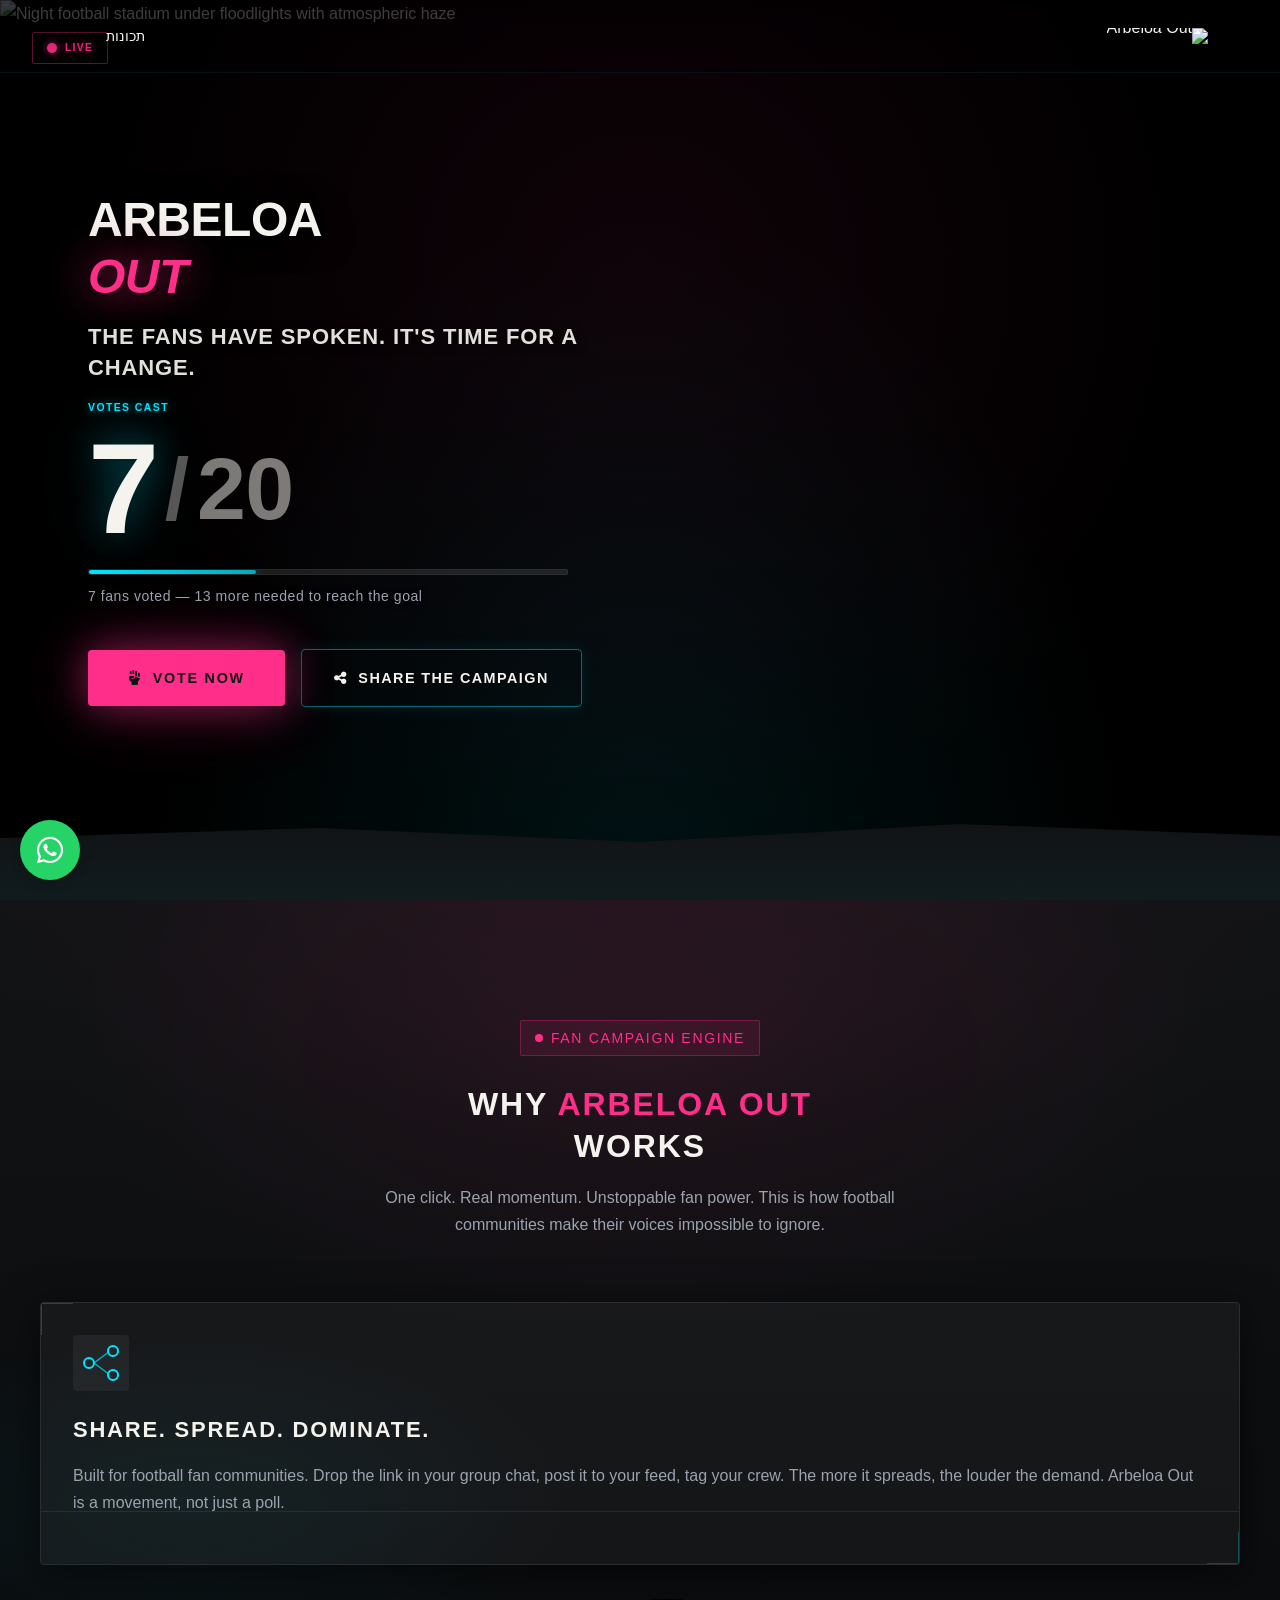
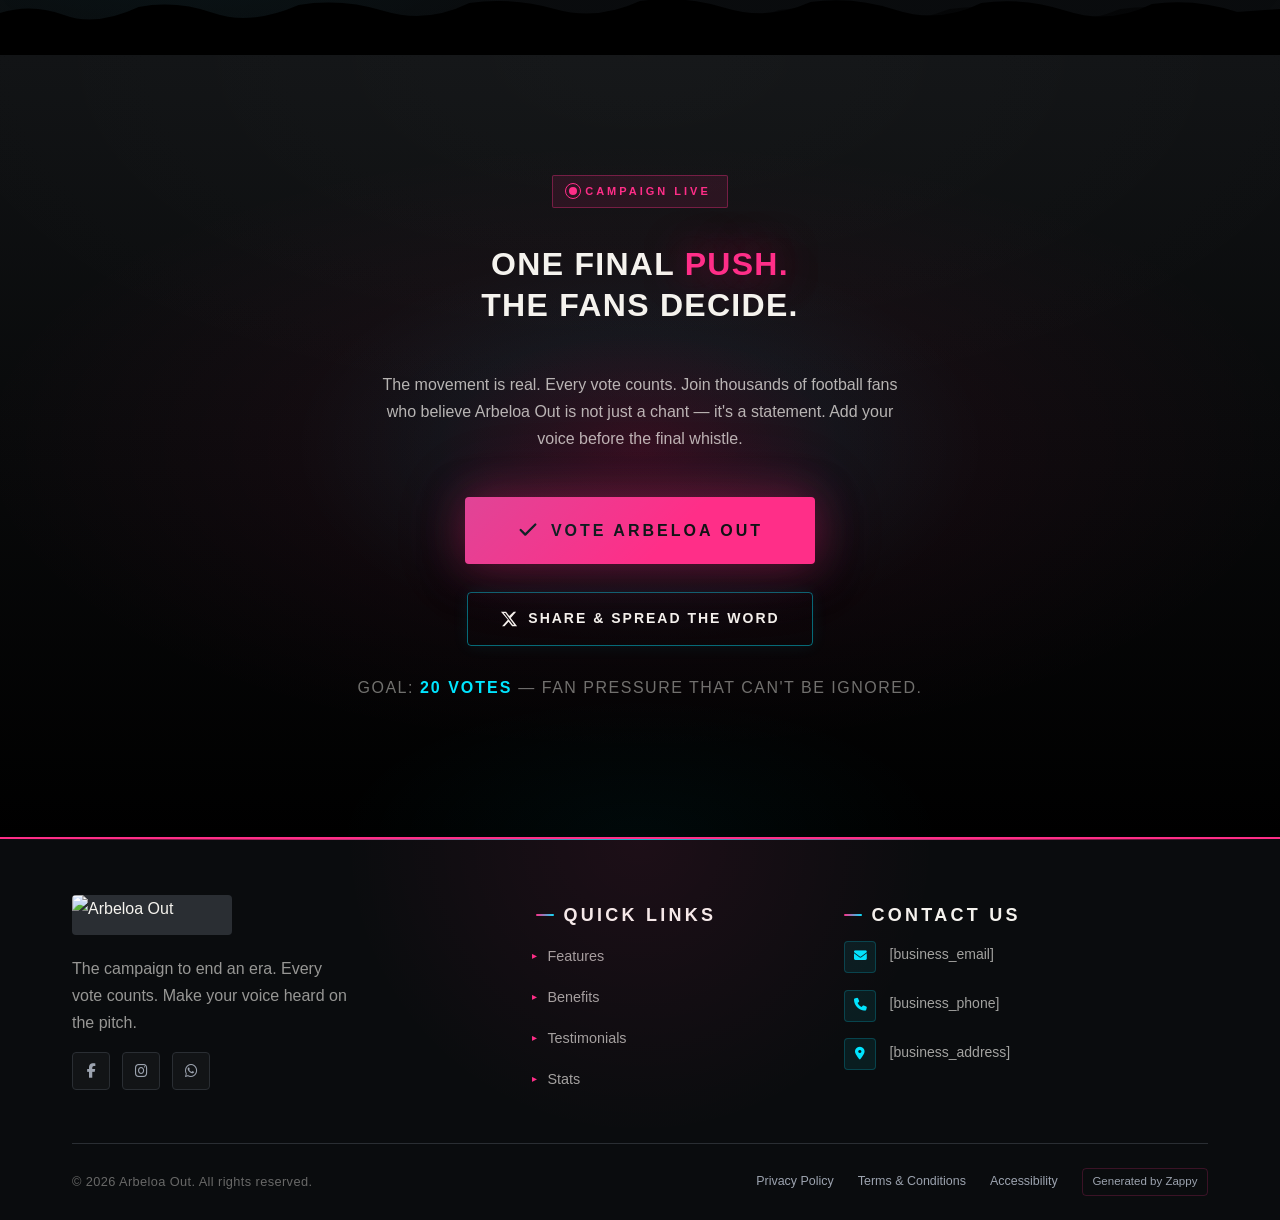
==== commit 790b9217: "Background sync: Progressive GitHub Sync" ====
--- a/index.html
+++ b/index.html
@@ -359,10 +359,10 @@
       </a>
     </div>
 
-    <ul class="nav-menu" id="navMenu"><li><a href="#features">תכונות</a></li><li><a href="#benefits">יתרונות</a></li><li><a href="#testimonials">המלצות</a></li><li><a href="#stats">סטטיסטיקות</a></li></ul>
+    <ul class="nav-menu" id="navMenu"><li><a href="#features">תכונות</a></li></ul>
 
     <div class="nav-cta-container">
-      <a href="#contact" class="nav-cta-btn">Contact</a>
+      
     </div>
   </div>
 </nav>
@@ -859,71 +859,7 @@
     </div>
 
     <!-- Feature Cards Grid -->
-    <div class="hf-grid">
-
-      <!-- Card 1: Fast Vote -->
-      <article class="hf-card">
-        <div class="hf-card-corner hf-corner-tl" aria-hidden="true">
-          <svg data-no-icon-edit="true" aria-hidden="true" width="32" height="32" viewBox="0 0 32 32" fill="none" xmlns="http://www.w3.org/2000/svg">
-            <line x1="0" y1="32" x2="0" y2="0" stroke="rgba(0,229,255,0.35)" stroke-width="1.5"></line>
-            <line x1="0" y1="0" x2="32" y2="0" stroke="rgba(0,229,255,0.35)" stroke-width="1.5"></line>
-          </svg>
-        </div>
-        <div class="hf-card-corner hf-corner-br" aria-hidden="true">
-          <svg data-no-icon-edit="true" aria-hidden="true" width="32" height="32" viewBox="0 0 32 32" fill="none" xmlns="http://www.w3.org/2000/svg">
-            <line x1="32" y1="0" x2="32" y2="32" stroke="rgba(0,229,255,0.35)" stroke-width="1.5"></line>
-            <line x1="32" y1="32" x2="0" y2="32" stroke="rgba(0,229,255,0.35)" stroke-width="1.5"></line>
-          </svg>
-        </div>
-        <div class="hf-card-icon" aria-hidden="true">
-          <svg data-element-type="icon" data-icon-type="svg" width="40" height="40" viewBox="0 0 40 40" fill="none" xmlns="http://www.w3.org/2000/svg">
-            <circle cx="20" cy="20" r="18" stroke="var(--secondary)" stroke-width="2"></circle>
-            <path d="M20 10 L24 18 H30 L25 24 L27 32 L20 28 L13 32 L15 24 L10 18 H16 Z" fill="var(--secondary)" opacity="0.85"></path>
-          </svg>
-        </div>
-        <div class="hf-card-content">
-          <h3 class="hf-card-title">ONE TAP. VOTE CAST.</h3>
-          <p class="hf-card-text">No sign-up. No friction. Hit the button and your voice joins the movement instantly. The Arbeloa Out voting poll is built for fan speed — because momentum waits for no one.</p>
-        </div>
-        <div class="hf-pitch-line hf-pitch-h" aria-hidden="true"></div>
-      </article>
-
-      <!-- Card 2: Real-Time Momentum -->
-      <article class="hf-card hf-card--accent">
-        <div class="hf-card-corner hf-corner-tl" aria-hidden="true">
-          <svg data-no-icon-edit="true" aria-hidden="true" width="32" height="32" viewBox="0 0 32 32" fill="none" xmlns="http://www.w3.org/2000/svg">
-            <line x1="0" y1="32" x2="0" y2="0" stroke="rgba(255,46,136,0.45)" stroke-width="1.5"></line>
-            <line x1="0" y1="0" x2="32" y2="0" stroke="rgba(255,46,136,0.45)" stroke-width="1.5"></line>
-          </svg>
-        </div>
-        <div class="hf-card-corner hf-corner-br" aria-hidden="true">
-          <svg data-no-icon-edit="true" aria-hidden="true" width="32" height="32" viewBox="0 0 32 32" fill="none" xmlns="http://www.w3.org/2000/svg">
-            <line x1="32" y1="0" x2="32" y2="32" stroke="rgba(255,46,136,0.45)" stroke-width="1.5"></line>
-            <line x1="32" y1="32" x2="0" y2="32" stroke="rgba(255,46,136,0.45)" stroke-width="1.5"></line>
-          </svg>
-        </div>
-        <div class="hf-card-icon" aria-hidden="true">
-          <svg data-element-type="icon" data-icon-type="svg" width="40" height="40" viewBox="0 0 40 40" fill="none" xmlns="http://www.w3.org/2000/svg">
-            <rect x="4" y="28" width="6" height="8" fill="var(--secondary)" opacity="0.5"></rect>
-            <rect x="13" y="20" width="6" height="16" fill="var(--secondary)" opacity="0.7"></rect>
-            <rect x="22" y="12" width="6" height="24" fill="var(--secondary)" opacity="0.9"></rect>
-            <rect x="31" y="4" width="6" height="32" fill="var(--secondary)"></rect>
-            <circle cx="34" cy="4" r="3" fill="var(--accent)"></circle>
-          </svg>
-        </div>
-        <div class="hf-card-content">
-          <h3 class="hf-card-title">LIVE COUNTER. REAL PRESSURE.</h3>
-          <p class="hf-card-text">Watch the number climb toward 20. Every vote updates the counter in real time, turning individual clicks into visible, collective force. The goal is in sight — and every fan can see it moving.</p>
-        </div>
-        <div class="hf-card-goal-badge">
-          <span class="hf-goal-num">20</span>
-          <small class="hf-goal-label">VOTE GOAL</small>
-        </div>
-        <div class="hf-pitch-line hf-pitch-v" aria-hidden="true"></div>
-      </article>
-
-      <!-- Card 3: Viral Sharing -->
-      <article class="hf-card">
+    <article class="hf-card">
         <div class="hf-card-corner hf-corner-tl" aria-hidden="true">
           <svg data-no-icon-edit="true" aria-hidden="true" width="32" height="32" viewBox="0 0 32 32" fill="none" xmlns="http://www.w3.org/2000/svg">
             <line x1="0" y1="32" x2="0" y2="0" stroke="rgba(0,229,255,0.35)" stroke-width="1.5"></line>
@@ -951,426 +887,24 @@
         </div>
         <div class="hf-pitch-line hf-pitch-h" aria-hidden="true"></div>
       </article>
-
-    </div>
   </div>
 
   <!-- Bottom Torn-Smoke Divider -->
   <div class="hf-divider-wrapper">
     <svg data-no-icon-edit="true" aria-hidden="true" viewBox="0 0 1200 90" preserveAspectRatio="none" xmlns="http://www.w3.org/2000/svg">
-      <path d="M0,90 L0,48 Q30,38 60,50 T130,42 Q165,35 200,48 T280,40 Q320,33 360,46 T440,38 Q480,32 520,44 T600,36 Q640,30 680,43 T760,37 Q800,31 840,45 T920,38 Q960,32 1000,46 T1080,39 Q1120,33 1160,47 L1200,44 L1200,90 Z" fill="var(--bg-light)"></path>
-      <path d="M0,90 L0,56 Q25,50 55,58 T120,52 Q155,46 190,56 T265,50 Q300,44 340,54 T415,48 Q455,42 495,52 T570,46 Q610,40 650,51 T730,45 Q770,39 810,50 T890,44 Q930,38 970,50 T1050,44 Q1090,38 1130,50 L1200,48 L1200,90 Z" fill="var(--bg-light)" opacity="0.5"></path>
+      <path d="M0,90 L0,48 Q30,38 60,50 T130,42 Q165,35 200,48 T280,40 Q320,33 360,46 T440,38 Q480,32 520,44 T600,36 Q640,30 680,43 T760,37 Q800,31 840,45 T920,38 Q960,32 1000,46 T1080,39 Q1120,33 1160,47 L1200,44 L1200,90 Z" fill="#000000"></path>
+      <path d="M0,90 L0,56 Q25,50 55,58 T120,52 Q155,46 190,56 T265,50 Q300,44 340,54 T415,48 Q455,42 495,52 T570,46 Q610,40 650,51 T730,45 Q770,39 810,50 T890,44 Q930,38 970,50 T1050,44 Q1090,38 1130,50 L1200,48 L1200,90 Z" fill="#000000" opacity="0.5"></path>
     </svg>
   </div>
 </section>
 
-<section id="benefits" class="home-benefits-section" data-layout-spec="Home-benefits">
-  <div class="home-benefits-container">
-
-    <!-- LEFT COLUMN: Benefits Content -->
-    <div class="home-benefits-content">
-      <div class="home-benefits-eyebrow">
-        <span class="home-benefits-live-dot" aria-hidden="true"></span>
-        <span class="home-benefits-eyebrow-text">Why Your Vote Matters</span>
-      </div>
-
-      <h2 class="home-benefits-heading">JOIN NOW.<br><span class="home-benefits-accent">MAKE IT COUNT.</span></h2>
-
-      <div class="home-benefits-list">
-
-        <article class="home-benefit-item">
-          <div class="home-benefit-number" aria-hidden="true">01</div>
-          <div class="home-benefit-body">
-            <h3 class="home-benefit-title">Make Frustration Visible</h3>
-            <p class="home-benefit-desc">Silence is invisible. Your vote turns fan frustration into a number the world can see — a public signal that supporters are done waiting. Every click is a statement.</p>
-          </div>
-        </article>
-
-        <article class="home-benefit-item">
-          <div class="home-benefit-number" aria-hidden="true">02</div>
-          <div class="home-benefit-body">
-            <h3 class="home-benefit-title">Amplify Collective Pressure</h3>
-            <p class="home-benefit-desc">One voice is noise. Twenty voices are a movement. When the counter climbs, it signals unified demand — the kind of collective pressure that gets noticed far beyond the stands.</p>
-          </div>
-        </article>
-
-        <article class="home-benefit-item">
-          <div class="home-benefit-number" aria-hidden="true">03</div>
-          <div class="home-benefit-body">
-            <h3 class="home-benefit-title">Help the Campaign Spread</h3>
-            <p class="home-benefit-desc">Campaigns go viral when they hit milestones. The closer the counter gets to 20, the more shareable it becomes. Your vote could be the one that tips the moment into momentum.</p>
-          </div>
-        </article>
-
-      </div>
-    </div>
-
-    <!-- RIGHT COLUMN: Progress Panel -->
-    <aside class="home-benefits-progress-col">
-      <div class="home-benefits-panel">
-
-        <div class="home-panel-header">
-          <span class="home-panel-label">CAMPAIGN PROGRESS</span>
-          <span class="home-panel-goal">GOAL: <strong>20</strong></span>
-        </div>
-
-        <!-- Progress Track -->
-        <div class="home-progress-track-wrap">
-          <div class="home-progress-track">
-            <div class="home-progress-fill" style="width: 60%"></div>
-
-            <!-- Milestone markers -->
-            <div class="home-milestone" style="left: 25%">
-              <div class="home-milestone-dot"></div>
-              <span class="home-milestone-label">5<br><small>Early<br>Momentum</small></span>
-            </div>
-            <div class="home-milestone" style="left: 50%">
-              <div class="home-milestone-dot home-milestone-dot--mid"></div>
-              <span class="home-milestone-label">10<br><small>Halfway<br>Pressure</small></span>
-            </div>
-            <div class="home-milestone" style="left: 75%">
-              <div class="home-milestone-dot home-milestone-dot--near"></div>
-              <span class="home-milestone-label">15<br><small>Final<br>Push</small></span>
-            </div>
-          </div>
-
-          <!-- Start / End labels -->
-          <div class="home-progress-ends">
-            <span class="home-progress-end-label">0</span>
-            <span class="home-progress-end-label home-progress-end-goal">20 <i class="fa-solid fa-flag-checkered" aria-hidden="true"></i></span>
-          </div>
-        </div>
-
-        <!-- Big Numbers Scoreboard -->
-        <div class="home-scoreboard">
-          <div class="home-scoreboard-item">
-            <span class="home-scoreboard-num home-scoreboard-num--accent">12</span>
-            <span class="home-scoreboard-sub">Votes Cast</span>
-          </div>
-          <div class="home-scoreboard-divider" aria-hidden="true"></div>
-          <div class="home-scoreboard-item">
-            <span class="home-scoreboard-num">20</span>
-            <span class="home-scoreboard-sub">Goal</span>
-          </div>
-          <div class="home-scoreboard-divider" aria-hidden="true"></div>
-          <div class="home-scoreboard-item">
-            <span class="home-scoreboard-num home-scoreboard-num--pink">8</span>
-            <span class="home-scoreboard-sub">Remaining</span>
-          </div>
-        </div>
-
-        <!-- Step indicators -->
-        <div class="home-panel-steps">
-          <div class="home-panel-step home-panel-step--done">
-            <span class="home-step-icon"><i class="fa-solid fa-check" aria-hidden="true"></i></span>
-            <span class="home-step-text">Early Momentum (5 votes)</span>
-          </div>
-          <div class="home-panel-step home-panel-step--done">
-            <span class="home-step-icon"><i class="fa-solid fa-check" aria-hidden="true"></i></span>
-            <span class="home-step-text">Halfway Pressure (10 votes)</span>
-          </div>
-          <div class="home-panel-step home-panel-step--active">
-            <span class="home-step-icon home-step-icon--pulse" aria-hidden="true"></span>
-            <span class="home-step-text">Final Push — <strong>8 votes to go</strong></span>
-          </div>
-          <div class="home-panel-step home-panel-step--pending">
-            <span class="home-step-icon home-step-icon--pending"><i class="fa-solid fa-flag-checkered" aria-hidden="true"></i></span>
-            <span class="home-step-text">Goal Reached (20 votes)</span>
-          </div>
-        </div>
-
-      </div>
-
-      <!-- Fan Energy Strip -->
-      <div class="home-fan-strip">
-        <i class="fa-solid fa-bolt home-fan-bolt" aria-hidden="true"></i>
-        <p class="home-fan-text">Fan energy is at a peak — every vote added now carries double the urgency. Don't let the momentum stall. <strong>Cast yours.</strong></p>
-      </div>
-    </aside>
-
-  </div>
-
-  <!-- Bottom Diagonal Divider -->
-  <div class="home-benefits-divider-wrapper">
-    <svg data-no-icon-edit="true" aria-hidden="true" viewBox="0 0 1200 80" preserveAspectRatio="none" xmlns="http://www.w3.org/2000/svg">
-      <path d="M0,80 L0,30 L1200,0 L1200,80 Z" fill="#111315"></path>
-      <line x1="0" y1="30" x2="1200" y2="0" stroke="var(--accent)" stroke-width="1.5" opacity="0.5"></line>
-    </svg>
-  </div>
-
-</section>
-
-<section id="testimonials" class="home-testimonials-section" data-layout-spec="Home-testimonials">
-  <!-- Glowing specks decoration -->
-  <div class="ht-specks" aria-hidden="true">
-    <span class="ht-speck ht-speck-1"></span>
-    <span class="ht-speck ht-speck-2"></span>
-    <span class="ht-speck ht-speck-3"></span>
-    <span class="ht-speck ht-speck-4"></span>
-    <span class="ht-speck ht-speck-5"></span>
-    <span class="ht-speck ht-speck-6"></span>
-    <span class="ht-speck ht-speck-7"></span>
-  </div>
-
-  <div class="ht-container">
-    <!-- Header -->
-    <div class="ht-header">
-      <p class="ht-eyebrow"><span class="ht-pulse-dot" aria-hidden="true"></span> Fan Voices &amp; Campaign Momentum</p>
-      <h2 class="ht-heading">The Fans Have Spoken</h2>
-      <p class="ht-subheading">Real reactions from supporters who've had enough. The movement is growing — and it's only getting louder.</p>
-    </div>
-
-    <!-- Masonry-style quote grid -->
-    <div class="ht-grid">
-
-      <!-- Card 1 — large, frustration -->
-      <article class="ht-card ht-card-large ht-card-1">
-        <div class="ht-card-glow" aria-hidden="true"></div>
-        <div class="ht-quote-mark" aria-hidden="true">“</div>
-        <blockquote class="ht-quote">
-          <p>Every single match I watch him out there I feel my blood pressure rising. He had his time — that time is over. We need fresh legs, fresh ideas, and someone who actually wants to run. Arbeloa Out is not a chant anymore. It's a demand.</p>
-        </blockquote>
-        <footer class="ht-card-footer">
-          <span class="ht-author">@ultras_voice</span>
-          <span class="ht-label ht-label-frustration">Matchday Mood</span>
-        </footer>
-      </article>
-
-      <!-- Card 2 — large, urgency -->
-      <article class="ht-card ht-card-large ht-card-2">
-        <div class="ht-card-glow ht-card-glow-cyan" aria-hidden="true"></div>
-        <div class="ht-quote-mark" aria-hidden="true">“</div>
-        <blockquote class="ht-quote">
-          <p>We've been patient. We've given him chance after chance. The stats don't lie, the performances don't lie, and the fans in the stands don't lie. This vote is the last warning before we take it to the streets. Twenty votes. That's all it takes.</p>
-        </blockquote>
-        <footer class="ht-card-footer">
-          <span class="ht-author">@stadium_faithful</span>
-          <span class="ht-label ht-label-urgency">Fan Reaction</span>
-        </footer>
-      </article>
-
-      <!-- Card 3 — smaller, pride -->
-      <article class="ht-card ht-card-small ht-card-3">
-        <div class="ht-card-glow ht-card-glow-pink" aria-hidden="true"></div>
-        <div class="ht-quote-mark" aria-hidden="true">“</div>
-        <blockquote class="ht-quote">
-          <p>I'm proud of every fan who signed. We're not here to hate — we're here because we love this club too much to stay silent. Arbeloa Out. For the badge.</p>
-        </blockquote>
-        <footer class="ht-card-footer">
-          <span class="ht-author">@crest_and_heart</span>
-          <span class="ht-label ht-label-pride">Fan Reaction</span>
-        </footer>
-      </article>
-
-      <!-- Card 4 — smaller, unity -->
-      <article class="ht-card ht-card-small ht-card-4">
-        <div class="ht-card-glow" aria-hidden="true"></div>
-        <div class="ht-quote-mark" aria-hidden="true">“</div>
-        <blockquote class="ht-quote">
-          <p>When we act together, they listen. Twenty votes might sound small but it's a signal. A united fanbase is louder than any stadium. Vote now. Tell your mates. Let's finish this.</p>
-        </blockquote>
-        <footer class="ht-card-footer">
-          <span class="ht-author">@together_we_roar</span>
-          <span class="ht-label ht-label-urgency">Matchday Mood</span>
-        </footer>
-      </article>
-
-    </div>
-  </div>
-
-  <!-- Bottom gradient fade divider -->
-  <div class="ht-divider-wrapper" aria-hidden="true">
-    <svg data-no-icon-edit="true" aria-hidden="true" viewBox="0 0 1200 100" preserveAspectRatio="none" xmlns="http://www.w3.org/2000/svg">
-      <defs>
-        <linearGradient id="ht-fade-grad" x1="0" y1="0" x2="0" y2="1">
-          <stop offset="0%" stop-color="#111315" stop-opacity="0"></stop>
-          <stop offset="100%" stop-color="#000000" stop-opacity="1"></stop>
-        </linearGradient>
-      </defs>
-      <rect x="0" y="0" width="1200" height="100" fill="url(#ht-fade-grad)"></rect>
-    </svg>
-  </div>
-
-</section>
-
-<section id="stats" class="home-stats-section" data-layout-spec="Home-stats">
-  <div class="home-stats-container">
-
-    <!-- Section Header -->
-    <div class="home-stats-header">
-      <h2 class="home-stats-title">THE CAMPAIGN IN <span class="home-stats-accent">NUMBERS</span></h2>
-      <p class="home-stats-subtitle">Every vote counts. Every share matters. The momentum is real — and it's growing.</p>
-    </div>
-
-    <!-- 4-Column Stat Grid -->
-    <div class="home-stats-grid">
-
-      <article class="home-stat-card">
-        <div class="home-stat-number home-stat-number--target">20</div>
-        <div class="home-stat-label">VOTE TARGET</div>
-        <p class="home-stat-desc">The goal set to prove fan power can make a difference. We're going all the way.</p>
-        <div class="home-stat-badge">MISSION</div>
-      </article>
-
-      <article class="home-stat-card">
-        <div class="home-stat-number home-stat-number--momentum">12</div>
-        <div class="home-stat-label">VOTES CAST</div>
-        <p class="home-stat-desc">Fans have already spoken loud and clear. The Arbeloa Out voting poll is live and moving fast.</p>
-        <div class="home-stat-badge home-stat-badge--cyan">MOMENTUM</div>
-      </article>
-
-      <article class="home-stat-card">
-        <div class="home-stat-number home-stat-number--urgency">8</div>
-        <div class="home-stat-label">VOTES NEEDED</div>
-        <p class="home-stat-desc">We're closer than ever. Don't let the campaign stall — every single vote pushes us over the line.</p>
-        <div class="home-stat-badge home-stat-badge--pink">URGENT</div>
-      </article>
-
-      <article class="home-stat-card">
-        <div class="home-stat-number home-stat-number--spread">3X</div>
-        <div class="home-stat-label">SHARE FACTOR</div>
-        <p class="home-stat-desc">Each fan who shares brings three more. Spread the word across every platform and watch it explode.</p>
-        <div class="home-stat-badge">VIRAL</div>
-      </article>
-
-    </div>
-
-    <!-- Reinforcement Line -->
-    <p class="home-stats-reinforcement">Every additional supporter pushes the <strong>Arbeloa Out</strong> campaign closer to its stated goal of <span class="home-stats-accent">20 votes</span> — don't sit this one out.</p>
-
-    <!-- Stadium Progress Board -->
-    <div class="home-stats-progress-board">
-      <div class="home-stats-progress-header">
-        <span class="home-stats-progress-label">CAMPAIGN PROGRESS</span>
-        <span class="home-stats-progress-count"><span class="home-stats-accent">12</span> / 20 VOTES</span>
-      </div>
-      <div class="home-stats-progress-track">
-        <div class="home-stats-progress-fill" style="width: 60%">
-          <span class="home-stats-progress-glow"></span>
-        </div>
-        <div class="home-stats-progress-milestone" style="left: 100%">
-          <span class="home-stats-milestone-label">GOAL</span>
-        </div>
-      </div>
-      <div class="home-stats-progress-ticks">
-        <span>0</span><span>5</span><span>10</span><span>15</span><span>20</span>
-      </div>
-    </div>
-
-  </div>
-
-  <!-- Bottom SVG Divider: curved pitch-line sweep to contact section -->
-  <div class="home-stats-divider-wrapper">
-    <svg data-no-icon-edit="true" aria-hidden="true" viewBox="0 0 1200 80" preserveAspectRatio="none" xmlns="http://www.w3.org/2000/svg">
-      <path d="M0,80 L0,52 Q150,20 300,44 Q450,68 600,32 Q750,0 900,38 Q1050,68 1200,44 L1200,80 Z" fill="var(--bg-light)"></path>
-    </svg>
-  </div>
-
-</section>
-
-<section id="contact" class="home-contact-section" data-layout-spec="Home-contact">
-  <div class="home-contact-container">
-    <div class="home-contact-grid">
-
-      <!-- LEFT: Content Column -->
-      <div class="home-contact-content">
-        <span class="home-contact-eyebrow">JOIN THE MOVEMENT</span>
-        <h2 class="home-contact-heading">Fan Groups, Creators &amp; Communities — <span class="home-contact-accent">We Need You</span></h2>
-        <p class="home-contact-intro">The Arbeloa Out campaign is powered by real fans. If you run a supporter group, create football content, or just want to help spread the word — reach out. Together we hit 20 votes and beyond.</p>
-
-        <ul class="home-contact-points">
-          <li class="home-contact-point">
-            <div class="home-contact-point-icon">
-              <svg data-element-type="icon" data-icon-type="svg" width="20" height="20" viewBox="0 0 20 20" fill="none" xmlns="http://www.w3.org/2000/svg" aria-hidden="true">
-                <circle cx="10" cy="10" r="9" stroke="currentColor" stroke-width="1.5"></circle>
-                <path d="M7 10l2 2 4-4" stroke="currentColor" stroke-width="1.5" stroke-linecap="round" stroke-linejoin="round"></path>
-              </svg>
-            </div>
-            <div class="home-contact-point-body">
-              <strong>Fan Group Collaboration</strong>
-              <span>Partner with us to amplify the vote across your community channels and matchday coverage.</span>
-            </div>
-          </li>
-          <li class="home-contact-point">
-            <div class="home-contact-point-icon">
-              <svg data-element-type="icon" data-icon-type="svg" width="20" height="20" viewBox="0 0 20 20" fill="none" xmlns="http://www.w3.org/2000/svg" aria-hidden="true">
-                <rect x="2" y="4" width="16" height="12" rx="2" stroke="currentColor" stroke-width="1.5"></rect>
-                <path d="M2 8h16" stroke="currentColor" stroke-width="1.5"></path>
-                <path d="M6 12h4" stroke="currentColor" stroke-width="1.5" stroke-linecap="round"></path>
-              </svg>
-            </div>
-            <div class="home-contact-point-body">
-              <strong>Press &amp; Media Mentions</strong>
-              <span>Journalists and football bloggers — we welcome coverage of the campaign and its growing vote count.</span>
-            </div>
-          </li>
-          <li class="home-contact-point">
-            <div class="home-contact-point-icon">
-              <svg data-element-type="icon" data-icon-type="svg" width="20" height="20" viewBox="0 0 20 20" fill="none" xmlns="http://www.w3.org/2000/svg" aria-hidden="true">
-                <path d="M10 2L12.5 7.5H18L13.5 11L15.5 17L10 13.5L4.5 17L6.5 11L2 7.5H7.5L10 2Z" stroke="currentColor" stroke-width="1.5" stroke-linejoin="round"></path>
-              </svg>
-            </div>
-            <div class="home-contact-point-body">
-              <strong>Supporter Outreach</strong>
-              <span>Every share, every mention, every repost moves the needle. Get in touch and become an official campaign supporter.</span>
-            </div>
-          </li>
-        </ul>
-
-        <div class="home-contact-info-strip">
-          <a href="mailto:[business_email]" class="home-contact-info-item">
-            <i class="fa fa-envelope" aria-hidden="true"></i>
-            <span>[business_email]</span>
-          </a>
-          <a href="https://wa.me/[whatsapp_handle]" target="_blank" class="home-contact-info-item">
-            <i class="fa fa-whatsapp" aria-hidden="true"></i>
-            <span>[whatsapp_handle]</span>
-          </a>
-        </div>
-      </div>
-
-      <!-- RIGHT: Form Column -->
-      <div class="home-contact-form-panel">
-        <div class="home-contact-form-header">
-          <h3 class="home-contact-form-title">GET IN TOUCH</h3>
-          <p class="home-contact-form-sub">Send us a message and we'll get back to you within 24 hours.</p>
-        </div>
-        <form class="contact-form home-contact-form" action="#" method="POST" novalidate="">
-          <div class="home-contact-field">
-            <label for="contact-name" class="home-contact-label">Full Name</label>
-            <input type="text" id="contact-name" name="name" class="home-contact-input" placeholder="Your name" required="">
-          </div>
-          <div class="home-contact-field">
-            <label for="contact-email" class="home-contact-label">Email Address</label>
-            <input type="email" id="contact-email" name="email" class="home-contact-input" placeholder="your@email.com" required="">
-          </div>
-          <div class="home-contact-field">
-            <label for="contact-phone" class="home-contact-label">Phone <span class="home-contact-optional">(optional)</span></label>
-            <input type="tel" id="contact-phone" name="phone" class="home-contact-input" placeholder="+1 000 000 0000">
-          </div>
-          <div class="home-contact-field">
-            <label for="contact-message" class="home-contact-label">Message</label>
-            <textarea id="contact-message" name="message" class="home-contact-input home-contact-textarea" placeholder="Tell us about your fan group, platform, or how you want to help..." rows="5" required=""></textarea>
-          </div>
-          <div class="privacy-consent">
-            <label class="privacy-consent-label">
-              <input type="checkbox" name="privacy_consent" class="privacy-consent-checkbox" required="">
-              <span>I have read and agree to the <a href="/terms" target="_blank">Terms &amp; Conditions</a> and <a href="/privacy" target="_blank">Privacy Policy</a></span>
-            </label>
-          </div>
-          <button type="submit" class="home-contact-submit">
-            <span>SUPPORT THE CAMPAIGN</span>
-            <i class="fa fa-arrow-right" aria-hidden="true"></i>
-          </button>
-        </form>
-      </div>
-
-    </div>
-  </div>
-
-  <!-- Bottom glow divider -->
-  <div class="home-contact-glow-divider" aria-hidden="true"></div>
-</section>
+
+
+
+
+
+
+
 
 <section id="cta" class="home-cta-section" data-layout-spec="Home-cta">
   <!-- Floodlight texture overlay -->
--- a/styles.css
+++ b/styles.css
@@ -6112,468 +6112,6 @@
 /* ========== END ORPHANED_ZOOM_IMG_FIX ========== */
 
 
-/* ========== GRID RESPONSIVE FIX (zappy-grid-mobile-fix) ========== */
-/* Ensures grids with explicit columns use CSS variable and are responsive on mobile */
-
-/* DESKTOP: Explicit column grids use CSS variable for grid-template-columns */
-/* The deployment process ensures --zappy-grid-cols is always set in inline styles */
-[data-zappy-explicit-columns="true"] {
-  display: grid !important;
-  grid-template-columns: var(--zappy-grid-cols, repeat(2, minmax(0, 1fr))) !important;
-}
-/* Carousel mode overrides grid display to allow flex-based track layout */
-.zappy-carousel-mode,
-[data-zappy-display-mode="carousel"] {
-  display: block !important;
-}
-
-/* ZOOM WRAPPER: Ensure overflow:hidden and position:relative for crop zoom effect */
-/* The wrapper clips the oversized image to create the zoom/crop effect */
-/* position:relative is needed so absolutely positioned images stay within the wrapper */
-[data-zappy-zoom-wrapper="true"] {
-  overflow: hidden !important;
-  position: relative !important;
-}
-
-/* Prevent inserted elements from exceeding their container width.
-   max-width uses no !important so inline styles can set a specific constraint. */
-.zappy-inserted-element {
-  max-width: 100%;
-  box-sizing: border-box !important;
-}
-
-@media (max-width: 768px) {
-  /* Auto-grid (AI-generated) grids - force single column on mobile */
-  .zappy-preserve-css-grid[data-zappy-auto-grid="true"],
-  [data-zappy-auto-grid="true"] {
-    grid-template-columns: 1fr !important;
-    gap: 1.5rem !important;
-  }
-  
-  /* Grid children: override min-width:auto so children with fixed-width
-     content (e.g. zoom wrappers with width:448px!important) can shrink
-     to fit the 1fr column instead of overflowing the grid container. */
-  .zappy-preserve-css-grid[data-zappy-auto-grid="true"] > *,
-  [data-zappy-auto-grid="true"] > *,
-  [data-zappy-explicit-columns="true"] > * {
-    min-width: 0 !important;
-    max-width: 100% !important;
-  }
-  
-  /* Featured grids - force single column on mobile */
-  .featured-grid {
-    grid-template-columns: 1fr !important;
-  }
-  
-  /* Neutralize centering transforms on mobile */
-  [data-zappy-center-transform] {
-    transform: none !important;
-  }
-  
-  /* Media-only grid items - constrain height on mobile */
-  .zappy-preserve-css-grid[data-zappy-auto-grid="true"] > .zappy-grid-item-media-only,
-  [data-zappy-auto-grid="true"] > .zappy-grid-item-media-only {
-    height: auto !important;
-    max-height: 300px !important;
-  }
-  
-  .zappy-preserve-css-grid[data-zappy-auto-grid="true"] > .zappy-grid-item-media-only img,
-  [data-zappy-auto-grid="true"] > .zappy-grid-item-media-only img {
-    height: auto !important;
-    max-height: 300px !important;
-  }
-  
-  /* Full-width mode zoom wrappers - ensure image is visible (not collapsed) */
-  [data-zappy-zoom-wrapper-width-mode="full"] img {
-    position: relative !important;
-    width: 100% !important;
-    height: auto !important;
-    max-width: 100% !important;
-    max-height: 300px !important;
-    left: auto !important;
-    top: auto !important;
-    object-fit: cover !important;
-  }
-  
-  /* MOBILE: Explicit column grids - force single column on mobile */
-  [data-zappy-explicit-columns="true"] {
-    grid-template-columns: 1fr !important;
-  }
-  
-  /* Inline grid with fixed pixel columns - make responsive */
-  .zappy-inline-grid-active.zappy-preserve-css-grid {
-    grid-template-columns: 1fr !important;
-  }
-  
-  /* AI-generated section grids with common naming patterns */
-  /* These often have fixed pixel column widths that don't adapt to mobile */
-  [class*="-grid"]:not([data-zappy-auto-grid]):not(.zappy-preserve-css-grid):not([data-zappy-explicit-columns="true"]) {
-    grid-template-columns: 1fr !important;
-  }
-  
-  /* Reset any column/row spanning items on mobile - they cause overflow */
-  /* Gallery grids often have -large items that span multiple columns */
-  [class*="-grid"] > [class*="-large"],
-  [class*="-grid"] > [class*="-item-large"],
-  [class*="-grid"] > [style*="grid-column: span"],
-  [class*="-grid"] > [style*="grid-row: span"] {
-    grid-column: span 1 !important;
-    grid-row: span 1 !important;
-  }
-  
-  /* Common AI-generated visual/frame containers that may overflow */
-  [class*="-visual"],
-  [class*="-frame"] {
-    width: 100% !important;
-    max-width: 100% !important;
-    min-width: 0 !important;
-  }
-  
-  /* CRITICAL: Constrain zoom wrappers on mobile without breaking saved crop geometry */
-  [data-zappy-zoom-wrapper="true"] {
-    width: 100% !important;
-    max-width: 100% !important;
-    min-width: 0 !important;
-    overflow: hidden !important;
-    position: relative !important;
-  }
-
-  /* The zoom wrapper's image is position:absolute (so it contributes 0 to the
-     wrapper's intrinsic content width). Inserted-element parents that carry a
-     desktop pixel height (e.g. height:234px) collapse to 0px wide on mobile
-     because nothing in the subtree pushes back on the cross-axis. Force them
-     to fill the parent container so the wrapper's aspect-ratio chain resolves. */
-  .zappy-inserted-element:has(> [data-zappy-zoom-wrapper="true"]) {
-    width: 100% !important;
-    max-width: 100% !important;
-    height: auto !important;
-    min-height: 0 !important;
-  }
-
-  /* Reset zoom wrapper images on mobile to responsive display.
-     Images with explicit mobile crop overrides are excluded - the JS runtime
-     applies their crop/zoom after page load. */
-  [data-zappy-zoom-wrapper="true"]:not([data-zappy-zoom-wrapper-width-mode="full"]) img:not([data-zappy-mobile-object-position]):not([data-zappy-mobile-zoom]) {
-    position: relative !important;
-    width: 100% !important;
-    height: auto !important;
-    max-height: 300px !important;
-    max-width: 100% !important;
-    object-fit: cover !important;
-    top: auto !important;
-    left: auto !important;
-    right: auto !important;
-    bottom: auto !important;
-  }
-  
-  /* Carousel: ensure block display on mobile */
-  .zappy-carousel-mode,
-  [data-zappy-display-mode="carousel"] {
-    display: block !important;
-  }
-  /* JS-initialized carousel: constrain wrapper on mobile */
-  .zappy-carousel-js-init .zappy-carousel-container-wrapper {
-    max-width: calc(100% - 20px) !important;
-  }
-  .zappy-carousel-js-init .zappy-carousel-item {
-    min-width: 0 !important;
-    max-width: 100% !important;
-  }
-  /* CSS-only fallback: if JS didn't initialize, stack items vertically */
-  .zappy-carousel-mode:not(.zappy-carousel-js-init) .zappy-carousel-container-wrapper {
-    width: 100% !important;
-    max-width: 100% !important;
-    overflow: visible !important;
-  }
-  .zappy-carousel-mode:not(.zappy-carousel-js-init) .zappy-carousel-track {
-    flex-direction: column !important;
-    transform: none !important;
-    gap: 1.5rem !important;
-  }
-  .zappy-carousel-mode:not(.zappy-carousel-js-init) .zappy-carousel-item {
-    width: 100% !important;
-    min-width: 0 !important;
-    max-width: 100% !important;
-    flex: 0 0 auto !important;
-  }
-  .zappy-carousel-mode:not(.zappy-carousel-js-init) > :not(style):not(script):not(.zappy-carousel-btn):not(.zappy-carousel-dots):not(.zappy-carousel-container-wrapper) {
-    width: 100% !important;
-    min-width: 0 !important;
-    max-width: 100% !important;
-    flex: none !important;
-  }
-  .zappy-carousel-mode:not(.zappy-carousel-js-init) .zappy-carousel-btn,
-  .zappy-carousel-mode:not(.zappy-carousel-js-init) .zappy-carousel-dots {
-    display: none !important;
-  }
-  /* Carousel items: fix zoom wrapper padding creating excess spacing */
-  .zappy-carousel-item [data-zappy-zoom-wrapper="true"],
-  .zappy-carousel-mode > div [data-zappy-zoom-wrapper="true"] {
-    padding-bottom: 0 !important;
-    min-height: 0 !important;
-    height: auto !important;
-  }
-  /* Carousel buttons: position inside the card area on mobile */
-  .zappy-carousel-js-init > .zappy-carousel-btn {
-    left: 4px !important;
-    right: auto !important;
-    width: 36px !important;
-    height: 36px !important;
-    font-size: 16px !important;
-    background: rgba(255,255,255,0.9) !important;
-  }
-  .zappy-carousel-js-init > .zappy-carousel-btn.zappy-carousel-right {
-    left: auto !important;
-    right: 4px !important;
-  }
-  
-  /* ========== MAIN PADDING FIX ========== */
-  /* Fix double-padding from old V2 mobile CSS that applied padding to both main and sections */
-  /* Exclude ecommerce-page which needs its own horizontal padding for proper mobile layout */
-  main:not(.ecommerce-page) {
-    padding-left: 0 !important;
-    padding-right: 0 !important;
-  }
-  
-  /* Hero sections need flex-column on mobile for proper stacking */
-  section[class*="hero"],
-  .home-Hero-section {
-    flex-direction: column !important;
-  }
-  
-  /* Hero sections need extra padding-top to clear the sticky navbar */
-  /* The navbar is ~70px tall, so hero needs at least 100px padding-top */
-  /* IMPORTANT: Use section tag to avoid matching child elements like buttons that contain "-hero-section" in their BEM class */
-  section[class*="-hero-section"]:first-of-type,
-  main > section:first-child {
-    padding-top: 100px !important;
-  }
-  
-  /* ========== HERO CONTAINER FULL-WIDTH (FULLSCREEN HEROES ONLY) ========== */
-  /* Only strip container padding/width for heroes with actual background images.
-     Text-only and side-by-side hero sections on inner pages need normal padding. */
-  .hero-container,
-  /* V2 generation-time fullscreen heroes */
-  section[data-hero-type="fullscreen-scrim"] > .container,
-  section[data-hero-type="fullscreen-card"] > .container,
-  /* Editor-applied background images on hero sections */
-  section[class*="hero"][data-zappy-bg-type="image"] > .container,
-  section[class*="hero"][data-zappy-bg-type="video"] > .container,
-  /* V1 fallback: hero sections with known bg structures */
-  section[class*="hero"]:has(.hero-bg-container) > .container,
-  section[class*="hero"]:has([data-hero-bg]) > .container {
-    width: 100% !important;
-    max-width: 100% !important;
-  }
-  
-  /* ========== HERO WIDTH FIX ========== */
-  /* Remove nested horizontal padding for fullscreen-type heroes only */
-  .home-Hero-section .hero-container,
-  .home-Hero-section .hero-content,
-  .home-Hero-section .hero-metrics,
-  .home-Hero-section .hero-image-column,
-  .home-Hero-section .hero-image-frame,
-  .home-Hero-section .container,
-  .home-Hero-section .wrapper,
-  /* V2 fullscreen heroes */
-  section[data-hero-type="fullscreen-scrim"] .hero-container,
-  section[data-hero-type="fullscreen-scrim"] .hero-content,
-  section[data-hero-type="fullscreen-scrim"] .container,
-  section[data-hero-type="fullscreen-card"] .hero-container,
-  section[data-hero-type="fullscreen-card"] .hero-content,
-  section[data-hero-type="fullscreen-card"] .container,
-  /* Editor-applied background images on hero sections */
-  section[class*="hero"][data-zappy-bg-type="image"] .hero-container,
-  section[class*="hero"][data-zappy-bg-type="image"] .hero-content,
-  section[class*="hero"][data-zappy-bg-type="image"] .container,
-  section[class*="hero"][data-zappy-bg-type="video"] .hero-container,
-  section[class*="hero"][data-zappy-bg-type="video"] .hero-content,
-  section[class*="hero"][data-zappy-bg-type="video"] .container,
-  /* V1 fallback: hero sections with known bg structures */
-  section[class*="hero"]:has(.hero-bg-container) .hero-container,
-  section[class*="hero"]:has(.hero-bg-container) .hero-content,
-  section[class*="hero"]:has(.hero-bg-container) .container,
-  section[class*="hero"]:has([data-hero-bg]) .hero-container,
-  section[class*="hero"]:has([data-hero-bg]) .hero-content,
-  section[class*="hero"]:has([data-hero-bg]) .container {
-    padding-left: 0 !important;
-    padding-right: 0 !important;
-    padding-inline-start: 0 !important;
-    padding-inline-end: 0 !important;
-  }
-  
-  /* ========== HERO VERTICAL SPACING FIX ========== */
-  .home-Hero-section .hero-content,
-  .home-Hero-section .hero-container,
-  .home-Hero-section .hero-image-column {
-    padding-top: 8px !important;
-    padding-bottom: 8px !important;
-  }
-  
-  .hero-cta-row {
-    padding: 8px 0 !important;
-    margin: 8px 0 12px !important;
-  }
-  
-  .hero-content {
-    gap: 12px !important;
-  }
-  
-  .hero-metrics {
-    gap: 10px !important;
-  }
-  
-  .metric-card {
-    padding: 12px !important;
-  }
-  
-  .hero-container {
-    gap: 16px !important;
-  }
-
-  /* ========== GRID OVERFLOW FIX ========== */
-  /* CSS Grid items default to min-width:auto, preventing them from shrinking
-     below their content's intrinsic size. Fixed-width zoom wrappers or large
-     images inside grid items can force the column wider than the viewport. */
-  .hero-container > * {
-    min-width: 0 !important;
-    overflow: hidden !important;
-  }
-
-  /* Zappy-inserted image elements with fixed-width zoom wrappers must
-     respect the parent container width on mobile */
-  .zappy-inserted-element,
-  [data-zappy-zoom-wrapper] {
-    max-width: 100% !important;
-  }
-
-  /* ========== FULLSCREEN HERO OVERFLOW FIX ========== */
-
-  section[data-hero-type*="fullscreen"] {
-    height: auto !important;
-    min-height: 100svh !important;
-    padding: 0 0 90px 0 !important;
-  }
-  section[data-hero-type*="fullscreen"] > [class*="-container"]:not([class*="bg"]):not([class*="scrim"]):not([class*="divider"]),
-  section[data-hero-type*="fullscreen"] > .container {
-    padding-bottom: 100px !important;
-    min-height: auto !important;
-  }
-}
-
-/* ========== HERO SECTION WIDTH CONSTRAINT (ALL VIEWPORTS) ========== */
-/* Prevent hero sections from exceeding viewport width.                */
-/* Root cause: AI-generated CSS may use width:100vw or add horizontal  */
-/* padding to the section, causing it to overflow the viewport.        */
-/* NOTE: Do NOT add overflow:hidden here — it clips SVG bottom dividers */
-/* that need overflow:visible to extend into the next section.          */
-section[class*="hero" i],
-section[class*="Hero"],
-section[data-hero-type] {
-  max-width: 100% !important;
-  box-sizing: border-box !important;
-}
-
-/* ========== SVG DIVIDER OVERLAY FIX ========== */
-/* Many AI sections place .section-divider absolutely at the bottom of a section,
-   which can overlap/cut off the last row of content. The safest CSS-only fix
-   is to prevent overlay by forcing the divider into normal flow. */
-.section-divider {
-  position: relative !important;
-  bottom: auto !important;
-  top: auto !important;
-  left: auto !important;
-  right: auto !important;
-  z-index: auto !important;
-  margin-top: 16px !important;
-}
-
-.section-divider svg {
-  display: block !important;
-  width: 100% !important;
-  height: auto !important;
-}
-
-/* Exclude small icon SVGs from full-width sizing - these are decorative icons, not wave dividers */
-.section-divider svg.divider-icon,
-.section-divider svg[width="32"],
-.section-divider svg[width="24"],
-.section-divider svg[width="48"],
-.section-divider svg[viewBox="0 0 32 32"],
-.section-divider svg[viewBox="0 0 24 24"],
-.section-divider svg[viewBox="0 0 48 48"] {
-  width: auto !important;
-  height: auto !important;
-  max-width: 64px !important;
-  max-height: 64px !important;
-}
-
-/* ========== END SVG DIVIDER OVERLAY FIX ========== */
-
-/* ========== HORIZONTAL-PAIR GRID MEDIA FIX ========== */
-/* Ensures media in horizontal-pair grids fills columns correctly */
-
-/* Image/video media cells: stretch to fill the grid cell */
-.zappy-horizontal-grid[data-zappy-grid-kind="horizontal-pair"] [data-zappy-media-cell="true"]:not([data-element-type="icon"]) {
-  position: relative !important;
-  display: flex !important;
-  flex-direction: column !important;
-  align-items: stretch !important;
-  justify-content: stretch !important;
-  min-height: 0 !important;
-}
-
-/* Icon media cells: use flex for centering but allow alignment to be controlled by the editor */
-.zappy-horizontal-grid[data-zappy-grid-kind="horizontal-pair"] [data-zappy-media-cell="true"][data-element-type="icon"] {
-  position: relative !important;
-  display: flex !important;
-  min-height: 0 !important;
-}
-
-/* Images/videos: preserve aspect ratio while filling column width */
-.zappy-horizontal-grid[data-zappy-grid-kind="horizontal-pair"] [data-zappy-media-cell="true"] > img,
-.zappy-horizontal-grid[data-zappy-grid-kind="horizontal-pair"] [data-zappy-media-cell="true"] > video {
-  width: 100% !important;
-  max-width: 100% !important;
-  height: auto !important;
-  max-height: none !important;
-  flex: 0 0 auto !important;
-  min-height: 0 !important;
-  display: block !important;
-  object-fit: contain !important;
-  object-position: center !important;
-}
-
-/* Icons/SVG: respect their explicit pixel size from the editor */
-/* Do NOT force width/height: 100% - icons should use their inline size */
-.zappy-horizontal-grid[data-zappy-grid-kind="horizontal-pair"] [data-zappy-media-cell="true"] > svg,
-.zappy-horizontal-grid[data-zappy-grid-kind="horizontal-pair"] [data-zappy-media-cell="true"] > .iconify,
-.zappy-horizontal-grid[data-zappy-grid-kind="horizontal-pair"] [data-zappy-media-cell="true"] > .iconify svg {
-  flex: 0 0 auto !important;
-  min-height: 0 !important;
-  display: inline-block !important;
-}
-
-/* Non-media grid items (buttons, text, etc.) should NOT stretch */
-.zappy-horizontal-grid[data-zappy-grid-kind="horizontal-pair"] > .zappy-inserted-element:not([data-zappy-media-cell]) {
-  align-self: start !important;
-  height: auto !important;
-  width: auto !important;
-  max-width: 100% !important;
-}
-
-/* Buttons inside non-media grid items should NOT stretch horizontally */
-.zappy-horizontal-grid[data-zappy-grid-kind="horizontal-pair"] > .zappy-inserted-element:not([data-zappy-media-cell]) .btn,
-.zappy-horizontal-grid[data-zappy-grid-kind="horizontal-pair"] > .zappy-inserted-element:not([data-zappy-media-cell]) [data-element-type="button"] {
-  width: auto !important;
-  flex: 0 0 auto !important;
-}
-
-/* ========== END HORIZONTAL-PAIR GRID MEDIA FIX ========== */
-
-/* ========== END GRID RESPONSIVE FIX ========== */
-
-
 /* ZAPPY_NAVBAR_CTA_ALIGNMENT_FIX */
 .nav-cta-container .zappy-search-container,
 .zappy-search-container { align-self: center; }
